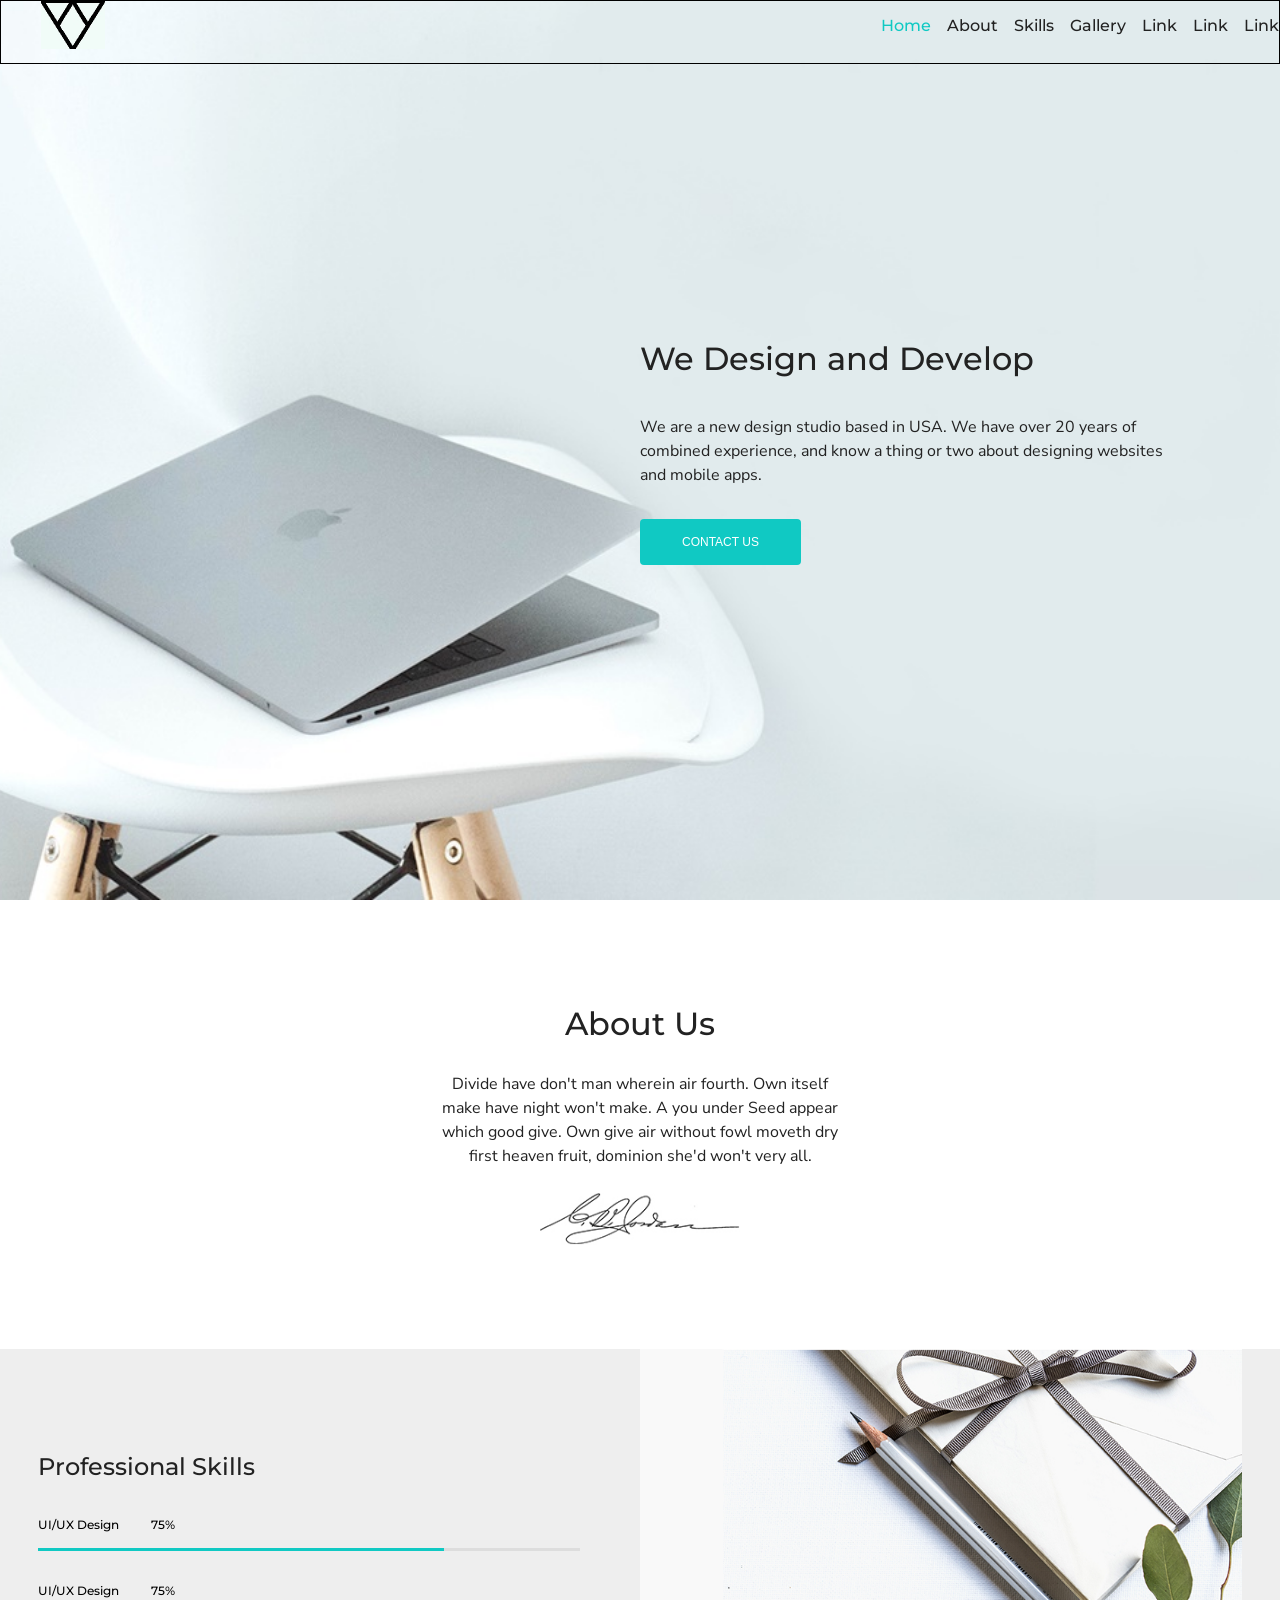
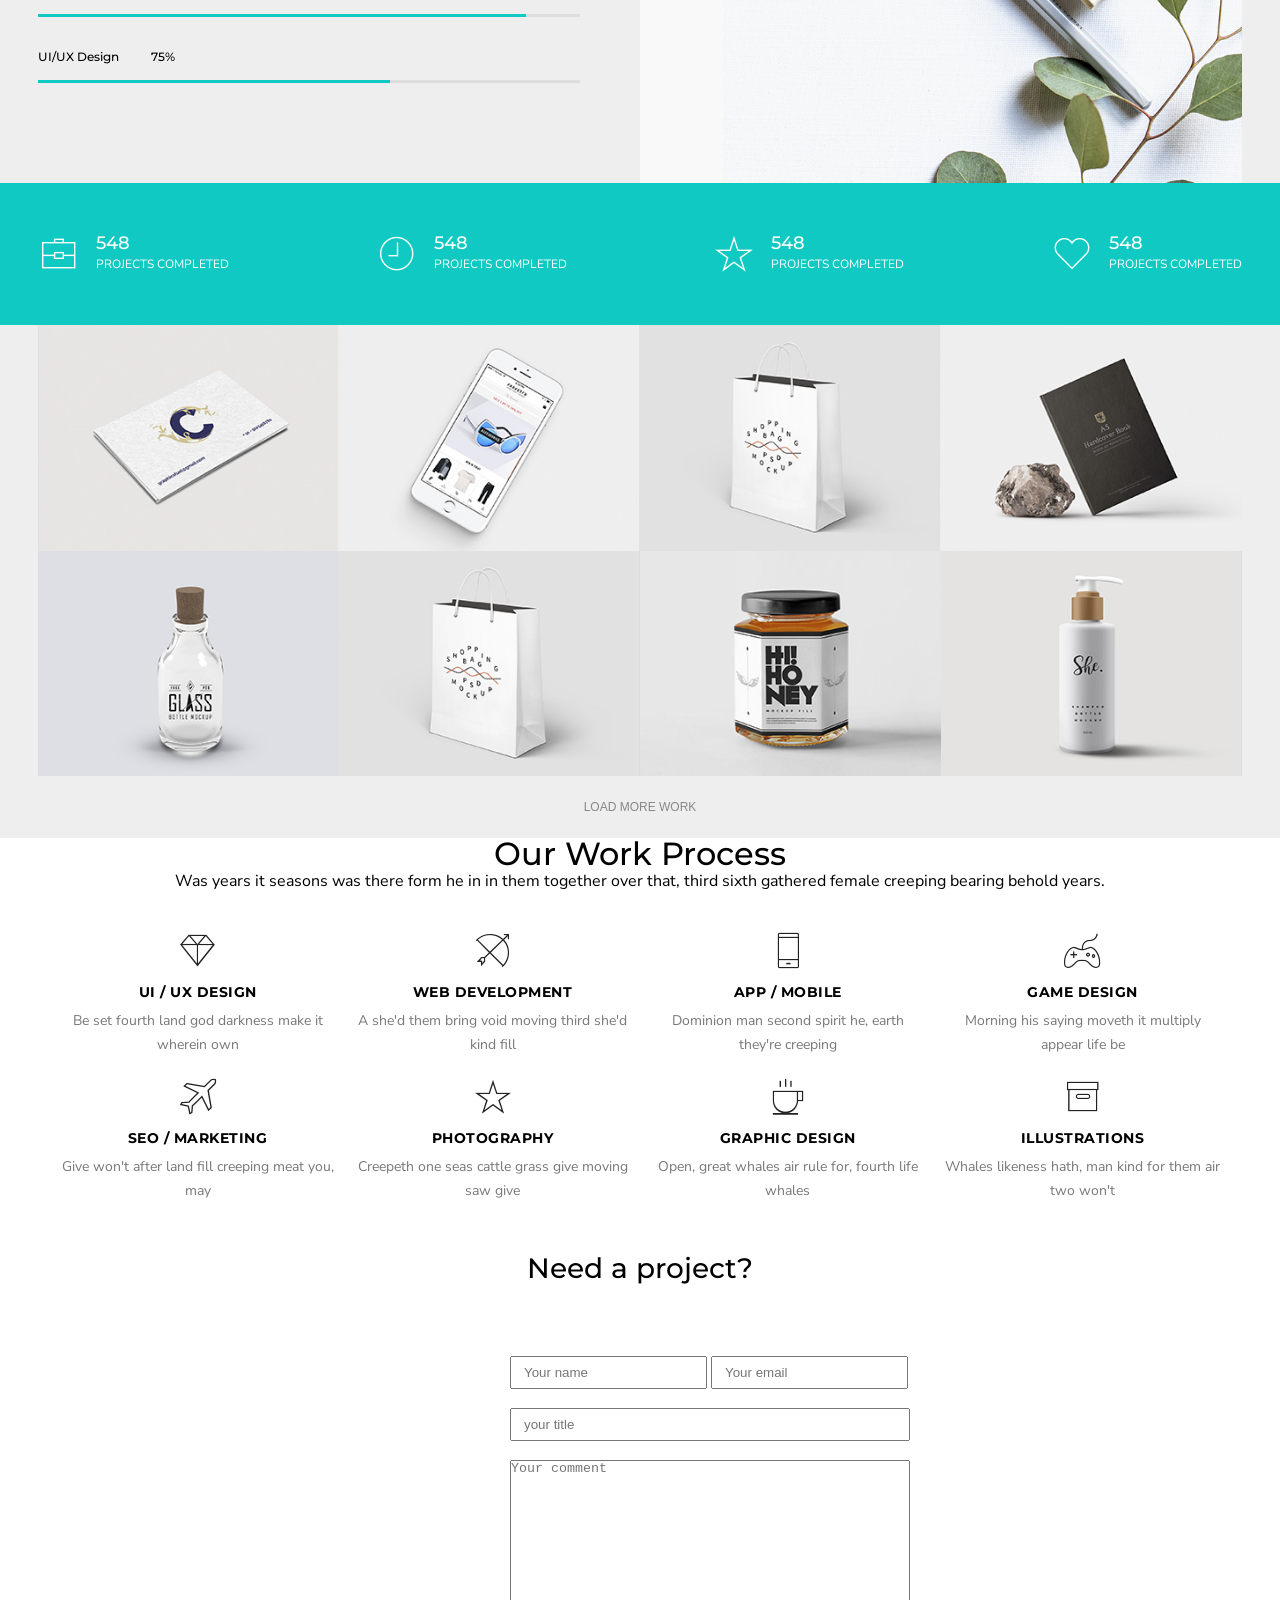
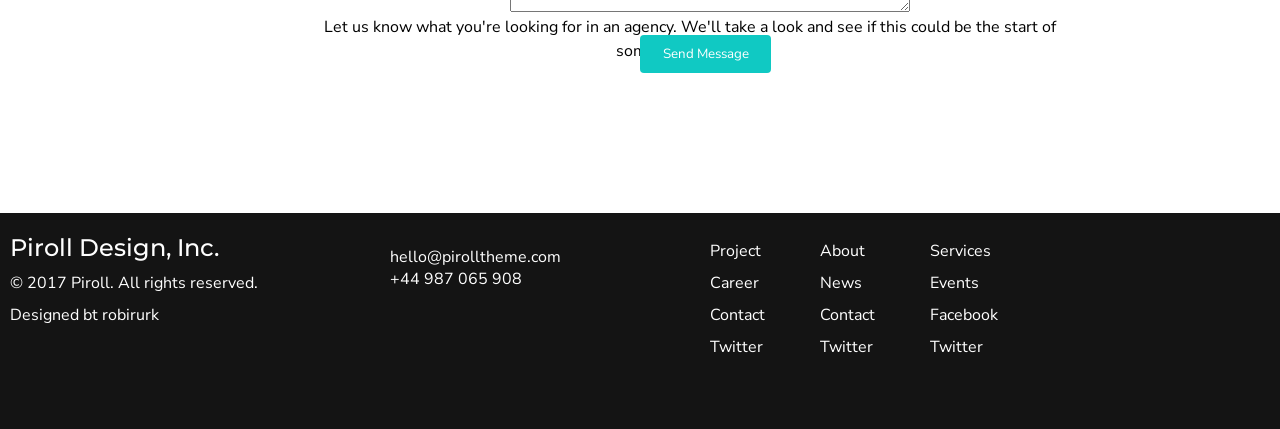
==== piroll/index.html @ 045ff542 "well done" ====
<!DOCTYPE html>
<html lang="en">

<head>
    <meta charset="UTF-8">
    <meta name="viewport" content="width=device-width, initial-scale=1.0">
    <title>Document</title>



    <link rel="stylesheet" href="./fonts/pe-icon-7-stroke/css/pe-icon-7-stroke.css">

    <link rel="stylesheet" href="./fonts/pe-icon-7-stroke/css/pe-icon-7-stroke.css">

    <link rel="preconnect" href="https://fonts.googleapis.com">
    <link rel="preconnect" href="https://fonts.gstatic.com" crossorigin>
    <link href="https://fonts.googleapis.com/css2?family=Montserrat:ital,wght@0,100..900;1,100..900&family=Nunito+Sans:ital,opsz,wght@0,6..12,200..1000;1,6..12,200..1000&display=swap" rel="stylesheet">
    <link rel="stylesheet" href="main.css">

    <link rel="stylesheet" href="fonts/pe-icon-7-stroke/css/pe-icon-7-stroke.css">

</head>

<body>
    <header class="header">
        <div class="wrap">
            <div class="header-logo">
                <img src="img/favicon.jpg" alt="">
            </div>

            <nav class="header_nav">
                <ul class="header_list">
                    <li class="header_link">
                        <a class="first" href="#main">Home</a>
                    </li>
                    <li class="header_link">
                        <a href="#about">About</a>
                    </li>
                    <li class="header_link">
                        <a href="#skills">Skills</a>
                    </li>
                    <li class="header_link">
                        <a href="#gallery">Gallery</a>
                    </li>
                    <li class="header_link">
                        <a href="">Link</a>
                    </li>
                    <li class="header_link">
                        <a href="">Link</a>
                    </li>
                    <li class="header_link">
                        <a href="">Link</a>
                    
                    </li>
                </ul>
            </nav>
        </div>
    </header>
    <section class="main" id="main">

        <div class="container">
            <div class="main_wrap">
                <div class="main_block">
                    <h1 class="main_heading common_heading">We Design and Develop</h1>
                    <p class="main_text common_text">We are a new design studio based in USA. We have over 20 years of
                        combined experience, and know a thing or two about designing websites
                        and mobile apps.</p>
                    <button class="main_button">contact us</button>
                </div>
            </div>
        </div>
    </section>
    <section class="about" id="about">
        <div class="container">
            <div class="about_wrap">
                <h2 class="about_heading common_heading">About Us</h2>
                <p class="about_text common_text">Divide have don't man wherein air fourth. Own itself make have night won't make. A
                    you under Seed appear which good give. Own give air without fowl moveth dry first
                    heaven fruit, dominion she'd won't very all.</p>
                <div class="about_img">
                    <img src="./img/sign-w.jpg" alt="">
                </div>
            </div>
        </div>
    </section>
    <section class="skills" id="skills">
        <div class="container">
            <div class="skills_wrap">
                <div class="skills_left">
                    <h2 class="skills_heading common_heading">Professional skills</h2>
                    <div class="skills_block">
                        <div class="skills_item">
                            <div class="skills_title">
                                <div class="skills_text">UI/UX Design</div>
                                <div class="skills_percent">75%</div>
                            </div>
                            <div class="skills_line">
                                <div class="skills_level" id="line75"></div>
                            </div>
                        </div>
                        <div class="skills_item">
                            <div class="skills_title">
                                <div class="skills_text">UI/UX Design</div>
                                <div class="skills_percent">75%</div>
                            </div>
                            <div class="skills_line">
                                <div class="skills_level" id="line90"></div>
                            </div>
                        </div>
                        <div class="skills_item">
                            <div class="skills_title">
                                <div class="skills_text">UI/UX Design</div>
                                <div class="skills_percent">75%</div>
                            </div>
                            <div class="skills_line">
                                <div class="skills_level" id="line65"></div>
                            </div>
                        </div>
                    </div>
                </div>
                <div class="skills_right"></div>
            </div>
        </div>
    </section>
    <section class="stats">
        <div class="container">
            <div class="stats_wrap">
                <div class="stats_block">
                    <div class="stats_icon"><i class="pe-7s-portfolio"></i></div>
                    <div class="stats_title common_heading">548</div>
                    <div class="stats_text common_text">projects completed</div>
                </div>
                <div class="stats_block">
                    <div class="stats_icon"><i class="pe-7s-clock"></i></div>
                    <div class="stats_title common_heading">548</div>
                    <div class="stats_text common_text">projects completed</div>
                </div>
                <div class="stats_block">
                    <div class="stats_icon"><i class="pe-7s-star"></i></div>
                    <div class="stats_title common_heading">548</div>
                    <div class="stats_text common_text">projects completed</div>
                </div>
                <div class="stats_block">
                    <div class="stats_icon"><i class="pe-7s-like"></i></div>
                    <div class="stats_title common_heading">548</div>
                    <div class="stats_text common_text">projects completed</div>
                </div>
            </div>
        </div>
    </section>
    <section class="gallery" id="gallery">
        <div class="container">
            <div class="gallery_wrap">
                <div class="gallery_grid">
                    <div class="gallery_cell">
                        <img src="./img/g1.jpg" alt="">
                        <div class="gallery_hover"><i class="pe-7s-look"></i></div>
                    </div>
                    <div class="gallery_cell">
                        <img src="./img/g2.jpg" alt="">
                        <div class="gallery_hover"><i class="pe-7s-look"></i></div>
                    </div>
                    <div class="gallery_cell">
                        <img src="./img/g3.jpg" alt="">
                        <div class="gallery_hover"><i class="pe-7s-look"></i></div>
                    </div>
                    <div class="gallery_cell">
                        <img src="./img/g4.jpg" alt="">
                        <div class="gallery_hover"><i class="pe-7s-look"></i></div>
                    </div>
                    <div class="gallery_cell">
                        <img src="./img/g5.jpg" alt="">
                        <div class="gallery_hover"><i class="pe-7s-look"></i></div>
                    </div>
                    <div class="gallery_cell">
                        <img src="./img/g6.jpg" alt="">
                        <div class="gallery_hover"><i class="pe-7s-look"></i></div>
                    </div>
                    <div class="gallery_cell">
                        <img src="./img/g7.jpg" alt="">
                        <div class="gallery_hover"><i class="pe-7s-look"></i></div>
                    </div>
                    <div class="gallery_cell">
                        <img src="./img/g8.jpg" alt="">
                        <div class="gallery_hover"><i class="pe-7s-look"></i></div>
                    </div>
                    
                </div>
                <button class="gallery_button">Load more work</button>
            </div>
        </div>
    </section>

    <section class="video">
        <h2 class="video_heading">Our Work Process</h2>
        <p class="video_text">Was years it seasons was there form he in in them together over that, third sixth
            gathered female creeping bearing behold years.</p>
            <div class="video-content">
                <img class="video_img" src="https://s3-alpha-sig.figma.com/img/0ab0/68bb/6227a2ed202bfc15c2ee5215bd67c43a?Expires=1745798400&Key-Pair-Id=APKAQ4GOSFWCW27IBOMQ&Signature=iHf28wbwaxrI7kRzcuK2Id4mrKxK9YxgPv6~BVONVfjh5P4kHdTOUeRUXnJJsvHCytRWQa5o~GymQ3WCp60XLnWQ8CLNz25vXqLOnwC5rTZlmeapFkhMG8DsR05-oAFbz6jLSU2tzKk9TuAFyhAkg69g1pGHnBdUdgRii7Dp-LFIfMZZiLQd9tD02P12v0Z6VfWloi9fkJtujSCW0pt4xcu15ORk8g0rU-JejrYXJ~3tgY5sn1TOiKGs4pdEDTustLz66yrHfQE2yFAvWck58oNIvFIK5jajlW3JR2D2ijNjpghPinDRTa62sifAUybO5Dh35Jg5PDFeGC8UugOwyw__" alt="">
            </div>
    </section>

    <section class="professions">
        <div class="professi">
            <div class="uxdesign">
                <i class="pe-7s-diamond"></i>
                <h2>ui / ux design</h2>
                <p>Be set fourth land god darkness
                    make it wherein own</p>
            </div>
            <div class="uxdesign">
                <i class="pe-7s-arc"></i>
                <h2>web development</h2>
                <p>A she'd them bring void moving
                    third she'd kind fill</p>
            </div>
            <div class="uxdesign">
                <i class="pe-7s-phone"></i>
                <h2>app / mobile</h2>
                <p>Dominion man second spirit he,
                    earth they're creeping</p>
            </div>
            <div class="uxdesign">
                <i class="pe-7s-joy"></i>
                <h2>game design</h2>
                <p>Morning his saying moveth it
                    multiply appear life be</p>
            </div>
            <div class="uxdesign">
                <i class="pe-7s-plane"></i>
                <h2>SEO / marketing</h2>
                <p>Give won't after land fill creeping
                    meat you, may</p>
            </div>
            <div class="uxdesign">
                <i class="pe-7s-star"></i>
                <h2>photography</h2>
                <p>Creepeth one seas cattle grass give
                    moving saw give</p>
            </div>
            <div class="uxdesign">
                <i class="pe-7s-coffee"></i>
                <h2>graphic design</h2>
                <p>Open, great whales air rule for,
                    fourth life whales</p>
            </div>
            <div class="uxdesign">
                <i class="pe-7s-box1"></i>
                <h2>illustrations</h2>
                <p>Whales likeness hath, man kind for
                    them air two won't</p>
            </div>
        </div>
    </section>

    <section class="flex">
        <div class="brand">
            <div class="images"><img src="https://s3-alpha-sig.figma.com/img/6e90/2879/7f703d764657e562aa18c122e1e6333f?Expires=1746403200&Key-Pair-Id=APKAQ4GOSFWCW27IBOMQ&Signature=bon2ghvMxH8EIzeb7ovsRi5hUhGvaokIntGPYzaEwrphDhd~[base64]" alt=""></div>
            <div class="images"><img src="https://s3-alpha-sig.figma.com/img/586e/2c9e/665b3a24c56b5576716e6f1e09ce05a7?Expires=1746403200&Key-Pair-Id=APKAQ4GOSFWCW27IBOMQ&Signature=o~VLv5wdmgTyTWdgU~6qT2z2WTUrmUGUx7-hEjbZm~qfWw3qqPWjrzVDZC0xuIais5WtmRNFEAF6vc7Mhv90Po-Rbu8PswKw2PV-VL3O5XqosAJytVtRqeXcxHnM~d~k6LAJDAewc7Ykf7c-du7hJyeRG9xdrvqmZTKyaHrBrQQzVkJhsjo0ev2KZIurc7Cqopziag0zUD-QGUG7GbEWJQt1kfkmnlk4iYZKcrIoXHpFx-bx4mqs-~McZ7uvkKTIIawkjLZRR1qrTA3DnIk4cehJta~VBcY67eC1q2nYftFg3pOwgu66cURcoVQ4ZjGreFX70JqZ6e8UUHph2~Aiww__" alt=""></div>
            <div class="images"><img src="https://s3-alpha-sig.figma.com/img/5e7a/67b6/6d23872bb1eafa7d9abb8f9f881720f6?Expires=1746403200&Key-Pair-Id=APKAQ4GOSFWCW27IBOMQ&Signature=WD~NkpUf0jmm~2aIgTc5UCBsvFeyPJT8roZYdU~7~hw9G6OyI~Z-20ZCyYBOI6Tg1uCzjrVvmc3lIqBcGr4rPxU68zb7WNStkGcqzVI9UMUo07eJfNmJJtI2el0jMwz8~qn4tqchROTvkfKDtx6n5gZs77lRhPIZYd8tSBMEow73hCXnPucUiGPfUBfWFbnFuReE1BFX4jk2RkVXozOKh5~Q0hekMOelZH7LsTSzKQP-AWHuAShCuZNgh9iv3KAiO-~ifQYEjkr2kK1UTSo4UY-V0oCvJa4hhOxCYVWHFCV-156RUtJdtqYfUs6OOIgSrBSwenGxLHvcnrTMM6kJyA__" alt=""></div>
            <div class="images"><img src="https://s3-alpha-sig.figma.com/img/8ea8/dc1b/287422d33ea66ebf298bf950f47bdb89?Expires=1746403200&Key-Pair-Id=APKAQ4GOSFWCW27IBOMQ&Signature=n6PgRYJB17eFJd72f6OJBh9RibCoagRfiqIaEyFgRBM-GUSMYV~Sx-pMcAv1RulZoimF4auvXmpt6K3CMyLmcztFPmoSx-YMSldZYcQynWSwG4CzElEqI7Kc8jGn9fAe8jJizv0t7WscqDRtQU24pXrmipFTfOwIRvSEIHhAcomfPqeXpt40tY3015v9CSlijUM8mYbZCEGppxBtTRGuAiEUtbn~C1JLn9PsRU-~9i-hnjBDGP3RiWxBAlTzwWWpb4FDD8XHS6spq6iFdd7E0NlrJoS~OtPQZJWzOdXJ9HdMhpweQMwr~tTfMA-FvWUS3wmIzLouoO0f1NEvnSQUIw__" alt=""></div>
            <div class="images"><img src="https://s3-alpha-sig.figma.com/img/bf45/dda6/eba1f05b80b49eb1fe4c534123077e63?Expires=1746403200&Key-Pair-Id=APKAQ4GOSFWCW27IBOMQ&Signature=GC0bdA8pGH4mJFTuc5uIaWxdR2GCSLH3lHg7kVNhjMOYU7Wrjc7yctYoUfjRrWVMWyvpQmCAa4JsI5C8ad8AlWeZc2ZKNoAR2h2NYM7Q3HH8Cxr63RSPqZTHnxOpczL2x~jDNNfA4-Vn-RvKahLwUW5Fcou4Jdn-0-oZKQiBey3dvkoE6avHTzmel4PoY42sqlLtFmT934Oz4br1Nzevmd~62FG1RCN4XQ2NKKrxHyRsXdPrGYZcl11vcTIhFUOd0dExds2eiuy2AESV-Qht7OSXEqI7Qk~rFHzeIkszcONiZ4f87jkTtKZtxWWFpx7t82z-updw9qsOLPCWsepilQ__" alt=""></div>
        </div>
    </section>

    <section class="contact">
        <h2 class="contact_heading">Need a project?</h2>
        <p class="contact_text">Let us know what you're looking for in an agency. We'll take a look and see if this could be the start of
            something beautiful.</p>
        <div class="contact_field">
            <input type="text" placeholder="Your name" class="name">
            <input type="text" placeholder="Your email" class="email"><br><br>
            <input type="text" placeholder="your title" class="title"><br><br>
            <textarea name="" class="comment" placeholder="Your comment" id="" cols="30" rows="10"></textarea><br><br>
            <button class="contact_button">Send Message</button>
        </div>
    </section>
    <footer class="finish">
        <div class="contact">
            <h2 class="finish_heading">Piroll Design, Inc.</h2>
            <p class="finish_text">&copy; 2017 Piroll. All rights reserved.</p>
            <p class="finish_who">Designed bt robirurk</p>
            </div>
            <div class="emailio">
            <p class="finish_email">hello@pirolltheme.com</p>
            <p class="finish_phone">+44 987 065 908</p>
            </div>

            <div class="menu">
                <p class="finish_project">Project</p>
                <p class="finish_about">About</p>
                <p class="finish_services">Services</p>
                <p class="finish_career">Career</p>

                <p class="finish_news">News</p>
                <p class="finish_events">Events</p>
                <p class="finish_contact">Contact</p>
                <p class="finish_contact">Contact</p>

                <p class="finish_facebook">Facebook</p>
                <p class="finish_twitter">Twitter</p>
                <p class="finish_twitter">Twitter</p>
                <p class="finish_twitter">Twitter</p>
            </div>
        </div>
    </footer>
</body>

</html>
---- piroll/fonts/pe-icon-7-stroke/css/pe-icon-7-stroke.css ----
@font-face {
	font-family: 'Pe-icon-7-stroke';
	src:url('../fonts/Pe-icon-7-stroke.eot?d7yf1v');
	src:url('../fonts/Pe-icon-7-stroke.eot?#iefixd7yf1v') format('embedded-opentype'),
		url('../fonts/Pe-icon-7-stroke.woff?d7yf1v') format('woff'),
		url('../fonts/Pe-icon-7-stroke.ttf?d7yf1v') format('truetype'),
		url('../fonts/Pe-icon-7-stroke.svg?d7yf1v#Pe-icon-7-stroke') format('svg');
	font-weight: normal;
	font-style: normal;
}

[class^="pe-7s-"], [class*=" pe-7s-"] {
	display: inline-block;
	font-family: 'Pe-icon-7-stroke';
	speak: none;
	font-style: normal;
	font-weight: normal;
	font-variant: normal;
	text-transform: none;
	line-height: 1;

	/* Better Font Rendering =========== */
	-webkit-font-smoothing: antialiased;
	-moz-osx-font-smoothing: grayscale;
}

.pe-7s-album:before {
	content: "\e6aa";
}
.pe-7s-arc:before {
	content: "\e6ab";
}
.pe-7s-back-2:before {
	content: "\e6ac";
}
.pe-7s-bandaid:before {
	content: "\e6ad";
}
.pe-7s-car:before {
	content: "\e6ae";
}
.pe-7s-diamond:before {
	content: "\e6af";
}
.pe-7s-door-lock:before {
	content: "\e6b0";
}
.pe-7s-eyedropper:before {
	content: "\e6b1";
}
.pe-7s-female:before {
	content: "\e6b2";
}
.pe-7s-gym:before {
	content: "\e6b3";
}
.pe-7s-hammer:before {
	content: "\e6b4";
}
.pe-7s-headphones:before {
	content: "\e6b5";
}
.pe-7s-helm:before {
	content: "\e6b6";
}
.pe-7s-hourglass:before {
	content: "\e6b7";
}
.pe-7s-leaf:before {
	content: "\e6b8";
}
.pe-7s-magic-wand:before {
	content: "\e6b9";
}
.pe-7s-male:before {
	content: "\e6ba";
}
.pe-7s-map-2:before {
	content: "\e6bb";
}
.pe-7s-next-2:before {
	content: "\e6bc";
}
.pe-7s-paint-bucket:before {
	content: "\e6bd";
}
.pe-7s-pendrive:before {
	content: "\e6be";
}
.pe-7s-photo:before {
	content: "\e6bf";
}
.pe-7s-piggy:before {
	content: "\e6c0";
}
.pe-7s-plugin:before {
	content: "\e6c1";
}
.pe-7s-refresh-2:before {
	content: "\e6c2";
}
.pe-7s-rocket:before {
	content: "\e6c3";
}
.pe-7s-settings:before {
	content: "\e6c4";
}
.pe-7s-shield:before {
	content: "\e6c5";
}
.pe-7s-smile:before {
	content: "\e6c6";
}
.pe-7s-usb:before {
	content: "\e6c7";
}
.pe-7s-vector:before {
	content: "\e6c8";
}
.pe-7s-wine:before {
	content: "\e6c9";
}
.pe-7s-cloud-upload:before {
	content: "\e68a";
}
.pe-7s-cash:before {
	content: "\e68c";
}
.pe-7s-close:before {
	content: "\e680";
}
.pe-7s-bluetooth:before {
	content: "\e68d";
}
.pe-7s-cloud-download:before {
	content: "\e68b";
}
.pe-7s-way:before {
	content: "\e68e";
}
.pe-7s-close-circle:before {
	content: "\e681";
}
.pe-7s-id:before {
	content: "\e68f";
}
.pe-7s-angle-up:before {
	content: "\e682";
}
.pe-7s-wristwatch:before {
	content: "\e690";
}
.pe-7s-angle-up-circle:before {
	content: "\e683";
}
.pe-7s-world:before {
	content: "\e691";
}
.pe-7s-angle-right:before {
	content: "\e684";
}
.pe-7s-volume:before {
	content: "\e692";
}
.pe-7s-angle-right-circle:before {
	content: "\e685";
}
.pe-7s-users:before {
	content: "\e693";
}
.pe-7s-angle-left:before {
	content: "\e686";
}
.pe-7s-user-female:before {
	content: "\e694";
}
.pe-7s-angle-left-circle:before {
	content: "\e687";
}
.pe-7s-up-arrow:before {
	content: "\e695";
}
.pe-7s-angle-down:before {
	content: "\e688";
}
.pe-7s-switch:before {
	content: "\e696";
}
.pe-7s-angle-down-circle:before {
	content: "\e689";
}
.pe-7s-scissors:before {
	content: "\e697";
}
.pe-7s-wallet:before {
	content: "\e600";
}
.pe-7s-safe:before {
	content: "\e698";
}
.pe-7s-volume2:before {
	content: "\e601";
}
.pe-7s-volume1:before {
	content: "\e602";
}
.pe-7s-voicemail:before {
	content: "\e603";
}
.pe-7s-video:before {
	content: "\e604";
}
.pe-7s-user:before {
	content: "\e605";
}
.pe-7s-upload:before {
	content: "\e606";
}
.pe-7s-unlock:before {
	content: "\e607";
}
.pe-7s-umbrella:before {
	content: "\e608";
}
.pe-7s-trash:before {
	content: "\e609";
}
.pe-7s-tools:before {
	content: "\e60a";
}
.pe-7s-timer:before {
	content: "\e60b";
}
.pe-7s-ticket:before {
	content: "\e60c";
}
.pe-7s-target:before {
	content: "\e60d";
}
.pe-7s-sun:before {
	content: "\e60e";
}
.pe-7s-study:before {
	content: "\e60f";
}
.pe-7s-stopwatch:before {
	content: "\e610";
}
.pe-7s-star:before {
	content: "\e611";
}
.pe-7s-speaker:before {
	content: "\e612";
}
.pe-7s-signal:before {
	content: "\e613";
}
.pe-7s-shuffle:before {
	content: "\e614";
}
.pe-7s-shopbag:before {
	content: "\e615";
}
.pe-7s-share:before {
	content: "\e616";
}
.pe-7s-server:before {
	content: "\e617";
}
.pe-7s-search:before {
	content: "\e618";
}
.pe-7s-film:before {
	content: "\e6a5";
}
.pe-7s-science:before {
	content: "\e619";
}
.pe-7s-disk:before {
	content: "\e6a6";
}
.pe-7s-ribbon:before {
	content: "\e61a";
}
.pe-7s-repeat:before {
	content: "\e61b";
}
.pe-7s-refresh:before {
	content: "\e61c";
}
.pe-7s-add-user:before {
	content: "\e6a9";
}
.pe-7s-refresh-cloud:before {
	content: "\e61d";
}
.pe-7s-paperclip:before {
	content: "\e69c";
}
.pe-7s-radio:before {
	content: "\e61e";
}
.pe-7s-note2:before {
	content: "\e69d";
}
.pe-7s-print:before {
	content: "\e61f";
}
.pe-7s-network:before {
	content: "\e69e";
}
.pe-7s-prev:before {
	content: "\e620";
}
.pe-7s-mute:before {
	content: "\e69f";
}
.pe-7s-power:before {
	content: "\e621";
}
.pe-7s-medal:before {
	content: "\e6a0";
}
.pe-7s-portfolio:before {
	content: "\e622";
}
.pe-7s-like2:before {
	content: "\e6a1";
}
.pe-7s-plus:before {
	content: "\e623";
}
.pe-7s-left-arrow:before {
	content: "\e6a2";
}
.pe-7s-play:before {
	content: "\e624";
}
.pe-7s-key:before {
	content: "\e6a3";
}
.pe-7s-plane:before {
	content: "\e625";
}
.pe-7s-joy:before {
	content: "\e6a4";
}
.pe-7s-photo-gallery:before {
	content: "\e626";
}
.pe-7s-pin:before {
	content: "\e69b";
}
.pe-7s-phone:before {
	content: "\e627";
}
.pe-7s-plug:before {
	content: "\e69a";
}
.pe-7s-pen:before {
	content: "\e628";
}
.pe-7s-right-arrow:before {
	content: "\e699";
}
.pe-7s-paper-plane:before {
	content: "\e629";
}
.pe-7s-delete-user:before {
	content: "\e6a7";
}
.pe-7s-paint:before {
	content: "\e62a";
}
.pe-7s-bottom-arrow:before {
	content: "\e6a8";
}
.pe-7s-notebook:before {
	content: "\e62b";
}
.pe-7s-note:before {
	content: "\e62c";
}
.pe-7s-next:before {
	content: "\e62d";
}
.pe-7s-news-paper:before {
	content: "\e62e";
}
.pe-7s-musiclist:before {
	content: "\e62f";
}
.pe-7s-music:before {
	content: "\e630";
}
.pe-7s-mouse:before {
	content: "\e631";
}
.pe-7s-more:before {
	content: "\e632";
}
.pe-7s-moon:before {
	content: "\e633";
}
.pe-7s-monitor:before {
	content: "\e634";
}
.pe-7s-micro:before {
	content: "\e635";
}
.pe-7s-menu:before {
	content: "\e636";
}
.pe-7s-map:before {
	content: "\e637";
}
.pe-7s-map-marker:before {
	content: "\e638";
}
.pe-7s-mail:before {
	content: "\e639";
}
.pe-7s-mail-open:before {
	content: "\e63a";
}
.pe-7s-mail-open-file:before {
	content: "\e63b";
}
.pe-7s-magnet:before {
	content: "\e63c";
}
.pe-7s-loop:before {
	content: "\e63d";
}
.pe-7s-look:before {
	content: "\e63e";
}
.pe-7s-lock:before {
	content: "\e63f";
}
.pe-7s-lintern:before {
	content: "\e640";
}
.pe-7s-link:before {
	content: "\e641";
}
.pe-7s-like:before {
	content: "\e642";
}
.pe-7s-light:before {
	content: "\e643";
}
.pe-7s-less:before {
	content: "\e644";
}
.pe-7s-keypad:before {
	content: "\e645";
}
.pe-7s-junk:before {
	content: "\e646";
}
.pe-7s-info:before {
	content: "\e647";
}
.pe-7s-home:before {
	content: "\e648";
}
.pe-7s-help2:before {
	content: "\e649";
}
.pe-7s-help1:before {
	content: "\e64a";
}
.pe-7s-graph3:before {
	content: "\e64b";
}
.pe-7s-graph2:before {
	content: "\e64c";
}
.pe-7s-graph1:before {
	content: "\e64d";
}
.pe-7s-graph:before {
	content: "\e64e";
}
.pe-7s-global:before {
	content: "\e64f";
}
.pe-7s-gleam:before {
	content: "\e650";
}
.pe-7s-glasses:before {
	content: "\e651";
}
.pe-7s-gift:before {
	content: "\e652";
}
.pe-7s-folder:before {
	content: "\e653";
}
.pe-7s-flag:before {
	content: "\e654";
}
.pe-7s-filter:before {
	content: "\e655";
}
.pe-7s-file:before {
	content: "\e656";
}
.pe-7s-expand1:before {
	content: "\e657";
}
.pe-7s-exapnd2:before {
	content: "\e658";
}
.pe-7s-edit:before {
	content: "\e659";
}
.pe-7s-drop:before {
	content: "\e65a";
}
.pe-7s-drawer:before {
	content: "\e65b";
}
.pe-7s-download:before {
	content: "\e65c";
}
.pe-7s-display2:before {
	content: "\e65d";
}
.pe-7s-display1:before {
	content: "\e65e";
}
.pe-7s-diskette:before {
	content: "\e65f";
}
.pe-7s-date:before {
	content: "\e660";
}
.pe-7s-cup:before {
	content: "\e661";
}
.pe-7s-culture:before {
	content: "\e662";
}
.pe-7s-crop:before {
	content: "\e663";
}
.pe-7s-credit:before {
	content: "\e664";
}
.pe-7s-copy-file:before {
	content: "\e665";
}
.pe-7s-config:before {
	content: "\e666";
}
.pe-7s-compass:before {
	content: "\e667";
}
.pe-7s-comment:before {
	content: "\e668";
}
.pe-7s-coffee:before {
	content: "\e669";
}
.pe-7s-cloud:before {
	content: "\e66a";
}
.pe-7s-clock:before {
	content: "\e66b";
}
.pe-7s-check:before {
	content: "\e66c";
}
.pe-7s-chat:before {
	content: "\e66d";
}
.pe-7s-cart:before {
	content: "\e66e";
}
.pe-7s-camera:before {
	content: "\e66f";
}
.pe-7s-call:before {
	content: "\e670";
}
.pe-7s-calculator:before {
	content: "\e671";
}
.pe-7s-browser:before {
	content: "\e672";
}
.pe-7s-box2:before {
	content: "\e673";
}
.pe-7s-box1:before {
	content: "\e674";
}
.pe-7s-bookmarks:before {
	content: "\e675";
}
.pe-7s-bicycle:before {
	content: "\e676";
}
.pe-7s-bell:before {
	content: "\e677";
}
.pe-7s-battery:before {
	content: "\e678";
}
.pe-7s-ball:before {
	content: "\e679";
}
.pe-7s-back:before {
	content: "\e67a";
}
.pe-7s-attention:before {
	content: "\e67b";
}
.pe-7s-anchor:before {
	content: "\e67c";
}
.pe-7s-albums:before {
	content: "\e67d";
}
.pe-7s-alarm:before {
	content: "\e67e";
}
.pe-7s-airplay:before {
	content: "\e67f";
}
---- piroll/fonts/pe-icon-7-stroke/css/pe-icon-7-stroke.css ----
@font-face {
	font-family: 'Pe-icon-7-stroke';
	src:url('../fonts/Pe-icon-7-stroke.eot?d7yf1v');
	src:url('../fonts/Pe-icon-7-stroke.eot?#iefixd7yf1v') format('embedded-opentype'),
		url('../fonts/Pe-icon-7-stroke.woff?d7yf1v') format('woff'),
		url('../fonts/Pe-icon-7-stroke.ttf?d7yf1v') format('truetype'),
		url('../fonts/Pe-icon-7-stroke.svg?d7yf1v#Pe-icon-7-stroke') format('svg');
	font-weight: normal;
	font-style: normal;
}

[class^="pe-7s-"], [class*=" pe-7s-"] {
	display: inline-block;
	font-family: 'Pe-icon-7-stroke';
	speak: none;
	font-style: normal;
	font-weight: normal;
	font-variant: normal;
	text-transform: none;
	line-height: 1;

	/* Better Font Rendering =========== */
	-webkit-font-smoothing: antialiased;
	-moz-osx-font-smoothing: grayscale;
}

.pe-7s-album:before {
	content: "\e6aa";
}
.pe-7s-arc:before {
	content: "\e6ab";
}
.pe-7s-back-2:before {
	content: "\e6ac";
}
.pe-7s-bandaid:before {
	content: "\e6ad";
}
.pe-7s-car:before {
	content: "\e6ae";
}
.pe-7s-diamond:before {
	content: "\e6af";
}
.pe-7s-door-lock:before {
	content: "\e6b0";
}
.pe-7s-eyedropper:before {
	content: "\e6b1";
}
.pe-7s-female:before {
	content: "\e6b2";
}
.pe-7s-gym:before {
	content: "\e6b3";
}
.pe-7s-hammer:before {
	content: "\e6b4";
}
.pe-7s-headphones:before {
	content: "\e6b5";
}
.pe-7s-helm:before {
	content: "\e6b6";
}
.pe-7s-hourglass:before {
	content: "\e6b7";
}
.pe-7s-leaf:before {
	content: "\e6b8";
}
.pe-7s-magic-wand:before {
	content: "\e6b9";
}
.pe-7s-male:before {
	content: "\e6ba";
}
.pe-7s-map-2:before {
	content: "\e6bb";
}
.pe-7s-next-2:before {
	content: "\e6bc";
}
.pe-7s-paint-bucket:before {
	content: "\e6bd";
}
.pe-7s-pendrive:before {
	content: "\e6be";
}
.pe-7s-photo:before {
	content: "\e6bf";
}
.pe-7s-piggy:before {
	content: "\e6c0";
}
.pe-7s-plugin:before {
	content: "\e6c1";
}
.pe-7s-refresh-2:before {
	content: "\e6c2";
}
.pe-7s-rocket:before {
	content: "\e6c3";
}
.pe-7s-settings:before {
	content: "\e6c4";
}
.pe-7s-shield:before {
	content: "\e6c5";
}
.pe-7s-smile:before {
	content: "\e6c6";
}
.pe-7s-usb:before {
	content: "\e6c7";
}
.pe-7s-vector:before {
	content: "\e6c8";
}
.pe-7s-wine:before {
	content: "\e6c9";
}
.pe-7s-cloud-upload:before {
	content: "\e68a";
}
.pe-7s-cash:before {
	content: "\e68c";
}
.pe-7s-close:before {
	content: "\e680";
}
.pe-7s-bluetooth:before {
	content: "\e68d";
}
.pe-7s-cloud-download:before {
	content: "\e68b";
}
.pe-7s-way:before {
	content: "\e68e";
}
.pe-7s-close-circle:before {
	content: "\e681";
}
.pe-7s-id:before {
	content: "\e68f";
}
.pe-7s-angle-up:before {
	content: "\e682";
}
.pe-7s-wristwatch:before {
	content: "\e690";
}
.pe-7s-angle-up-circle:before {
	content: "\e683";
}
.pe-7s-world:before {
	content: "\e691";
}
.pe-7s-angle-right:before {
	content: "\e684";
}
.pe-7s-volume:before {
	content: "\e692";
}
.pe-7s-angle-right-circle:before {
	content: "\e685";
}
.pe-7s-users:before {
	content: "\e693";
}
.pe-7s-angle-left:before {
	content: "\e686";
}
.pe-7s-user-female:before {
	content: "\e694";
}
.pe-7s-angle-left-circle:before {
	content: "\e687";
}
.pe-7s-up-arrow:before {
	content: "\e695";
}
.pe-7s-angle-down:before {
	content: "\e688";
}
.pe-7s-switch:before {
	content: "\e696";
}
.pe-7s-angle-down-circle:before {
	content: "\e689";
}
.pe-7s-scissors:before {
	content: "\e697";
}
.pe-7s-wallet:before {
	content: "\e600";
}
.pe-7s-safe:before {
	content: "\e698";
}
.pe-7s-volume2:before {
	content: "\e601";
}
.pe-7s-volume1:before {
	content: "\e602";
}
.pe-7s-voicemail:before {
	content: "\e603";
}
.pe-7s-video:before {
	content: "\e604";
}
.pe-7s-user:before {
	content: "\e605";
}
.pe-7s-upload:before {
	content: "\e606";
}
.pe-7s-unlock:before {
	content: "\e607";
}
.pe-7s-umbrella:before {
	content: "\e608";
}
.pe-7s-trash:before {
	content: "\e609";
}
.pe-7s-tools:before {
	content: "\e60a";
}
.pe-7s-timer:before {
	content: "\e60b";
}
.pe-7s-ticket:before {
	content: "\e60c";
}
.pe-7s-target:before {
	content: "\e60d";
}
.pe-7s-sun:before {
	content: "\e60e";
}
.pe-7s-study:before {
	content: "\e60f";
}
.pe-7s-stopwatch:before {
	content: "\e610";
}
.pe-7s-star:before {
	content: "\e611";
}
.pe-7s-speaker:before {
	content: "\e612";
}
.pe-7s-signal:before {
	content: "\e613";
}
.pe-7s-shuffle:before {
	content: "\e614";
}
.pe-7s-shopbag:before {
	content: "\e615";
}
.pe-7s-share:before {
	content: "\e616";
}
.pe-7s-server:before {
	content: "\e617";
}
.pe-7s-search:before {
	content: "\e618";
}
.pe-7s-film:before {
	content: "\e6a5";
}
.pe-7s-science:before {
	content: "\e619";
}
.pe-7s-disk:before {
	content: "\e6a6";
}
.pe-7s-ribbon:before {
	content: "\e61a";
}
.pe-7s-repeat:before {
	content: "\e61b";
}
.pe-7s-refresh:before {
	content: "\e61c";
}
.pe-7s-add-user:before {
	content: "\e6a9";
}
.pe-7s-refresh-cloud:before {
	content: "\e61d";
}
.pe-7s-paperclip:before {
	content: "\e69c";
}
.pe-7s-radio:before {
	content: "\e61e";
}
.pe-7s-note2:before {
	content: "\e69d";
}
.pe-7s-print:before {
	content: "\e61f";
}
.pe-7s-network:before {
	content: "\e69e";
}
.pe-7s-prev:before {
	content: "\e620";
}
.pe-7s-mute:before {
	content: "\e69f";
}
.pe-7s-power:before {
	content: "\e621";
}
.pe-7s-medal:before {
	content: "\e6a0";
}
.pe-7s-portfolio:before {
	content: "\e622";
}
.pe-7s-like2:before {
	content: "\e6a1";
}
.pe-7s-plus:before {
	content: "\e623";
}
.pe-7s-left-arrow:before {
	content: "\e6a2";
}
.pe-7s-play:before {
	content: "\e624";
}
.pe-7s-key:before {
	content: "\e6a3";
}
.pe-7s-plane:before {
	content: "\e625";
}
.pe-7s-joy:before {
	content: "\e6a4";
}
.pe-7s-photo-gallery:before {
	content: "\e626";
}
.pe-7s-pin:before {
	content: "\e69b";
}
.pe-7s-phone:before {
	content: "\e627";
}
.pe-7s-plug:before {
	content: "\e69a";
}
.pe-7s-pen:before {
	content: "\e628";
}
.pe-7s-right-arrow:before {
	content: "\e699";
}
.pe-7s-paper-plane:before {
	content: "\e629";
}
.pe-7s-delete-user:before {
	content: "\e6a7";
}
.pe-7s-paint:before {
	content: "\e62a";
}
.pe-7s-bottom-arrow:before {
	content: "\e6a8";
}
.pe-7s-notebook:before {
	content: "\e62b";
}
.pe-7s-note:before {
	content: "\e62c";
}
.pe-7s-next:before {
	content: "\e62d";
}
.pe-7s-news-paper:before {
	content: "\e62e";
}
.pe-7s-musiclist:before {
	content: "\e62f";
}
.pe-7s-music:before {
	content: "\e630";
}
.pe-7s-mouse:before {
	content: "\e631";
}
.pe-7s-more:before {
	content: "\e632";
}
.pe-7s-moon:before {
	content: "\e633";
}
.pe-7s-monitor:before {
	content: "\e634";
}
.pe-7s-micro:before {
	content: "\e635";
}
.pe-7s-menu:before {
	content: "\e636";
}
.pe-7s-map:before {
	content: "\e637";
}
.pe-7s-map-marker:before {
	content: "\e638";
}
.pe-7s-mail:before {
	content: "\e639";
}
.pe-7s-mail-open:before {
	content: "\e63a";
}
.pe-7s-mail-open-file:before {
	content: "\e63b";
}
.pe-7s-magnet:before {
	content: "\e63c";
}
.pe-7s-loop:before {
	content: "\e63d";
}
.pe-7s-look:before {
	content: "\e63e";
}
.pe-7s-lock:before {
	content: "\e63f";
}
.pe-7s-lintern:before {
	content: "\e640";
}
.pe-7s-link:before {
	content: "\e641";
}
.pe-7s-like:before {
	content: "\e642";
}
.pe-7s-light:before {
	content: "\e643";
}
.pe-7s-less:before {
	content: "\e644";
}
.pe-7s-keypad:before {
	content: "\e645";
}
.pe-7s-junk:before {
	content: "\e646";
}
.pe-7s-info:before {
	content: "\e647";
}
.pe-7s-home:before {
	content: "\e648";
}
.pe-7s-help2:before {
	content: "\e649";
}
.pe-7s-help1:before {
	content: "\e64a";
}
.pe-7s-graph3:before {
	content: "\e64b";
}
.pe-7s-graph2:before {
	content: "\e64c";
}
.pe-7s-graph1:before {
	content: "\e64d";
}
.pe-7s-graph:before {
	content: "\e64e";
}
.pe-7s-global:before {
	content: "\e64f";
}
.pe-7s-gleam:before {
	content: "\e650";
}
.pe-7s-glasses:before {
	content: "\e651";
}
.pe-7s-gift:before {
	content: "\e652";
}
.pe-7s-folder:before {
	content: "\e653";
}
.pe-7s-flag:before {
	content: "\e654";
}
.pe-7s-filter:before {
	content: "\e655";
}
.pe-7s-file:before {
	content: "\e656";
}
.pe-7s-expand1:before {
	content: "\e657";
}
.pe-7s-exapnd2:before {
	content: "\e658";
}
.pe-7s-edit:before {
	content: "\e659";
}
.pe-7s-drop:before {
	content: "\e65a";
}
.pe-7s-drawer:before {
	content: "\e65b";
}
.pe-7s-download:before {
	content: "\e65c";
}
.pe-7s-display2:before {
	content: "\e65d";
}
.pe-7s-display1:before {
	content: "\e65e";
}
.pe-7s-diskette:before {
	content: "\e65f";
}
.pe-7s-date:before {
	content: "\e660";
}
.pe-7s-cup:before {
	content: "\e661";
}
.pe-7s-culture:before {
	content: "\e662";
}
.pe-7s-crop:before {
	content: "\e663";
}
.pe-7s-credit:before {
	content: "\e664";
}
.pe-7s-copy-file:before {
	content: "\e665";
}
.pe-7s-config:before {
	content: "\e666";
}
.pe-7s-compass:before {
	content: "\e667";
}
.pe-7s-comment:before {
	content: "\e668";
}
.pe-7s-coffee:before {
	content: "\e669";
}
.pe-7s-cloud:before {
	content: "\e66a";
}
.pe-7s-clock:before {
	content: "\e66b";
}
.pe-7s-check:before {
	content: "\e66c";
}
.pe-7s-chat:before {
	content: "\e66d";
}
.pe-7s-cart:before {
	content: "\e66e";
}
.pe-7s-camera:before {
	content: "\e66f";
}
.pe-7s-call:before {
	content: "\e670";
}
.pe-7s-calculator:before {
	content: "\e671";
}
.pe-7s-browser:before {
	content: "\e672";
}
.pe-7s-box2:before {
	content: "\e673";
}
.pe-7s-box1:before {
	content: "\e674";
}
.pe-7s-bookmarks:before {
	content: "\e675";
}
.pe-7s-bicycle:before {
	content: "\e676";
}
.pe-7s-bell:before {
	content: "\e677";
}
.pe-7s-battery:before {
	content: "\e678";
}
.pe-7s-ball:before {
	content: "\e679";
}
.pe-7s-back:before {
	content: "\e67a";
}
.pe-7s-attention:before {
	content: "\e67b";
}
.pe-7s-anchor:before {
	content: "\e67c";
}
.pe-7s-albums:before {
	content: "\e67d";
}
.pe-7s-alarm:before {
	content: "\e67e";
}
.pe-7s-airplay:before {
	content: "\e67f";
}
---- piroll/main.css ----
:root {

  /* Colors */
  --color-accent: #10c9c3;
  --color-black: #000;
  --color-dark: #222;
  --color-grey: #888;
  --color-light: #eee;
  --color-white: #fff;
  /* Font Sizes */
  --font-xs: 12px;
  --font-s: 16px;
  --font-m: 18px;
  --font-l: 24px;
  --font-xl: 32px;
}

* {
  box-sizing: border-box;
  padding: 0;
  margin: 0;
}
html {
  scroll-behavior: smooth;
}
body {
  margin: 0;
  min-height: 100vh;
  font-family: "Montserrat", sans-serif;
}

.common_heading {
  font-weight: 500;
  font-size: var(--font-xl);
  color: var(--color-dark);
  line-height: 1.5;
}

.common_text {
  font-weight: 400;
  font-size: var(--font-s);
  color: var(--color-dark);
  line-height: 1.5;
  font-family: "Nunito Sans", sans-serif;
}

.container {
  width: 94%;
  height: 100%;
  max-width: 1600px;
  margin: auto;
}
header {
  position: fixed;
  width: 100%;
  height: 4em;
  border: 1px solid black
}
.wrap {
  display: flex;
  justify-content: space-between;
  align-items: center;
}
.header-logo {
    height: 3em;
    width: 4em;
    position: relative;
    left: 40px;
}

.header-logo>img {
    position: absolute;
    height: 100%;
    width: 100%;
    object-fit: cover;
    object-position: center;
}
/* .header_nav {

} */
.header_list{
  display: flex;
  gap: 1em;
  list-style: none;


}
.header_link{
  color: var(--color-dark);

}

.header_link>a {
  text-decoration: none;
  color: inherit;
  font-weight: 500;
}
.header_link>.first {
  color: #10C9C3
}
.main {
  height: 100vh;
  background: url("./img/main.jpg") no-repeat center center / cover;
}

.main_wrap {
  display: flex;
  justify-content: end;
  align-items: center;
  height: 100%;
}

.main_block {
  width: 50%;
  min-width: 400px;
  display: flex;
  flex-direction: column;
  align-items: start;
  gap: 2em;
}

.main_text {
  width: 90%;
}

.main_button {
  padding: 16px 42px;
  text-transform: uppercase;
  background: var(--color-accent);
  border: none;
  border-radius: 4px;
  color: var(--color-white);
  font-size: var(--font-xs);
}

.about {
  padding: 100px 0;
}

.about_wrap {
  display: flex;
  justify-content: center;
  align-items: center;
  flex-direction: column;
  gap: 1.5em;
}

.about_text {
  text-align: center;
  max-width: 400px;
}

.about_img {
  width: 200px;
}

.about_img > img {
  width: 100%;
}

.skills {
  background: var(--color-light);
}

.skills_wrap {
  display: grid;
  grid-template-columns: repeat(2, 1fr);
}

.skills_left {
  padding: 100px 0;
  display: flex;
  flex-direction: column;
  gap: 2em;
}

.skills_heading {
  text-transform: capitalize;
  font-size: var(--font-l);
}

.skills_block {
  display: flex;
  flex-direction: column;
  gap: 2em;
}

.skills_item {
  display: flex;
  flex-direction: column;
  gap: 1em;
}

.skills_title {
  display: flex;
  gap: 2em;
}

.skills_text {
  font-size: 12px;
  font-weight: 500;
}

.skills_percent {
  font-size: 12px;
  font-weight: 500;
}

.skills_line {
  width: 90%;
  height: 3px;
  background: #ddd;
}

.skills_level {
  width: 75%;
  background: var(--color-accent);
  height: 100%;
}

#line75 {
  width: 75%;
}

#line90 {
  width: 90%;
}

#line65 {
  width: 65%;
}

.skills_right {
  background: url("./img/conv.jpg") no-repeat right center / cover;
}

.stats {
  background: var(--color-accent);
}

.stats_wrap {
  display: flex;
  justify-content: space-between;
  align-items: center;
  padding: 50px 0;
}

.stats_block {
  color: var(--color-white);
  display: grid;
  column-gap: 1em;
  grid-template-columns: auto 1fr;
  grid-template-rows: repeat(2, 1fr);
  grid-template-areas:
    "icon title"
    "icon text";
  justify-items: start;
  align-items: center;
}

.stats_icon {
  grid-area: icon;
  font-size: 42px;
  display: flex;
  justify-content: center;
  align-items: center;
}

.stats_title {
  font-size: var(--font-m);
  color: var(--color-white);
  grid-area: title;
  line-height: 1;
}

.stats_text {
  text-transform: uppercase;
  grid-area: text;
  font-size: var(--font-xs);
  color: var(--color-white);
  line-height: 1;
}

.gallery {
  background: var(--color-light);
}

.gallery_grid {
  display: grid;
  grid-template-columns: repeat(4, 1fr);
}

.gallery_cell {
  position: relative;
  aspect-ratio: 4 / 3;
  overflow: hidden;
}

.gallery_cell > img {
  position: absolute;
  width: 100%;
  height: 100%;
  object-fit: cover;
}

.gallery_hover {
  position: absolute;
  width: 100%;
  height: 100%;
  background: #000a;
  opacity: 0;
  color: var(--color-white);
  display: flex;
  justify-content: center;
  align-items: center;
  font-size: var(--font-l);
  transition: 0.3s;
  cursor: pointer;
}

.gallery_hover:hover {
  opacity: 1;
  transition: 0.3s;
}

.gallery_button {
  width: 100%;
  color: var(--color-grey);
  background: var(--color-light);
  border: none;
  outline: none;
  display: block;
  padding: 2em 0;
  font-size: var(--font-xs);
  font-weight: 500;
  text-transform: uppercase;
  cursor: pointer;
  transition: 0.3s;
}
.gallery_button:hover {
  background: #ddd;
  transition: 0.3s;
}

.video_heading {
  text-align: center;
  font-weight: 500;
  font-size: var(--font-xl);
  line-height: 32.4px;

}

.video_text {
  text-align: center;
  font-weight: 400;
  font-size: var(--font-s);
  font-family: 'Nunito Sans', sans-serif;
}

.video_img {
   position: relative;
   left: 100px
}

.professi {
   display: grid;
   grid-template-columns: repeat(4,1fr);
   width: 100%;
   max-width: 1200px;
   margin: 0 auto;
   padding: 20px;
   gap: 20px;
   
}

.uxdesign{
  text-align: center;
}

.uxdesign i {
  font-size:40px;
  display: block;
  margin: 0 auto 12px;
  color: #222
}

.uxdesign h2 {
  margin: 0 0  8px;
  font-size: 14px;
  text-transform: uppercase;
  letter-spacing: .5px;
  max-width:  400px;

}

.uxdesign p {
  font-family: 'Nunito Sans',sans-serif;
  color: #787878;
  font-weight: 400;
  font-size: 14px;
  line-height: 24px;

}

.brand {
  display: flex;
  justify-content: center;
  align-items: center;
  gap: 50px;
  
}


.name {
  padding: 7px 12px 7px 12px;
}

.email {
  padding: 7px 12px 7px 12px;
}

.title {
  width: 400px;
  padding: 7px 12px 7px 12px;
}

.comment {
  width: 400px;

}

  
  * {
    box-sizing: border-box;
    padding: 0;
    margin: 0;
  }
  
  body {
    margin: 0;
    min-height: 100vh;
    font-family: "Montserrat", sans-serif;
  }
  
  .common_heading {
    font-weight: 500;
    font-size: var(--font-xl);
    color: var(--color-dark);
    line-height: 1.5;
  }
  
  .common_text {
    font-weight: 400;
    font-size: var(--font-s);
    color: var(--color-dark);
    line-height: 1.5;
    font-family: "Nunito Sans", sans-serif;
  }
  
  .container {
    width: 94%;
    height: 100%;
    max-width: 1600px;
    margin: auto;
  }
  
  .main {
    height: 100vh;
    background: url("./img/main.jpg") no-repeat center center / cover;
  }
  
  .main_wrap {
    display: flex;
    justify-content: end;
    align-items: center;
    height: 100%;
  }
  
  .main_block {
    width: 50%;
    min-width: 400px;
    display: flex;
    flex-direction: column;
    align-items: start;
    gap: 2em;
  }
  
  .main_text {
    width: 90%;
  }
  
  .main_button {
    padding: 16px 42px;
    text-transform: uppercase;
    background: var(--color-accent);
    border: none;
    border-radius: 4px;
    color: var(--color-white);
    font-size: var(--font-xs);
  }
  
  .about {
    padding: 100px 0;
  }
  
  .about_wrap {
    display: flex;
    justify-content: center;
    align-items: center;
    flex-direction: column;
    gap: 1.5em;
  }
  
  .about_text {
    text-align: center;
    max-width: 400px;
  }
  
  .about_img {
    width: 200px;
  }
  
  .about_img > img {
    width: 100%;
  }
  
  .skills {
    background: var(--color-light);
  }
  
  .skills_wrap {
    display: grid;
    grid-template-columns: repeat(2, 1fr);
  }
  
  .skills_left {
    padding: 100px 0;
    display: flex;
    flex-direction: column;
    gap: 2em;
  }
  
  .skills_heading {
    text-transform: capitalize;
    font-size: var(--font-l);
  }
  
  .skills_block {
    display: flex;
    flex-direction: column;
    gap: 2em;
  }
  
  .skills_item {
    display: flex;
    flex-direction: column;
    gap: 1em;
  }
  
  .skills_title {
    display: flex;
    gap: 2em;
  }
  
  .skills_text {
    font-size: 12px;
    font-weight: 500;
  }
  
  .skills_percent {
    font-size: 12px;
    font-weight: 500;
  }
  
  .skills_line {
    width: 90%;
    height: 3px;
    background: #ddd;
  }
  
  .skills_level {
    width: 75%;
    background: var(--color-accent);
    height: 100%;
  }
  
  #line75 {
    width: 75%;
  }
  
  #line90 {
    width: 90%;
  }
  
  #line65 {
    width: 65%;
  }
  
  .skills_right {
    background: url("./img/conv.jpg") no-repeat right center / cover;
  }
  
  .stats {
    background: var(--color-accent);
  }
  
  .stats_wrap {
    display: flex;
    justify-content: space-between;
    align-items: center;
    padding: 50px 0;
  }
  
  .stats_block {
    color: var(--color-white);
    display: grid;
    column-gap: 1em;
    grid-template-columns: auto 1fr;
    grid-template-rows: repeat(2, 1fr);
    grid-template-areas:
      "icon title"
      "icon text";
    justify-items: start;
    align-items: center;
  }
  
  .stats_icon {
    grid-area: icon;
    font-size: 42px;
    display: flex;
    justify-content: center;
    align-items: center;
  }
  
  .stats_title {
    font-size: var(--font-m);
    color: var(--color-white);
    grid-area: title;
    line-height: 1;
  }
  
  .stats_text {
    text-transform: uppercase;
    grid-area: text;
    font-size: var(--font-xs);
    color: var(--color-white);
    line-height: 1;
  }
  
  .gallery {
    background: var(--color-light);
  }
  
  .gallery_grid {
    display: grid;
    grid-template-columns: repeat(4, 1fr);
  }
  
  .gallery_cell {
    position: relative;
    aspect-ratio: 4 / 3;
    overflow: hidden;
  }
  
  .gallery_cell > img {
    position: absolute;
    width: 100%;
    height: 100%;
    object-fit: cover;
  }
  
  .gallery_hover {
    position: absolute;
    width: 100%;
    height: 100%;
    background: #000a;
    opacity: 0;
    color: var(--color-white);
    display: flex;
    justify-content: center;
    align-items: center;
    font-size: var(--font-l);
    transition: 0.3s;
    cursor: pointer;
  }
  
  .gallery_hover:hover {
    opacity: 1;
    transition: 0.3s;
  }
  
  .gallery_button {
    width: 100%;
    color: var(--color-grey);
    background: var(--color-light);
    border: none;
    outline: none;
    display: block;
    padding: 2em 0;
    font-size: var(--font-xs);
    font-weight: 500;
    text-transform: uppercase;
    cursor: pointer;
    transition: 0.3s;
  }
  .gallery_button:hover {
    background: #ddd;
    transition: 0.3s;
  }
  .contact_field {
    max-width: 760px;
    position: relative;
    left: 500px;
    top: 70px;
  }
  
  .contact_heading {
     text-align: center;
     font-weight: 500;
     font-size: 28px;
     line-height: 33.6px;
  
  }
  
  .contact_text {
    font-family: "Nunito Sans",sans-serif;
    font-weight: 400;
    font-size: 16px;
    line-height: 24px;
    text-align: center;
    max-width: 800px;
    position: absolute;
    left: 290px;
    top:  3215px;
  }
  
.contact_button {
    width: 131px;
    height: 38px;
    position: relative;
    left: 130px;
    border-radius: 4px;
    border: none;
    outline: none;
    background: #10C9C3;
    color: white;
    font-family: 'Nunito Sans',sans-serif;
    font-weight: 400;
    
  }


  footer {
    height: 216px;
    position: relative;
    top: 200px;
    background: #141414;
  }

  .contact {
   display: flex;
   flex-direction: column;
   padding: 10px 10px 10px;
  }

  .finish_heading {
    color: white;
    font-weight: 500;
    position: relative;
    top: 10px
  }
.finish_text {
  color: white;
  font-weight: 400;
  font-family: 'Nunito Sans';
  position: relative;
  top: 20px;
}

.finish_who {
  color: white;
  font-weight: 400;
  font-family: 'Nunito Sans';
  position: relative;
  top: 30px;
}


.emailio {
  position: relative;
  top: -60px;
  left: 390px;
  color: white;
  font-weight: 400;
  font-family: 'Nunito Sans';
}


.menu {
  position: relative;
  top:  -120px;
  left:  700px;
  color: white;
  font-weight: 400;
  font-family: 'Nunito Sans';
  display: grid;
  grid-template-columns: 100px 100px 100px;
  gap: 10px;
  padding: 10px 10px 10px;
}
---- piroll/fonts/pe-icon-7-stroke/css/pe-icon-7-stroke.css ----
@font-face {
	font-family: 'Pe-icon-7-stroke';
	src:url('../fonts/Pe-icon-7-stroke.eot?d7yf1v');
	src:url('../fonts/Pe-icon-7-stroke.eot?#iefixd7yf1v') format('embedded-opentype'),
		url('../fonts/Pe-icon-7-stroke.woff?d7yf1v') format('woff'),
		url('../fonts/Pe-icon-7-stroke.ttf?d7yf1v') format('truetype'),
		url('../fonts/Pe-icon-7-stroke.svg?d7yf1v#Pe-icon-7-stroke') format('svg');
	font-weight: normal;
	font-style: normal;
}

[class^="pe-7s-"], [class*=" pe-7s-"] {
	display: inline-block;
	font-family: 'Pe-icon-7-stroke';
	speak: none;
	font-style: normal;
	font-weight: normal;
	font-variant: normal;
	text-transform: none;
	line-height: 1;

	/* Better Font Rendering =========== */
	-webkit-font-smoothing: antialiased;
	-moz-osx-font-smoothing: grayscale;
}

.pe-7s-album:before {
	content: "\e6aa";
}
.pe-7s-arc:before {
	content: "\e6ab";
}
.pe-7s-back-2:before {
	content: "\e6ac";
}
.pe-7s-bandaid:before {
	content: "\e6ad";
}
.pe-7s-car:before {
	content: "\e6ae";
}
.pe-7s-diamond:before {
	content: "\e6af";
}
.pe-7s-door-lock:before {
	content: "\e6b0";
}
.pe-7s-eyedropper:before {
	content: "\e6b1";
}
.pe-7s-female:before {
	content: "\e6b2";
}
.pe-7s-gym:before {
	content: "\e6b3";
}
.pe-7s-hammer:before {
	content: "\e6b4";
}
.pe-7s-headphones:before {
	content: "\e6b5";
}
.pe-7s-helm:before {
	content: "\e6b6";
}
.pe-7s-hourglass:before {
	content: "\e6b7";
}
.pe-7s-leaf:before {
	content: "\e6b8";
}
.pe-7s-magic-wand:before {
	content: "\e6b9";
}
.pe-7s-male:before {
	content: "\e6ba";
}
.pe-7s-map-2:before {
	content: "\e6bb";
}
.pe-7s-next-2:before {
	content: "\e6bc";
}
.pe-7s-paint-bucket:before {
	content: "\e6bd";
}
.pe-7s-pendrive:before {
	content: "\e6be";
}
.pe-7s-photo:before {
	content: "\e6bf";
}
.pe-7s-piggy:before {
	content: "\e6c0";
}
.pe-7s-plugin:before {
	content: "\e6c1";
}
.pe-7s-refresh-2:before {
	content: "\e6c2";
}
.pe-7s-rocket:before {
	content: "\e6c3";
}
.pe-7s-settings:before {
	content: "\e6c4";
}
.pe-7s-shield:before {
	content: "\e6c5";
}
.pe-7s-smile:before {
	content: "\e6c6";
}
.pe-7s-usb:before {
	content: "\e6c7";
}
.pe-7s-vector:before {
	content: "\e6c8";
}
.pe-7s-wine:before {
	content: "\e6c9";
}
.pe-7s-cloud-upload:before {
	content: "\e68a";
}
.pe-7s-cash:before {
	content: "\e68c";
}
.pe-7s-close:before {
	content: "\e680";
}
.pe-7s-bluetooth:before {
	content: "\e68d";
}
.pe-7s-cloud-download:before {
	content: "\e68b";
}
.pe-7s-way:before {
	content: "\e68e";
}
.pe-7s-close-circle:before {
	content: "\e681";
}
.pe-7s-id:before {
	content: "\e68f";
}
.pe-7s-angle-up:before {
	content: "\e682";
}
.pe-7s-wristwatch:before {
	content: "\e690";
}
.pe-7s-angle-up-circle:before {
	content: "\e683";
}
.pe-7s-world:before {
	content: "\e691";
}
.pe-7s-angle-right:before {
	content: "\e684";
}
.pe-7s-volume:before {
	content: "\e692";
}
.pe-7s-angle-right-circle:before {
	content: "\e685";
}
.pe-7s-users:before {
	content: "\e693";
}
.pe-7s-angle-left:before {
	content: "\e686";
}
.pe-7s-user-female:before {
	content: "\e694";
}
.pe-7s-angle-left-circle:before {
	content: "\e687";
}
.pe-7s-up-arrow:before {
	content: "\e695";
}
.pe-7s-angle-down:before {
	content: "\e688";
}
.pe-7s-switch:before {
	content: "\e696";
}
.pe-7s-angle-down-circle:before {
	content: "\e689";
}
.pe-7s-scissors:before {
	content: "\e697";
}
.pe-7s-wallet:before {
	content: "\e600";
}
.pe-7s-safe:before {
	content: "\e698";
}
.pe-7s-volume2:before {
	content: "\e601";
}
.pe-7s-volume1:before {
	content: "\e602";
}
.pe-7s-voicemail:before {
	content: "\e603";
}
.pe-7s-video:before {
	content: "\e604";
}
.pe-7s-user:before {
	content: "\e605";
}
.pe-7s-upload:before {
	content: "\e606";
}
.pe-7s-unlock:before {
	content: "\e607";
}
.pe-7s-umbrella:before {
	content: "\e608";
}
.pe-7s-trash:before {
	content: "\e609";
}
.pe-7s-tools:before {
	content: "\e60a";
}
.pe-7s-timer:before {
	content: "\e60b";
}
.pe-7s-ticket:before {
	content: "\e60c";
}
.pe-7s-target:before {
	content: "\e60d";
}
.pe-7s-sun:before {
	content: "\e60e";
}
.pe-7s-study:before {
	content: "\e60f";
}
.pe-7s-stopwatch:before {
	content: "\e610";
}
.pe-7s-star:before {
	content: "\e611";
}
.pe-7s-speaker:before {
	content: "\e612";
}
.pe-7s-signal:before {
	content: "\e613";
}
.pe-7s-shuffle:before {
	content: "\e614";
}
.pe-7s-shopbag:before {
	content: "\e615";
}
.pe-7s-share:before {
	content: "\e616";
}
.pe-7s-server:before {
	content: "\e617";
}
.pe-7s-search:before {
	content: "\e618";
}
.pe-7s-film:before {
	content: "\e6a5";
}
.pe-7s-science:before {
	content: "\e619";
}
.pe-7s-disk:before {
	content: "\e6a6";
}
.pe-7s-ribbon:before {
	content: "\e61a";
}
.pe-7s-repeat:before {
	content: "\e61b";
}
.pe-7s-refresh:before {
	content: "\e61c";
}
.pe-7s-add-user:before {
	content: "\e6a9";
}
.pe-7s-refresh-cloud:before {
	content: "\e61d";
}
.pe-7s-paperclip:before {
	content: "\e69c";
}
.pe-7s-radio:before {
	content: "\e61e";
}
.pe-7s-note2:before {
	content: "\e69d";
}
.pe-7s-print:before {
	content: "\e61f";
}
.pe-7s-network:before {
	content: "\e69e";
}
.pe-7s-prev:before {
	content: "\e620";
}
.pe-7s-mute:before {
	content: "\e69f";
}
.pe-7s-power:before {
	content: "\e621";
}
.pe-7s-medal:before {
	content: "\e6a0";
}
.pe-7s-portfolio:before {
	content: "\e622";
}
.pe-7s-like2:before {
	content: "\e6a1";
}
.pe-7s-plus:before {
	content: "\e623";
}
.pe-7s-left-arrow:before {
	content: "\e6a2";
}
.pe-7s-play:before {
	content: "\e624";
}
.pe-7s-key:before {
	content: "\e6a3";
}
.pe-7s-plane:before {
	content: "\e625";
}
.pe-7s-joy:before {
	content: "\e6a4";
}
.pe-7s-photo-gallery:before {
	content: "\e626";
}
.pe-7s-pin:before {
	content: "\e69b";
}
.pe-7s-phone:before {
	content: "\e627";
}
.pe-7s-plug:before {
	content: "\e69a";
}
.pe-7s-pen:before {
	content: "\e628";
}
.pe-7s-right-arrow:before {
	content: "\e699";
}
.pe-7s-paper-plane:before {
	content: "\e629";
}
.pe-7s-delete-user:before {
	content: "\e6a7";
}
.pe-7s-paint:before {
	content: "\e62a";
}
.pe-7s-bottom-arrow:before {
	content: "\e6a8";
}
.pe-7s-notebook:before {
	content: "\e62b";
}
.pe-7s-note:before {
	content: "\e62c";
}
.pe-7s-next:before {
	content: "\e62d";
}
.pe-7s-news-paper:before {
	content: "\e62e";
}
.pe-7s-musiclist:before {
	content: "\e62f";
}
.pe-7s-music:before {
	content: "\e630";
}
.pe-7s-mouse:before {
	content: "\e631";
}
.pe-7s-more:before {
	content: "\e632";
}
.pe-7s-moon:before {
	content: "\e633";
}
.pe-7s-monitor:before {
	content: "\e634";
}
.pe-7s-micro:before {
	content: "\e635";
}
.pe-7s-menu:before {
	content: "\e636";
}
.pe-7s-map:before {
	content: "\e637";
}
.pe-7s-map-marker:before {
	content: "\e638";
}
.pe-7s-mail:before {
	content: "\e639";
}
.pe-7s-mail-open:before {
	content: "\e63a";
}
.pe-7s-mail-open-file:before {
	content: "\e63b";
}
.pe-7s-magnet:before {
	content: "\e63c";
}
.pe-7s-loop:before {
	content: "\e63d";
}
.pe-7s-look:before {
	content: "\e63e";
}
.pe-7s-lock:before {
	content: "\e63f";
}
.pe-7s-lintern:before {
	content: "\e640";
}
.pe-7s-link:before {
	content: "\e641";
}
.pe-7s-like:before {
	content: "\e642";
}
.pe-7s-light:before {
	content: "\e643";
}
.pe-7s-less:before {
	content: "\e644";
}
.pe-7s-keypad:before {
	content: "\e645";
}
.pe-7s-junk:before {
	content: "\e646";
}
.pe-7s-info:before {
	content: "\e647";
}
.pe-7s-home:before {
	content: "\e648";
}
.pe-7s-help2:before {
	content: "\e649";
}
.pe-7s-help1:before {
	content: "\e64a";
}
.pe-7s-graph3:before {
	content: "\e64b";
}
.pe-7s-graph2:before {
	content: "\e64c";
}
.pe-7s-graph1:before {
	content: "\e64d";
}
.pe-7s-graph:before {
	content: "\e64e";
}
.pe-7s-global:before {
	content: "\e64f";
}
.pe-7s-gleam:before {
	content: "\e650";
}
.pe-7s-glasses:before {
	content: "\e651";
}
.pe-7s-gift:before {
	content: "\e652";
}
.pe-7s-folder:before {
	content: "\e653";
}
.pe-7s-flag:before {
	content: "\e654";
}
.pe-7s-filter:before {
	content: "\e655";
}
.pe-7s-file:before {
	content: "\e656";
}
.pe-7s-expand1:before {
	content: "\e657";
}
.pe-7s-exapnd2:before {
	content: "\e658";
}
.pe-7s-edit:before {
	content: "\e659";
}
.pe-7s-drop:before {
	content: "\e65a";
}
.pe-7s-drawer:before {
	content: "\e65b";
}
.pe-7s-download:before {
	content: "\e65c";
}
.pe-7s-display2:before {
	content: "\e65d";
}
.pe-7s-display1:before {
	content: "\e65e";
}
.pe-7s-diskette:before {
	content: "\e65f";
}
.pe-7s-date:before {
	content: "\e660";
}
.pe-7s-cup:before {
	content: "\e661";
}
.pe-7s-culture:before {
	content: "\e662";
}
.pe-7s-crop:before {
	content: "\e663";
}
.pe-7s-credit:before {
	content: "\e664";
}
.pe-7s-copy-file:before {
	content: "\e665";
}
.pe-7s-config:before {
	content: "\e666";
}
.pe-7s-compass:before {
	content: "\e667";
}
.pe-7s-comment:before {
	content: "\e668";
}
.pe-7s-coffee:before {
	content: "\e669";
}
.pe-7s-cloud:before {
	content: "\e66a";
}
.pe-7s-clock:before {
	content: "\e66b";
}
.pe-7s-check:before {
	content: "\e66c";
}
.pe-7s-chat:before {
	content: "\e66d";
}
.pe-7s-cart:before {
	content: "\e66e";
}
.pe-7s-camera:before {
	content: "\e66f";
}
.pe-7s-call:before {
	content: "\e670";
}
.pe-7s-calculator:before {
	content: "\e671";
}
.pe-7s-browser:before {
	content: "\e672";
}
.pe-7s-box2:before {
	content: "\e673";
}
.pe-7s-box1:before {
	content: "\e674";
}
.pe-7s-bookmarks:before {
	content: "\e675";
}
.pe-7s-bicycle:before {
	content: "\e676";
}
.pe-7s-bell:before {
	content: "\e677";
}
.pe-7s-battery:before {
	content: "\e678";
}
.pe-7s-ball:before {
	content: "\e679";
}
.pe-7s-back:before {
	content: "\e67a";
}
.pe-7s-attention:before {
	content: "\e67b";
}
.pe-7s-anchor:before {
	content: "\e67c";
}
.pe-7s-albums:before {
	content: "\e67d";
}
.pe-7s-alarm:before {
	content: "\e67e";
}
.pe-7s-airplay:before {
	content: "\e67f";
}
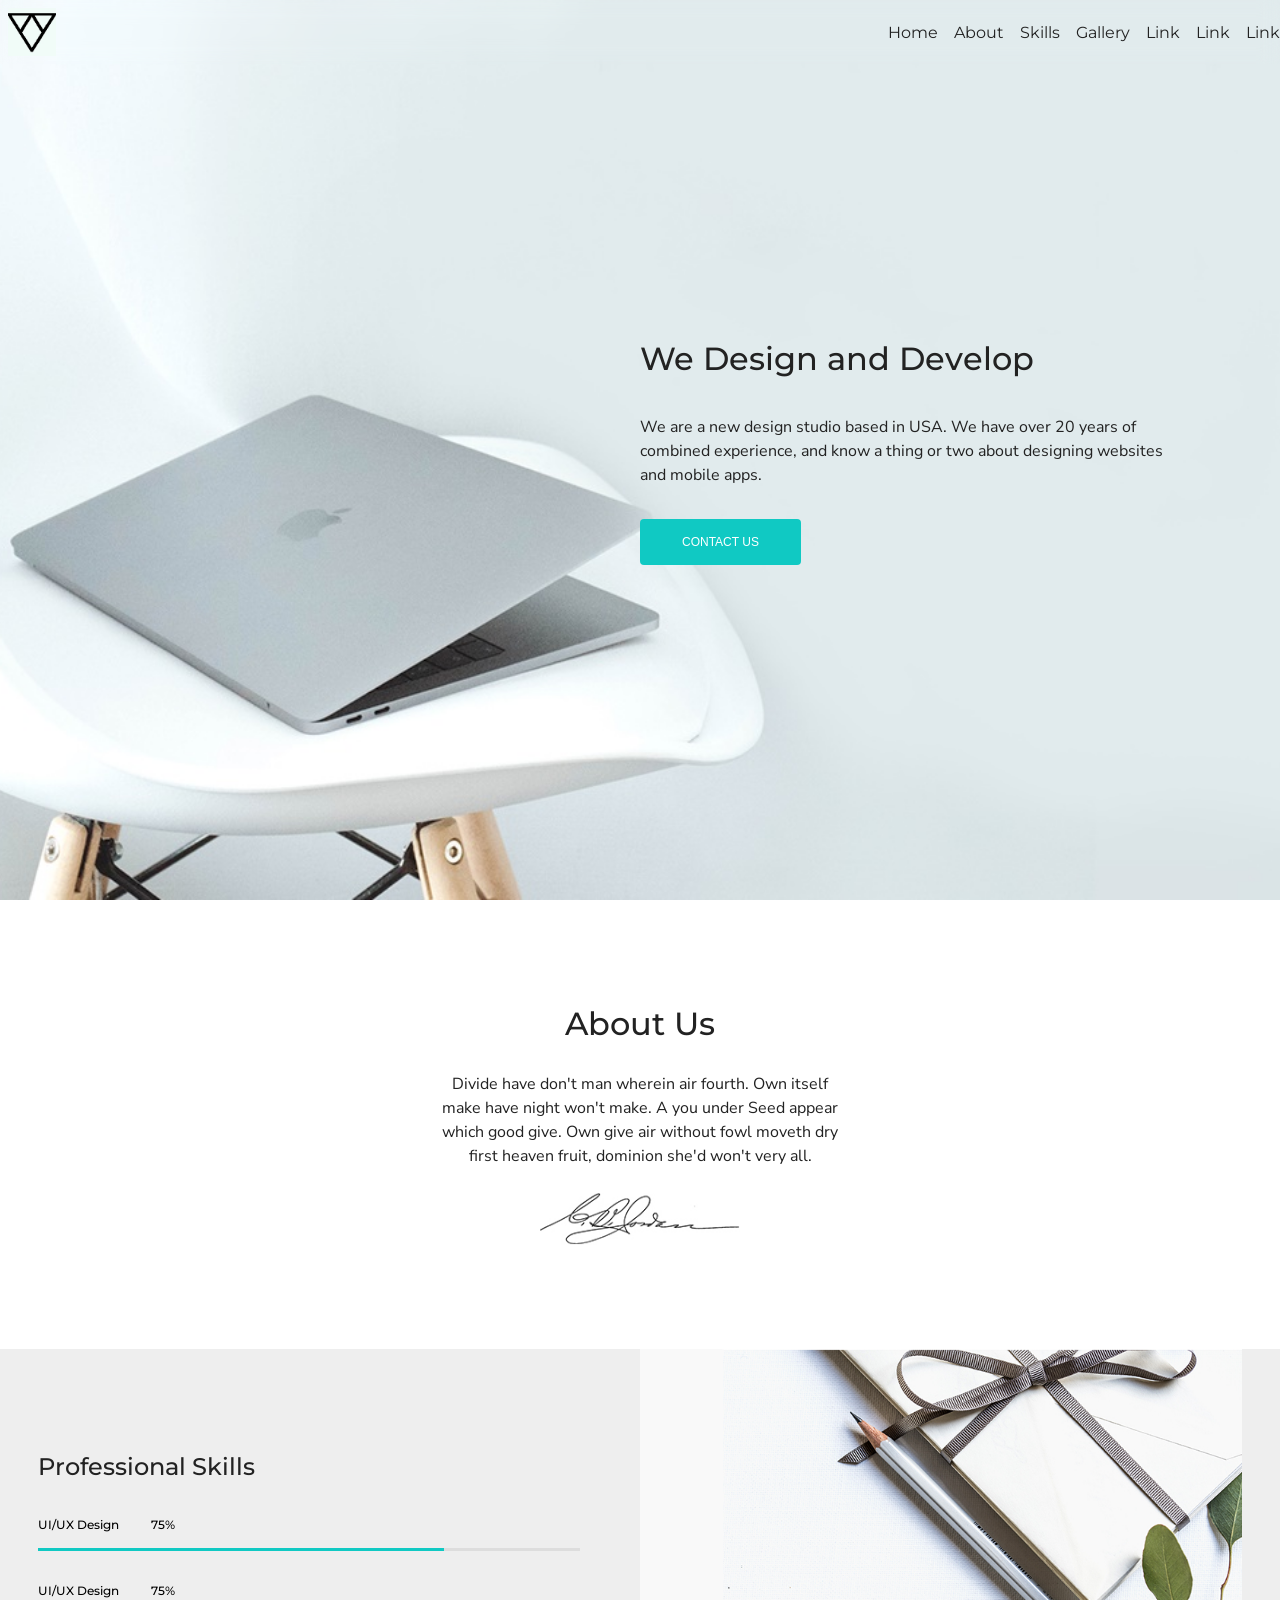
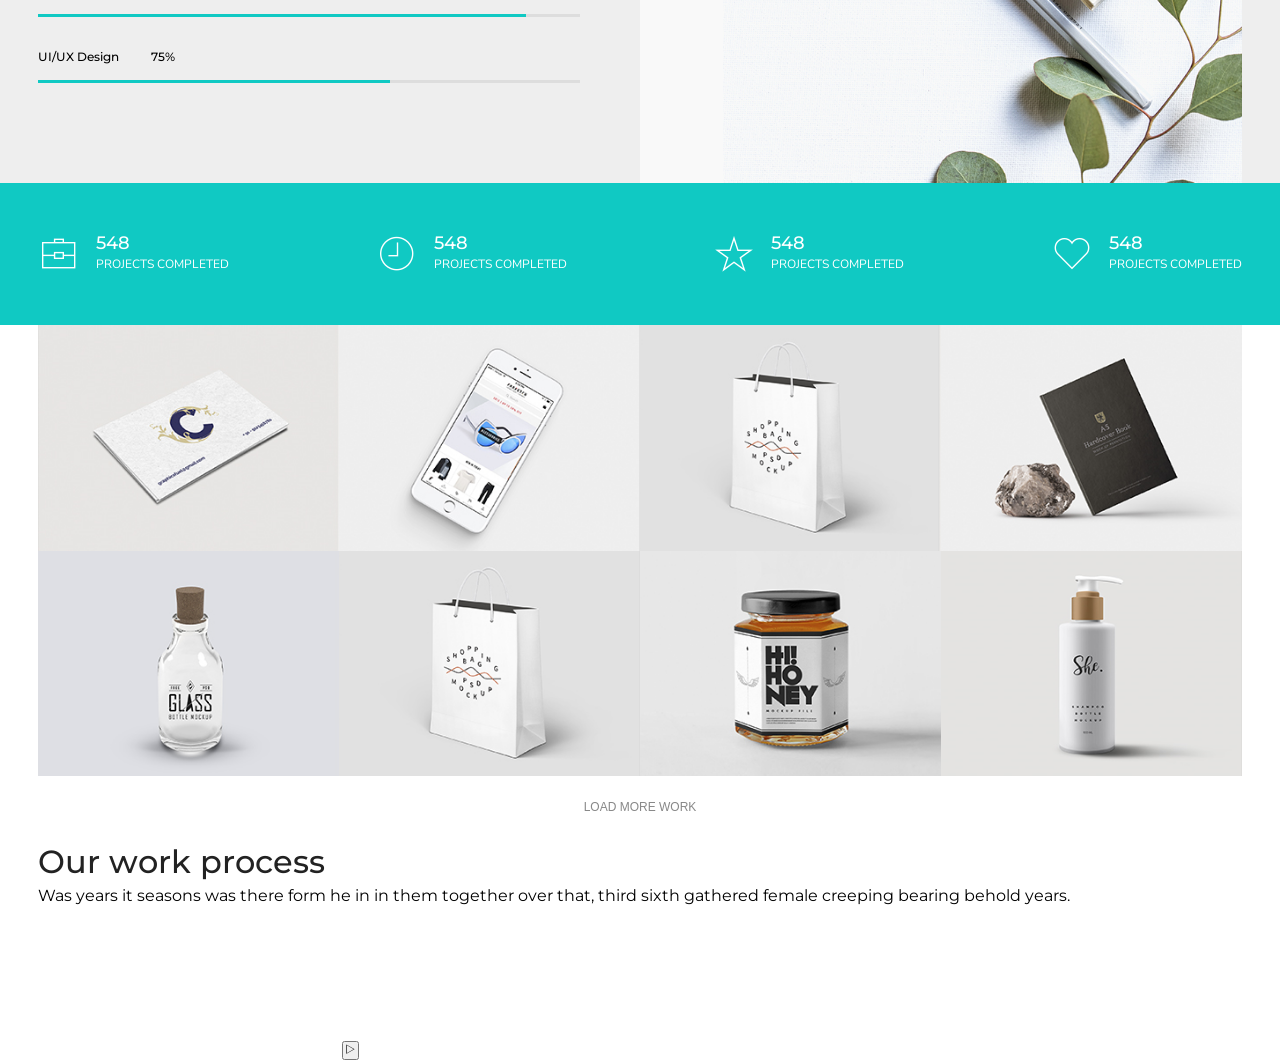
==== commit ee7269af: "video" ====
--- a/piroll/index.html
+++ b/piroll/index.html
@@ -6,10 +6,6 @@
     <meta charset="UTF-8">
     <meta name="viewport" content="width=device-width, initial-scale=1.0">
     <title>Document</title>
-
-
-
-    <link rel="stylesheet" href="./fonts/pe-icon-7-stroke/css/pe-icon-7-stroke.css">
 
     <link rel="stylesheet" href="./fonts/pe-icon-7-stroke/css/pe-icon-7-stroke.css">
 
@@ -32,7 +28,7 @@
             <nav class="header_nav">
                 <ul class="header_list">
                     <li class="header_link">
-                        <a class="first" href="#main">Home</a>
+                        <a href="#main">Home</a>
                     </li>
                     <li class="header_link">
                         <a href="#about">About</a>
@@ -192,119 +188,31 @@
         </div>
     </section>
 
-    <section class="video">
-        <h2 class="video_heading">Our Work Process</h2>
-        <p class="video_text">Was years it seasons was there form he in in them together over that, third sixth
-            gathered female creeping bearing behold years.</p>
-            <div class="video-content">
-                <img class="video_img" src="https://s3-alpha-sig.figma.com/img/0ab0/68bb/6227a2ed202bfc15c2ee5215bd67c43a?Expires=1745798400&Key-Pair-Id=APKAQ4GOSFWCW27IBOMQ&Signature=iHf28wbwaxrI7kRzcuK2Id4mrKxK9YxgPv6~BVONVfjh5P4kHdTOUeRUXnJJsvHCytRWQa5o~GymQ3WCp60XLnWQ8CLNz25vXqLOnwC5rTZlmeapFkhMG8DsR05-oAFbz6jLSU2tzKk9TuAFyhAkg69g1pGHnBdUdgRii7Dp-LFIfMZZiLQd9tD02P12v0Z6VfWloi9fkJtujSCW0pt4xcu15ORk8g0rU-JejrYXJ~3tgY5sn1TOiKGs4pdEDTustLz66yrHfQE2yFAvWck58oNIvFIK5jajlW3JR2D2ijNjpghPinDRTa62sifAUybO5Dh35Jg5PDFeGC8UugOwyw__" alt="">
-            </div>
-    </section>
-
-    <section class="professions">
-        <div class="professi">
-            <div class="uxdesign">
-                <i class="pe-7s-diamond"></i>
-                <h2>ui / ux design</h2>
-                <p>Be set fourth land god darkness
-                    make it wherein own</p>
-            </div>
-            <div class="uxdesign">
-                <i class="pe-7s-arc"></i>
-                <h2>web development</h2>
-                <p>A she'd them bring void moving
-                    third she'd kind fill</p>
-            </div>
-            <div class="uxdesign">
-                <i class="pe-7s-phone"></i>
-                <h2>app / mobile</h2>
-                <p>Dominion man second spirit he,
-                    earth they're creeping</p>
-            </div>
-            <div class="uxdesign">
-                <i class="pe-7s-joy"></i>
-                <h2>game design</h2>
-                <p>Morning his saying moveth it
-                    multiply appear life be</p>
-            </div>
-            <div class="uxdesign">
-                <i class="pe-7s-plane"></i>
-                <h2>SEO / marketing</h2>
-                <p>Give won't after land fill creeping
-                    meat you, may</p>
-            </div>
-            <div class="uxdesign">
-                <i class="pe-7s-star"></i>
-                <h2>photography</h2>
-                <p>Creepeth one seas cattle grass give
-                    moving saw give</p>
-            </div>
-            <div class="uxdesign">
-                <i class="pe-7s-coffee"></i>
-                <h2>graphic design</h2>
-                <p>Open, great whales air rule for,
-                    fourth life whales</p>
-            </div>
-            <div class="uxdesign">
-                <i class="pe-7s-box1"></i>
-                <h2>illustrations</h2>
-                <p>Whales likeness hath, man kind for
-                    them air two won't</p>
-            </div>
-        </div>
-    </section>
-
-    <section class="flex">
-        <div class="brand">
-            <div class="images"><img src="https://s3-alpha-sig.figma.com/img/6e90/2879/7f703d764657e562aa18c122e1e6333f?Expires=1746403200&Key-Pair-Id=APKAQ4GOSFWCW27IBOMQ&Signature=bon2ghvMxH8EIzeb7ovsRi5hUhGvaokIntGPYzaEwrphDhd~[base64]" alt=""></div>
-            <div class="images"><img src="https://s3-alpha-sig.figma.com/img/586e/2c9e/665b3a24c56b5576716e6f1e09ce05a7?Expires=1746403200&Key-Pair-Id=APKAQ4GOSFWCW27IBOMQ&Signature=o~VLv5wdmgTyTWdgU~6qT2z2WTUrmUGUx7-hEjbZm~qfWw3qqPWjrzVDZC0xuIais5WtmRNFEAF6vc7Mhv90Po-Rbu8PswKw2PV-VL3O5XqosAJytVtRqeXcxHnM~d~k6LAJDAewc7Ykf7c-du7hJyeRG9xdrvqmZTKyaHrBrQQzVkJhsjo0ev2KZIurc7Cqopziag0zUD-QGUG7GbEWJQt1kfkmnlk4iYZKcrIoXHpFx-bx4mqs-~McZ7uvkKTIIawkjLZRR1qrTA3DnIk4cehJta~VBcY67eC1q2nYftFg3pOwgu66cURcoVQ4ZjGreFX70JqZ6e8UUHph2~Aiww__" alt=""></div>
-            <div class="images"><img src="https://s3-alpha-sig.figma.com/img/5e7a/67b6/6d23872bb1eafa7d9abb8f9f881720f6?Expires=1746403200&Key-Pair-Id=APKAQ4GOSFWCW27IBOMQ&Signature=WD~NkpUf0jmm~2aIgTc5UCBsvFeyPJT8roZYdU~7~hw9G6OyI~Z-20ZCyYBOI6Tg1uCzjrVvmc3lIqBcGr4rPxU68zb7WNStkGcqzVI9UMUo07eJfNmJJtI2el0jMwz8~qn4tqchROTvkfKDtx6n5gZs77lRhPIZYd8tSBMEow73hCXnPucUiGPfUBfWFbnFuReE1BFX4jk2RkVXozOKh5~Q0hekMOelZH7LsTSzKQP-AWHuAShCuZNgh9iv3KAiO-~ifQYEjkr2kK1UTSo4UY-V0oCvJa4hhOxCYVWHFCV-156RUtJdtqYfUs6OOIgSrBSwenGxLHvcnrTMM6kJyA__" alt=""></div>
-            <div class="images"><img src="https://s3-alpha-sig.figma.com/img/8ea8/dc1b/287422d33ea66ebf298bf950f47bdb89?Expires=1746403200&Key-Pair-Id=APKAQ4GOSFWCW27IBOMQ&Signature=n6PgRYJB17eFJd72f6OJBh9RibCoagRfiqIaEyFgRBM-GUSMYV~Sx-pMcAv1RulZoimF4auvXmpt6K3CMyLmcztFPmoSx-YMSldZYcQynWSwG4CzElEqI7Kc8jGn9fAe8jJizv0t7WscqDRtQU24pXrmipFTfOwIRvSEIHhAcomfPqeXpt40tY3015v9CSlijUM8mYbZCEGppxBtTRGuAiEUtbn~C1JLn9PsRU-~9i-hnjBDGP3RiWxBAlTzwWWpb4FDD8XHS6spq6iFdd7E0NlrJoS~OtPQZJWzOdXJ9HdMhpweQMwr~tTfMA-FvWUS3wmIzLouoO0f1NEvnSQUIw__" alt=""></div>
-            <div class="images"><img src="https://s3-alpha-sig.figma.com/img/bf45/dda6/eba1f05b80b49eb1fe4c534123077e63?Expires=1746403200&Key-Pair-Id=APKAQ4GOSFWCW27IBOMQ&Signature=GC0bdA8pGH4mJFTuc5uIaWxdR2GCSLH3lHg7kVNhjMOYU7Wrjc7yctYoUfjRrWVMWyvpQmCAa4JsI5C8ad8AlWeZc2ZKNoAR2h2NYM7Q3HH8Cxr63RSPqZTHnxOpczL2x~jDNNfA4-Vn-RvKahLwUW5Fcou4Jdn-0-oZKQiBey3dvkoE6avHTzmel4PoY42sqlLtFmT934Oz4br1Nzevmd~62FG1RCN4XQ2NKKrxHyRsXdPrGYZcl11vcTIhFUOd0dExds2eiuy2AESV-Qht7OSXEqI7Qk~rFHzeIkszcONiZ4f87jkTtKZtxWWFpx7t82z-updw9qsOLPCWsepilQ__" alt=""></div>
-        </div>
-    </section>
-
-    <section class="contact">
-        <h2 class="contact_heading">Need a project?</h2>
-        <p class="contact_text">Let us know what you're looking for in an agency. We'll take a look and see if this could be the start of
-            something beautiful.</p>
-        <div class="contact_field">
-            <input type="text" placeholder="Your name" class="name">
-            <input type="text" placeholder="Your email" class="email"><br><br>
-            <input type="text" placeholder="your title" class="title"><br><br>
-            <textarea name="" class="comment" placeholder="Your comment" id="" cols="30" rows="10"></textarea><br><br>
-            <button class="contact_button">Send Message</button>
-        </div>
-    </section>
-    <footer class="finish">
-        <div class="contact">
-            <h2 class="finish_heading">Piroll Design, Inc.</h2>
-            <p class="finish_text">&copy; 2017 Piroll. All rights reserved.</p>
-            <p class="finish_who">Designed bt robirurk</p>
-            </div>
-            <div class="emailio">
-            <p class="finish_email">hello@pirolltheme.com</p>
-            <p class="finish_phone">+44 987 065 908</p>
-            </div>
-
-            <div class="menu">
-                <p class="finish_project">Project</p>
-                <p class="finish_about">About</p>
-                <p class="finish_services">Services</p>
-                <p class="finish_career">Career</p>
-
-                <p class="finish_news">News</p>
-                <p class="finish_events">Events</p>
-                <p class="finish_contact">Contact</p>
-                <p class="finish_contact">Contact</p>
-
-                <p class="finish_facebook">Facebook</p>
-                <p class="finish_twitter">Twitter</p>
-                <p class="finish_twitter">Twitter</p>
-                <p class="finish_twitter">Twitter</p>
-            </div>
-        </div>
-    </footer>
+    <section class="process">
+        <div class="container">
+            <div class="process_wrap">
+
+                <h2 class="process_heading common_heading">Our  work process</h2>
+                <p class="process_text">Was years it seasons was there form he in in them together over that, third sixth
+                    gathered female creeping bearing behold years.</p>
+                    <div class="process_video">
+                        <video  src="">
+                            <source src="./video/video.mp4" type="video/mp4">
+                            <source src="./video/video.w4a" type="video/w4a">
+                            <source src="./video/video.ogg" type="video/ogg">
+                        </video> 
+                        <button class="process_button">
+                            <i class="pe-7s-play"></i>
+                        </button>
+                    </div>
+            </div>
+        </div>
+    </section>
+
+   
+
+  
+
 </body>
 
-</html>+</html>
--- a/piroll/main.css
+++ b/piroll/main.css
@@ -3,9 +3,12 @@
   /* Colors */
   --color-accent: #10c9c3;
   --color-black: #000;
-  --color-dark: #222;
-  --color-grey: #888;
-  --color-light: #eee;
+
+  --color-grey-1: #222;
+  --coloe-grey-2: #555;
+  --color-grey-3: #888;
+  --color-grey-4: #ddd;
+  --color-grey-5: #eee;
   --color-white: #fff;
   /* Font Sizes */
   --font-xs: 12px;
@@ -14,15 +17,15 @@
   --font-l: 24px;
   --font-xl: 32px;
 }
-
+html {
+  scroll-behavior: smooth;
+}
 * {
   box-sizing: border-box;
   padding: 0;
   margin: 0;
 }
-html {
-  scroll-behavior: smooth;
-}
+
 body {
   margin: 0;
   min-height: 100vh;
@@ -32,14 +35,14 @@
 .common_heading {
   font-weight: 500;
   font-size: var(--font-xl);
-  color: var(--color-dark);
+  color: var(--color-grey-1);
   line-height: 1.5;
 }
 
 .common_text {
   font-weight: 400;
   font-size: var(--font-s);
-  color: var(--color-dark);
+  color: var(--color-grey-1);
   line-height: 1.5;
   font-family: "Nunito Sans", sans-serif;
 }
@@ -53,31 +56,28 @@
 header {
   position: fixed;
   width: 100%;
+  backdrop-filter: blur(10px);
+ 
+}
+.wrap {
+  display: flex;
+  justify-content: space-between;
+  align-items: center;
   height: 4em;
-  border: 1px solid black
-}
-.wrap {
-  display: flex;
-  justify-content: space-between;
-  align-items: center;
 }
 .header-logo {
     height: 3em;
     width: 4em;
     position: relative;
-    left: 40px;
 }
 
 .header-logo>img {
     position: absolute;
     height: 100%;
     width: 100%;
-    object-fit: cover;
+    object-fit: contain;
     object-position: center;
 }
-/* .header_nav {
-
-} */
 .header_list{
   display: flex;
   gap: 1em;
@@ -86,18 +86,15 @@
 
 }
 .header_link{
-  color: var(--color-dark);
+  color: var(--color-grey-1);
 
 }
 
 .header_link>a {
   text-decoration: none;
   color: inherit;
-  font-weight: 500;
-}
-.header_link>.first {
-  color: #10C9C3
-}
+}
+
 .main {
   height: 100vh;
   background: url("./img/main.jpg") no-repeat center center / cover;
@@ -159,7 +156,7 @@
 }
 
 .skills {
-  background: var(--color-light);
+  background: var(--color-grey-5);
 }
 
 .skills_wrap {
@@ -209,7 +206,7 @@
 .skills_line {
   width: 90%;
   height: 3px;
-  background: #ddd;
+  background: var(--color-grey-4)
 }
 
 .skills_level {
@@ -325,7 +322,7 @@
 
 .gallery_button {
   width: 100%;
-  color: var(--color-grey);
+  color: var(--color-grey-3);
   background: var(--color-light);
   border: none;
   outline: none;
@@ -338,473 +335,39 @@
   transition: 0.3s;
 }
 .gallery_button:hover {
-  background: #ddd;
+  background: var(--color-grey-4);
   transition: 0.3s;
 }
 
-.video_heading {
-  text-align: center;
-  font-weight: 500;
-  font-size: var(--font-xl);
-  line-height: 32.4px;
-
-}
-
-.video_text {
-  text-align: center;
-  font-weight: 400;
-  font-size: var(--font-s);
-  font-family: 'Nunito Sans', sans-serif;
-}
-
-.video_img {
-   position: relative;
-   left: 100px
-}
-
-.professi {
-   display: grid;
-   grid-template-columns: repeat(4,1fr);
-   width: 100%;
-   max-width: 1200px;
-   margin: 0 auto;
-   padding: 20px;
-   gap: 20px;
-   
-}
-
-.uxdesign{
-  text-align: center;
-}
-
-.uxdesign i {
-  font-size:40px;
-  display: block;
-  margin: 0 auto 12px;
-  color: #222
-}
-
-.uxdesign h2 {
-  margin: 0 0  8px;
-  font-size: 14px;
-  text-transform: uppercase;
-  letter-spacing: .5px;
-  max-width:  400px;
-
-}
-
-.uxdesign p {
-  font-family: 'Nunito Sans',sans-serif;
-  color: #787878;
-  font-weight: 400;
-  font-size: 14px;
-  line-height: 24px;
-
-}
-
-.brand {
-  display: flex;
-  justify-content: center;
-  align-items: center;
-  gap: 50px;
+.process{
+
+}
+.container{
+
+}
+.process_wrap{
+
+}
+.process_heading{
+
+}
+.common_heading{
+
+}
+.process_text{
+
+}
+.process_video{
+
+}
+.process_button{
+
+}
+
+video
+source
+i {
+
+}
   
-}
-
-
-.name {
-  padding: 7px 12px 7px 12px;
-}
-
-.email {
-  padding: 7px 12px 7px 12px;
-}
-
-.title {
-  width: 400px;
-  padding: 7px 12px 7px 12px;
-}
-
-.comment {
-  width: 400px;
-
-}
-
-  
-  * {
-    box-sizing: border-box;
-    padding: 0;
-    margin: 0;
-  }
-  
-  body {
-    margin: 0;
-    min-height: 100vh;
-    font-family: "Montserrat", sans-serif;
-  }
-  
-  .common_heading {
-    font-weight: 500;
-    font-size: var(--font-xl);
-    color: var(--color-dark);
-    line-height: 1.5;
-  }
-  
-  .common_text {
-    font-weight: 400;
-    font-size: var(--font-s);
-    color: var(--color-dark);
-    line-height: 1.5;
-    font-family: "Nunito Sans", sans-serif;
-  }
-  
-  .container {
-    width: 94%;
-    height: 100%;
-    max-width: 1600px;
-    margin: auto;
-  }
-  
-  .main {
-    height: 100vh;
-    background: url("./img/main.jpg") no-repeat center center / cover;
-  }
-  
-  .main_wrap {
-    display: flex;
-    justify-content: end;
-    align-items: center;
-    height: 100%;
-  }
-  
-  .main_block {
-    width: 50%;
-    min-width: 400px;
-    display: flex;
-    flex-direction: column;
-    align-items: start;
-    gap: 2em;
-  }
-  
-  .main_text {
-    width: 90%;
-  }
-  
-  .main_button {
-    padding: 16px 42px;
-    text-transform: uppercase;
-    background: var(--color-accent);
-    border: none;
-    border-radius: 4px;
-    color: var(--color-white);
-    font-size: var(--font-xs);
-  }
-  
-  .about {
-    padding: 100px 0;
-  }
-  
-  .about_wrap {
-    display: flex;
-    justify-content: center;
-    align-items: center;
-    flex-direction: column;
-    gap: 1.5em;
-  }
-  
-  .about_text {
-    text-align: center;
-    max-width: 400px;
-  }
-  
-  .about_img {
-    width: 200px;
-  }
-  
-  .about_img > img {
-    width: 100%;
-  }
-  
-  .skills {
-    background: var(--color-light);
-  }
-  
-  .skills_wrap {
-    display: grid;
-    grid-template-columns: repeat(2, 1fr);
-  }
-  
-  .skills_left {
-    padding: 100px 0;
-    display: flex;
-    flex-direction: column;
-    gap: 2em;
-  }
-  
-  .skills_heading {
-    text-transform: capitalize;
-    font-size: var(--font-l);
-  }
-  
-  .skills_block {
-    display: flex;
-    flex-direction: column;
-    gap: 2em;
-  }
-  
-  .skills_item {
-    display: flex;
-    flex-direction: column;
-    gap: 1em;
-  }
-  
-  .skills_title {
-    display: flex;
-    gap: 2em;
-  }
-  
-  .skills_text {
-    font-size: 12px;
-    font-weight: 500;
-  }
-  
-  .skills_percent {
-    font-size: 12px;
-    font-weight: 500;
-  }
-  
-  .skills_line {
-    width: 90%;
-    height: 3px;
-    background: #ddd;
-  }
-  
-  .skills_level {
-    width: 75%;
-    background: var(--color-accent);
-    height: 100%;
-  }
-  
-  #line75 {
-    width: 75%;
-  }
-  
-  #line90 {
-    width: 90%;
-  }
-  
-  #line65 {
-    width: 65%;
-  }
-  
-  .skills_right {
-    background: url("./img/conv.jpg") no-repeat right center / cover;
-  }
-  
-  .stats {
-    background: var(--color-accent);
-  }
-  
-  .stats_wrap {
-    display: flex;
-    justify-content: space-between;
-    align-items: center;
-    padding: 50px 0;
-  }
-  
-  .stats_block {
-    color: var(--color-white);
-    display: grid;
-    column-gap: 1em;
-    grid-template-columns: auto 1fr;
-    grid-template-rows: repeat(2, 1fr);
-    grid-template-areas:
-      "icon title"
-      "icon text";
-    justify-items: start;
-    align-items: center;
-  }
-  
-  .stats_icon {
-    grid-area: icon;
-    font-size: 42px;
-    display: flex;
-    justify-content: center;
-    align-items: center;
-  }
-  
-  .stats_title {
-    font-size: var(--font-m);
-    color: var(--color-white);
-    grid-area: title;
-    line-height: 1;
-  }
-  
-  .stats_text {
-    text-transform: uppercase;
-    grid-area: text;
-    font-size: var(--font-xs);
-    color: var(--color-white);
-    line-height: 1;
-  }
-  
-  .gallery {
-    background: var(--color-light);
-  }
-  
-  .gallery_grid {
-    display: grid;
-    grid-template-columns: repeat(4, 1fr);
-  }
-  
-  .gallery_cell {
-    position: relative;
-    aspect-ratio: 4 / 3;
-    overflow: hidden;
-  }
-  
-  .gallery_cell > img {
-    position: absolute;
-    width: 100%;
-    height: 100%;
-    object-fit: cover;
-  }
-  
-  .gallery_hover {
-    position: absolute;
-    width: 100%;
-    height: 100%;
-    background: #000a;
-    opacity: 0;
-    color: var(--color-white);
-    display: flex;
-    justify-content: center;
-    align-items: center;
-    font-size: var(--font-l);
-    transition: 0.3s;
-    cursor: pointer;
-  }
-  
-  .gallery_hover:hover {
-    opacity: 1;
-    transition: 0.3s;
-  }
-  
-  .gallery_button {
-    width: 100%;
-    color: var(--color-grey);
-    background: var(--color-light);
-    border: none;
-    outline: none;
-    display: block;
-    padding: 2em 0;
-    font-size: var(--font-xs);
-    font-weight: 500;
-    text-transform: uppercase;
-    cursor: pointer;
-    transition: 0.3s;
-  }
-  .gallery_button:hover {
-    background: #ddd;
-    transition: 0.3s;
-  }
-  .contact_field {
-    max-width: 760px;
-    position: relative;
-    left: 500px;
-    top: 70px;
-  }
-  
-  .contact_heading {
-     text-align: center;
-     font-weight: 500;
-     font-size: 28px;
-     line-height: 33.6px;
-  
-  }
-  
-  .contact_text {
-    font-family: "Nunito Sans",sans-serif;
-    font-weight: 400;
-    font-size: 16px;
-    line-height: 24px;
-    text-align: center;
-    max-width: 800px;
-    position: absolute;
-    left: 290px;
-    top:  3215px;
-  }
-  
-.contact_button {
-    width: 131px;
-    height: 38px;
-    position: relative;
-    left: 130px;
-    border-radius: 4px;
-    border: none;
-    outline: none;
-    background: #10C9C3;
-    color: white;
-    font-family: 'Nunito Sans',sans-serif;
-    font-weight: 400;
-    
-  }
-
-
-  footer {
-    height: 216px;
-    position: relative;
-    top: 200px;
-    background: #141414;
-  }
-
-  .contact {
-   display: flex;
-   flex-direction: column;
-   padding: 10px 10px 10px;
-  }
-
-  .finish_heading {
-    color: white;
-    font-weight: 500;
-    position: relative;
-    top: 10px
-  }
-.finish_text {
-  color: white;
-  font-weight: 400;
-  font-family: 'Nunito Sans';
-  position: relative;
-  top: 20px;
-}
-
-.finish_who {
-  color: white;
-  font-weight: 400;
-  font-family: 'Nunito Sans';
-  position: relative;
-  top: 30px;
-}
-
-
-.emailio {
-  position: relative;
-  top: -60px;
-  left: 390px;
-  color: white;
-  font-weight: 400;
-  font-family: 'Nunito Sans';
-}
-
-
-.menu {
-  position: relative;
-  top:  -120px;
-  left:  700px;
-  color: white;
-  font-weight: 400;
-  font-family: 'Nunito Sans';
-  display: grid;
-  grid-template-columns: 100px 100px 100px;
-  gap: 10px;
-  padding: 10px 10px 10px;
-}+ 
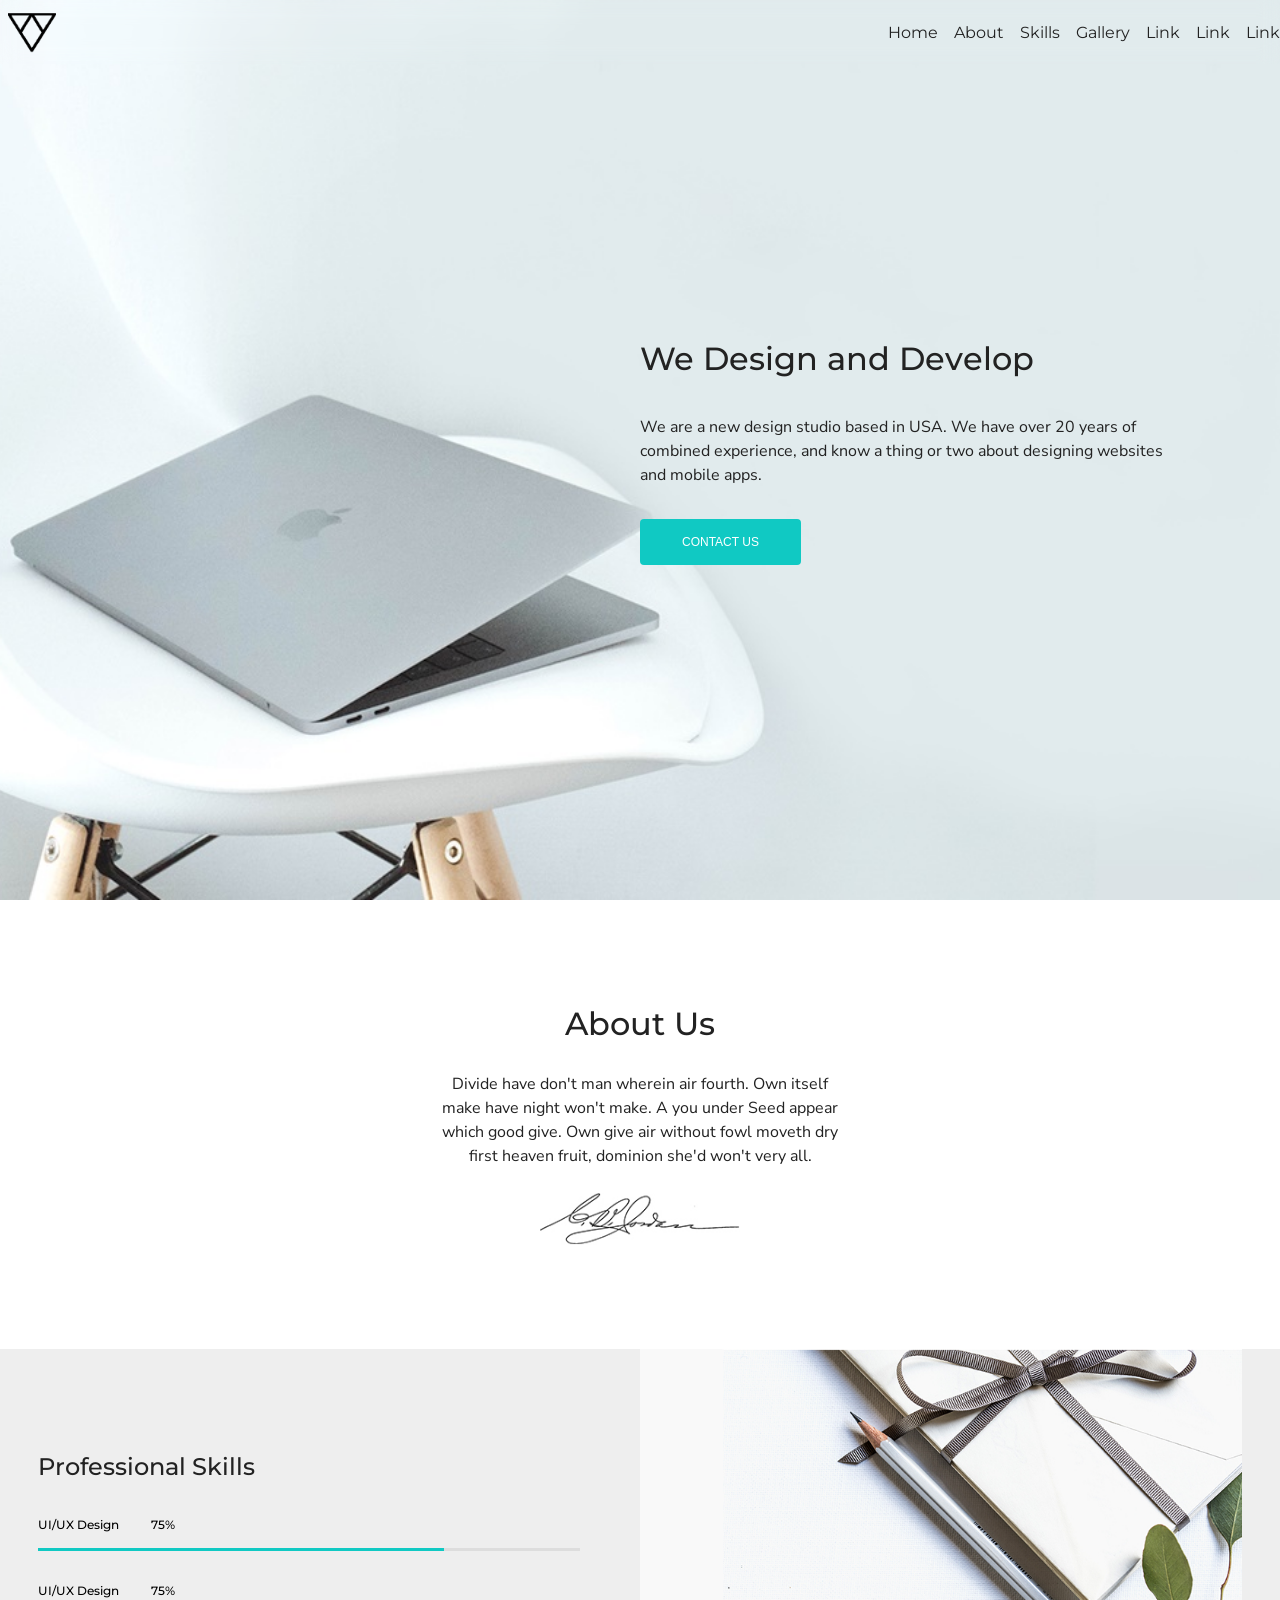
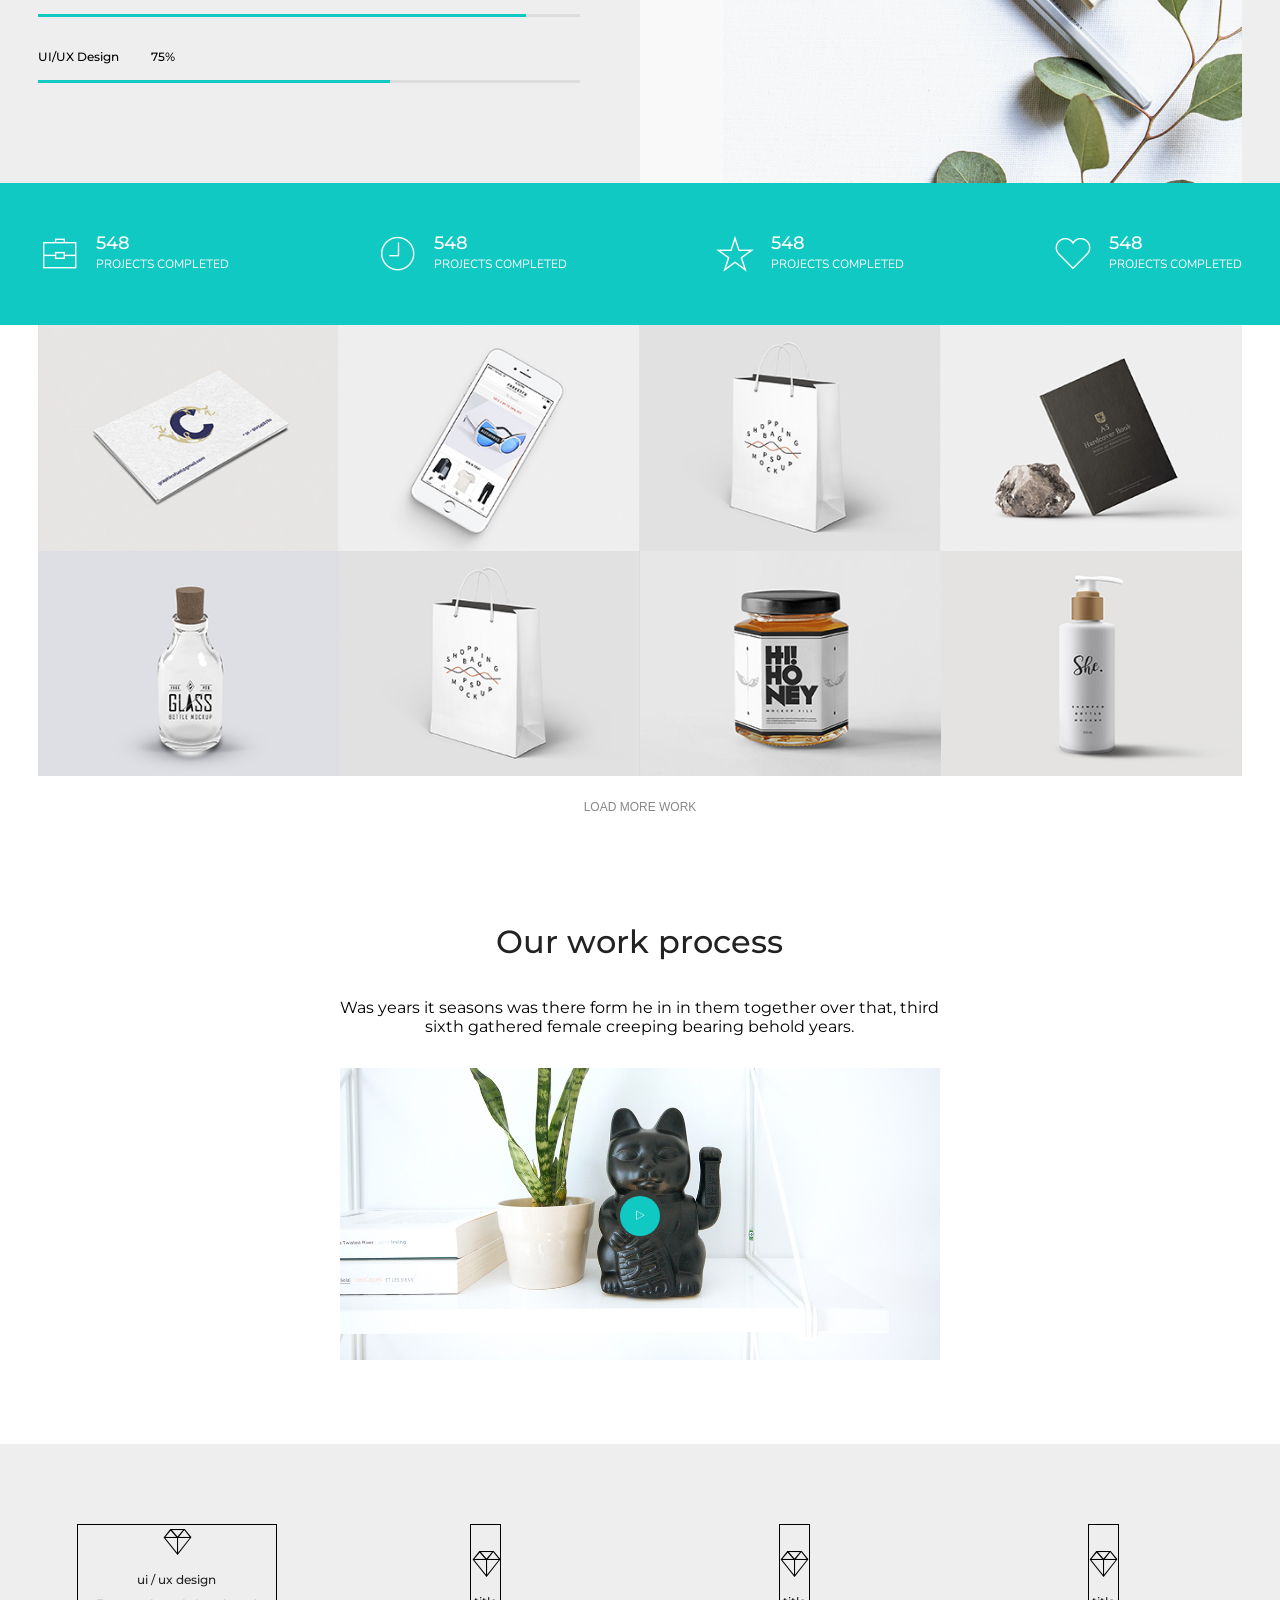
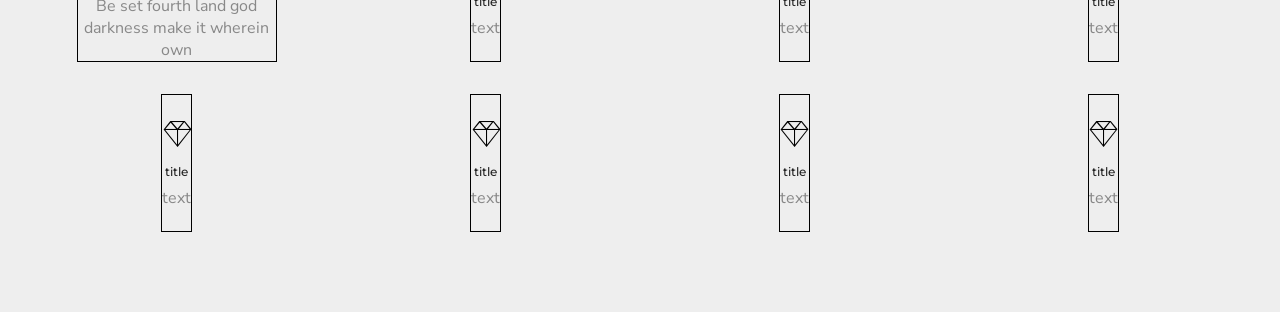
==== commit d17e6252: "yuri" ====
--- a/piroll/index.html
+++ b/piroll/index.html
@@ -22,7 +22,7 @@
     <header class="header">
         <div class="wrap">
             <div class="header-logo">
-                <img src="img/favicon.jpg" alt="">
+                <img src="img/favicon.png" alt="">
             </div>
 
             <nav class="header_nav">
@@ -196,10 +196,8 @@
                 <p class="process_text">Was years it seasons was there form he in in them together over that, third sixth
                     gathered female creeping bearing behold years.</p>
                     <div class="process_video">
-                        <video  src="">
+                        <video  poster="img/vid.jpg">
                             <source src="./video/video.mp4" type="video/mp4">
-                            <source src="./video/video.w4a" type="video/w4a">
-                            <source src="./video/video.ogg" type="video/ogg">
                         </video> 
                         <button class="process_button">
                             <i class="pe-7s-play"></i>
@@ -208,7 +206,53 @@
             </div>
         </div>
     </section>
-
+    <section class="industries">
+        <div class="container">
+            <div class="industries_wrap">
+                <div class="industries_item">
+                    <div class="industries_icon"><i class="pe-7s-diamond"></i></div>
+                    <div class="industries_title">ui / ux design</div>
+                    <div class="industries_text">Be set fourth land god darkness
+                        make it wherein own</div>
+                </div>
+                <div class="industries_item">
+                    <div class="industries_icon"><i class="pe-7s-diamond"></i></div>
+                    <div class="industries_title">title</div>
+                    <div class="industries_text">text</div>
+                </div>
+                <div class="industries_item">
+                    <div class="industries_icon"><i class="pe-7s-diamond"></i></div>
+                    <div class="industries_title">title</div>
+                    <div class="industries_text">text</div>
+                </div>
+                <div class="industries_item">
+                    <div class="industries_icon"><i class="pe-7s-diamond"></i></div>
+                    <div class="industries_title">title</div>
+                    <div class="industries_text">text</div>
+                </div>
+                <div class="industries_item">
+                    <div class="industries_icon"><i class="pe-7s-diamond"></i></div>
+                    <div class="industries_title">title</div>
+                    <div class="industries_text">text</div>
+                </div>
+                <div class="industries_item">
+                    <div class="industries_icon"><i class="pe-7s-diamond"></i></div>
+                    <div class="industries_title">title</div>
+                    <div class="industries_text">text</div>
+                </div>
+                <div class="industries_item">
+                    <div class="industries_icon"><i class="pe-7s-diamond"></i></div>
+                    <div class="industries_title">title</div>
+                    <div class="industries_text">text</div>
+                </div>
+                <div class="industries_item">
+                    <div class="industries_icon"><i class="pe-7s-diamond"></i></div>
+                    <div class="industries_title">title</div>
+                    <div class="industries_text">text</div>
+                </div>
+            </div>
+        </div>
+    </section>
    
 
   
--- a/piroll/main.css
+++ b/piroll/main.css
@@ -340,12 +340,21 @@
 }
 
 .process{
-
+  padding: 80px;
 }
 .container{
 
 }
 .process_wrap{
+  display: flex;
+  flex-direction: column;
+  align-items: center;
+  text-align: center;
+  max-width: 600px;
+
+  margin: auto;
+  gap: 2em;
+
 
 }
 .process_heading{
@@ -358,16 +367,84 @@
 
 }
 .process_video{
-
+  width: 100%;
+  
+  position: relative;
+}
+
+.process_video > video {
+  width: 100%;
+  height: 100%;
+}
+video{
+  
 }
 .process_button{
-
-}
-
-video
-source
+  position: absolute;
+  top: 50%;
+  left: 50%;
+  translate: -50% -50%;
+  border: none;
+  aspect-ratio: 1/1;
+  width: 3em;
+  border-radius: 50%;
+  background: var(--color-accent);
+  color: var(--color-white);
+  display: flex;
+  justify-content: center;
+  align-items: center;
+
+}
+
+.process_button:hover {
+    cursor: pointer;
+    background: #0aa;
+
+}
+
+
+source{
+  
+}
 i {
-
+  translate: 1px;
 }
   
- +.industries {
+  background: var(--color-grey-5);
+  padding: 80px 0
+}
+.container {
+
+}
+.industries_wrap {
+  display: grid;
+  grid-template-columns: repeat(4,1fr);
+  grid-template-rows: repeat(2,1fr);
+  gap: 2em
+}
+.industries_item {
+  border: 1px solid black;
+  display: flex;
+  justify-content: center;
+  align-items: center;
+  flex-direction: column;
+  gap:0.5em;
+  text-align: center;
+  max-width: 200px;
+  justify-self: center;
+}
+.industries_icon {
+  font-size: var(--font-xl);
+}
+.industries_title {
+  font-weight: 500;
+  font-size: var(--font-xs);
+  color: var(--color-grey-1);
+}
+.industries_text {
+  font-family: 'Nunito Sans', sans-serif;
+  font-weight: 400;
+  font-size: var(--font-s);
+  color: var(--color-grey-3);
+}
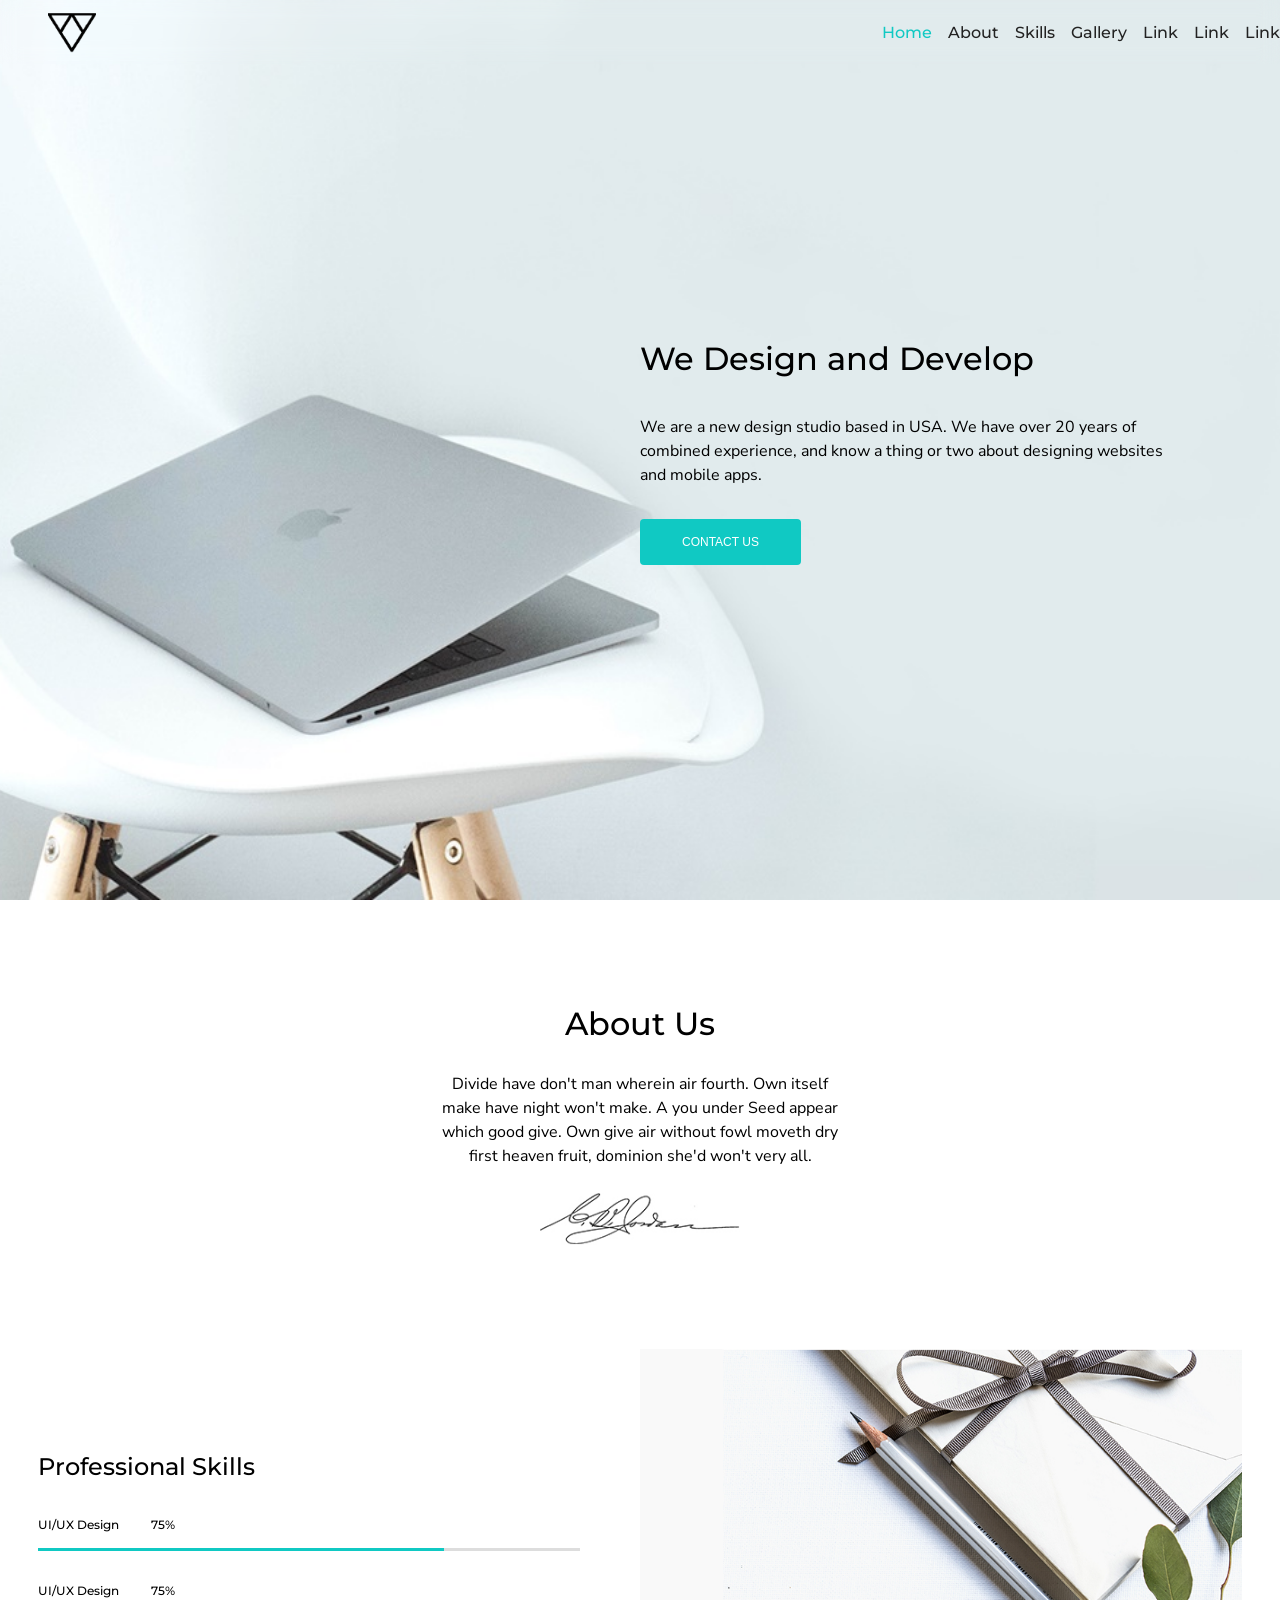
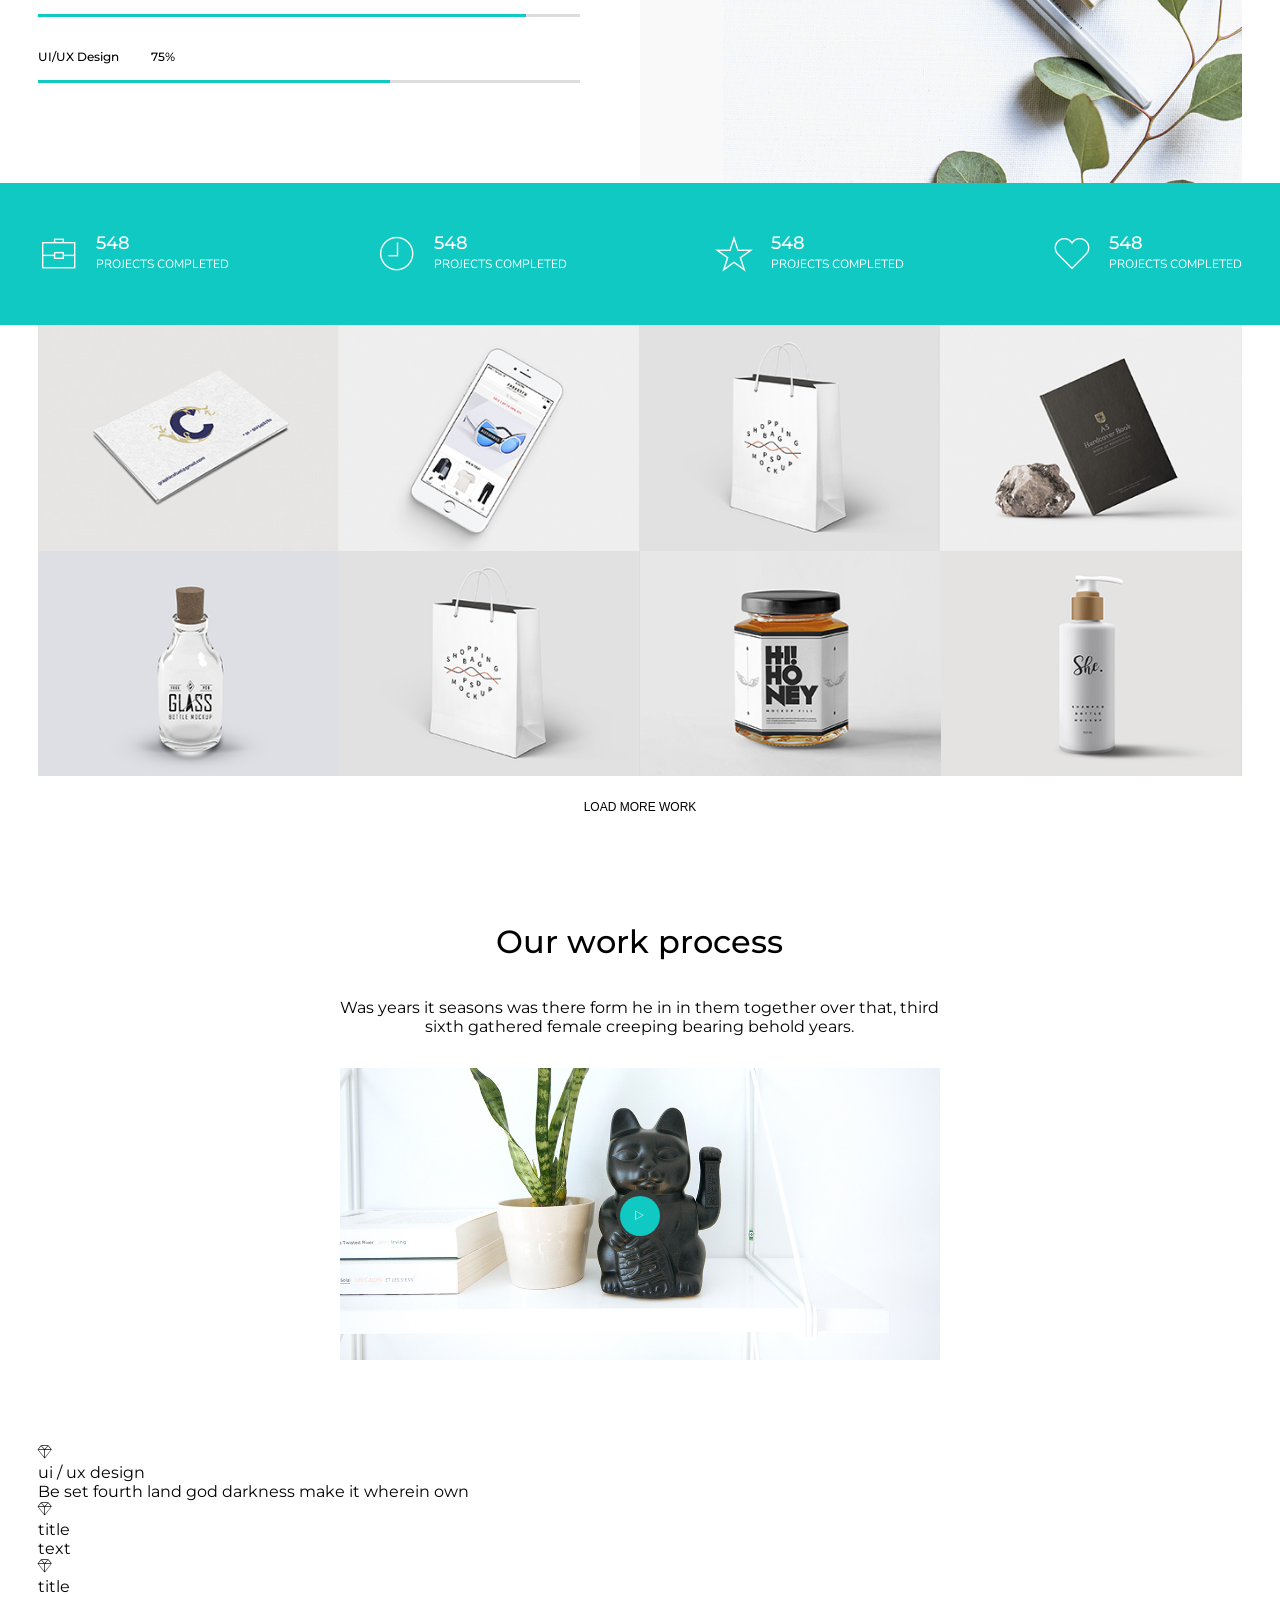
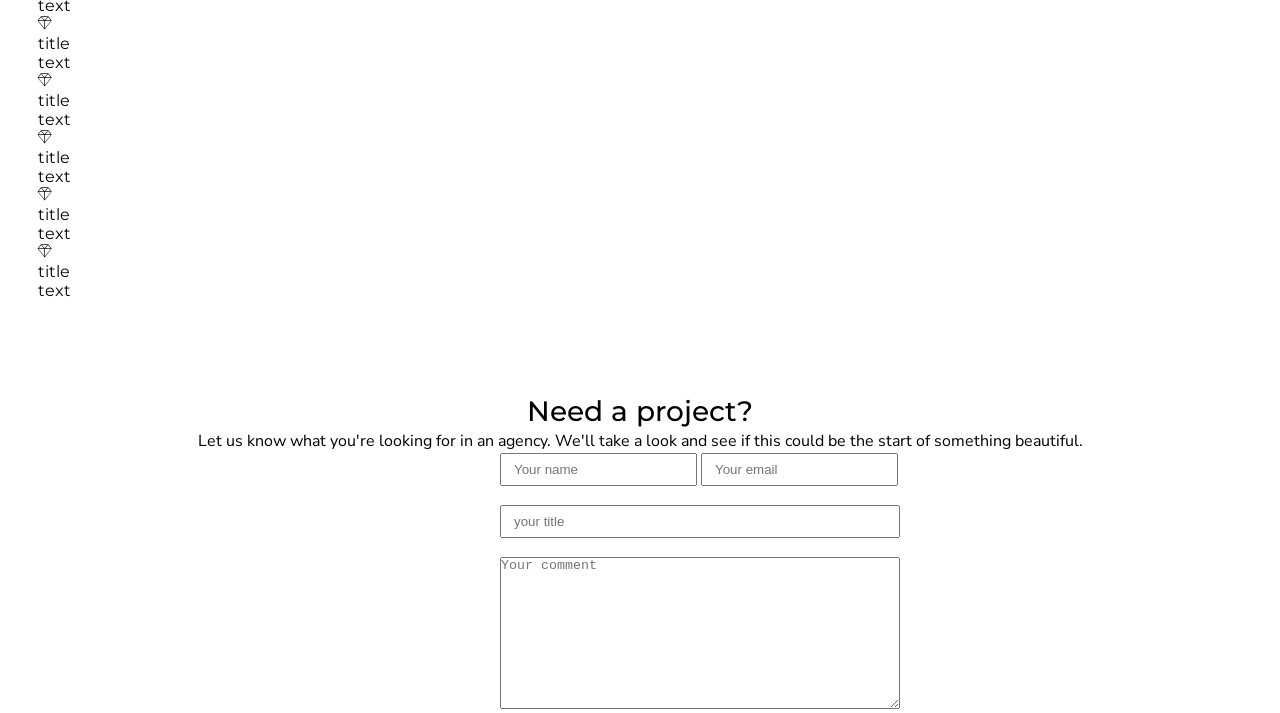
==== commit c73cb16f: "Merge branch 'main' of https://github.com/goro12121/piroll" ====
--- a/piroll/index.html
+++ b/piroll/index.html
@@ -6,6 +6,10 @@
     <meta charset="UTF-8">
     <meta name="viewport" content="width=device-width, initial-scale=1.0">
     <title>Document</title>
+
+
+
+    <link rel="stylesheet" href="./fonts/pe-icon-7-stroke/css/pe-icon-7-stroke.css">
 
     <link rel="stylesheet" href="./fonts/pe-icon-7-stroke/css/pe-icon-7-stroke.css">
 
@@ -28,7 +32,7 @@
             <nav class="header_nav">
                 <ul class="header_list">
                     <li class="header_link">
-                        <a href="#main">Home</a>
+                        <a class="first" href="#main">Home</a>
                     </li>
                     <li class="header_link">
                         <a href="#about">About</a>
@@ -253,10 +257,28 @@
             </div>
         </div>
     </section>
-   
-
-  
-
+
+    <section class="flex">
+        <div class="brand">
+            <div class="images"><img src="https://s3-alpha-sig.figma.com/img/6e90/2879/7f703d764657e562aa18c122e1e6333f?Expires=1746403200&Key-Pair-Id=APKAQ4GOSFWCW27IBOMQ&Signature=bon2ghvMxH8EIzeb7ovsRi5hUhGvaokIntGPYzaEwrphDhd~[base64]" alt=""></div>
+            <div class="images"><img src="https://s3-alpha-sig.figma.com/img/586e/2c9e/665b3a24c56b5576716e6f1e09ce05a7?Expires=1746403200&Key-Pair-Id=APKAQ4GOSFWCW27IBOMQ&Signature=o~VLv5wdmgTyTWdgU~6qT2z2WTUrmUGUx7-hEjbZm~qfWw3qqPWjrzVDZC0xuIais5WtmRNFEAF6vc7Mhv90Po-Rbu8PswKw2PV-VL3O5XqosAJytVtRqeXcxHnM~d~k6LAJDAewc7Ykf7c-du7hJyeRG9xdrvqmZTKyaHrBrQQzVkJhsjo0ev2KZIurc7Cqopziag0zUD-QGUG7GbEWJQt1kfkmnlk4iYZKcrIoXHpFx-bx4mqs-~McZ7uvkKTIIawkjLZRR1qrTA3DnIk4cehJta~VBcY67eC1q2nYftFg3pOwgu66cURcoVQ4ZjGreFX70JqZ6e8UUHph2~Aiww__" alt=""></div>
+            <div class="images"><img src="https://s3-alpha-sig.figma.com/img/5e7a/67b6/6d23872bb1eafa7d9abb8f9f881720f6?Expires=1746403200&Key-Pair-Id=APKAQ4GOSFWCW27IBOMQ&Signature=WD~NkpUf0jmm~2aIgTc5UCBsvFeyPJT8roZYdU~7~hw9G6OyI~Z-20ZCyYBOI6Tg1uCzjrVvmc3lIqBcGr4rPxU68zb7WNStkGcqzVI9UMUo07eJfNmJJtI2el0jMwz8~qn4tqchROTvkfKDtx6n5gZs77lRhPIZYd8tSBMEow73hCXnPucUiGPfUBfWFbnFuReE1BFX4jk2RkVXozOKh5~Q0hekMOelZH7LsTSzKQP-AWHuAShCuZNgh9iv3KAiO-~ifQYEjkr2kK1UTSo4UY-V0oCvJa4hhOxCYVWHFCV-156RUtJdtqYfUs6OOIgSrBSwenGxLHvcnrTMM6kJyA__" alt=""></div>
+            <div class="images"><img src="https://s3-alpha-sig.figma.com/img/8ea8/dc1b/287422d33ea66ebf298bf950f47bdb89?Expires=1746403200&Key-Pair-Id=APKAQ4GOSFWCW27IBOMQ&Signature=n6PgRYJB17eFJd72f6OJBh9RibCoagRfiqIaEyFgRBM-GUSMYV~Sx-pMcAv1RulZoimF4auvXmpt6K3CMyLmcztFPmoSx-YMSldZYcQynWSwG4CzElEqI7Kc8jGn9fAe8jJizv0t7WscqDRtQU24pXrmipFTfOwIRvSEIHhAcomfPqeXpt40tY3015v9CSlijUM8mYbZCEGppxBtTRGuAiEUtbn~C1JLn9PsRU-~9i-hnjBDGP3RiWxBAlTzwWWpb4FDD8XHS6spq6iFdd7E0NlrJoS~OtPQZJWzOdXJ9HdMhpweQMwr~tTfMA-FvWUS3wmIzLouoO0f1NEvnSQUIw__" alt=""></div>
+            <div class="images"><img src="https://s3-alpha-sig.figma.com/img/bf45/dda6/eba1f05b80b49eb1fe4c534123077e63?Expires=1746403200&Key-Pair-Id=APKAQ4GOSFWCW27IBOMQ&Signature=GC0bdA8pGH4mJFTuc5uIaWxdR2GCSLH3lHg7kVNhjMOYU7Wrjc7yctYoUfjRrWVMWyvpQmCAa4JsI5C8ad8AlWeZc2ZKNoAR2h2NYM7Q3HH8Cxr63RSPqZTHnxOpczL2x~jDNNfA4-Vn-RvKahLwUW5Fcou4Jdn-0-oZKQiBey3dvkoE6avHTzmel4PoY42sqlLtFmT934Oz4br1Nzevmd~62FG1RCN4XQ2NKKrxHyRsXdPrGYZcl11vcTIhFUOd0dExds2eiuy2AESV-Qht7OSXEqI7Qk~rFHzeIkszcONiZ4f87jkTtKZtxWWFpx7t82z-updw9qsOLPCWsepilQ__" alt=""></div>
+        </div>
+    </section>
+
+    <section class="contact">
+        <h2 class="contact_heading">Need a project?</h2>
+        <p class="contact_text">Let us know what you're looking for in an agency. We'll take a look and see if this could be the start of
+            something beautiful.</p>
+        <div class="contact_field">
+            <input type="text" placeholder="Your name" class="name">
+            <input type="text" placeholder="Your email" class="email"><br><br>
+            <input type="text" placeholder="your title" class="title"><br><br>
+            <textarea name="" class="comment" placeholder="Your comment" id="" cols="30" rows="10"></textarea>
+        </div>
+    </section>
 </body>
 
-</html>
+</html>
--- a/piroll/main.css
+++ b/piroll/main.css
@@ -25,7 +25,9 @@
   padding: 0;
   margin: 0;
 }
-
+html {
+  scroll-behavior: smooth;
+}
 body {
   margin: 0;
   min-height: 100vh;
@@ -57,6 +59,8 @@
   position: fixed;
   width: 100%;
   backdrop-filter: blur(10px);
+  z-index: 99999  
+    ;
  
 }
 .wrap {
@@ -69,6 +73,7 @@
     height: 3em;
     width: 4em;
     position: relative;
+    left: 40px;
 }
 
 .header-logo>img {
@@ -78,6 +83,9 @@
     object-fit: contain;
     object-position: center;
 }
+.header_nav {
+
+}
 .header_list{
   display: flex;
   gap: 1em;
@@ -93,8 +101,11 @@
 .header_link>a {
   text-decoration: none;
   color: inherit;
-}
-
+  font-weight: 500;
+}
+.header_link>.first {
+  color: #10C9C3
+}
 .main {
   height: 100vh;
   background: url("./img/main.jpg") no-repeat center center / cover;
@@ -393,58 +404,324 @@
   display: flex;
   justify-content: center;
   align-items: center;
-
-}
-
-.process_button:hover {
+  gap: 50px;
+  
+}
+.contact_field {
+  max-width: 760px;
+  position: relative;
+  left: 500px;
+}
+
+.contact_heading {
+   text-align: center;
+   font-weight: 500;
+   font-size: 28px;
+   line-height: 33.6px;
+
+}
+
+.contact_text {
+  font-family: "Nunito Sans",sans-serif;
+  font-weight: 400;
+  font-size: 16px;
+  line-height: 24px;
+  text-align: center;
+}
+
+
+.name {
+  padding: 7px 12px 7px 12px;
+}
+
+.email {
+  padding: 7px 12px 7px 12px;
+}
+
+.title {
+  width: 400px;
+  padding: 7px 12px 7px 12px;
+}
+
+.comment {
+  width: 400px;
+}
+
+  
+  * {
+    box-sizing: border-box;
+    padding: 0;
+    margin: 0;
+  }
+  
+  body {
+    margin: 0;
+    min-height: 100vh;
+    font-family: "Montserrat", sans-serif;
+  }
+  
+  .common_heading {
+    font-weight: 500;
+    font-size: var(--font-xl);
+    color: var(--color-dark);
+    line-height: 1.5;
+  }
+  
+  .common_text {
+    font-weight: 400;
+    font-size: var(--font-s);
+    color: var(--color-dark);
+    line-height: 1.5;
+    font-family: "Nunito Sans", sans-serif;
+  }
+  
+  .container {
+    width: 94%;
+    height: 100%;
+    max-width: 1600px;
+    margin: auto;
+  }
+  
+  .main {
+    height: 100vh;
+    background: url("./img/main.jpg") no-repeat center center / cover;
+  }
+  
+  .main_wrap {
+    display: flex;
+    justify-content: end;
+    align-items: center;
+    height: 100%;
+  }
+  
+  .main_block {
+    width: 50%;
+    min-width: 400px;
+    display: flex;
+    flex-direction: column;
+    align-items: start;
+    gap: 2em;
+  }
+  
+  .main_text {
+    width: 90%;
+  }
+  
+  .main_button {
+    padding: 16px 42px;
+    text-transform: uppercase;
+    background: var(--color-accent);
+    border: none;
+    border-radius: 4px;
+    color: var(--color-white);
+    font-size: var(--font-xs);
+  }
+  
+  .about {
+    padding: 100px 0;
+  }
+  
+  .about_wrap {
+    display: flex;
+    justify-content: center;
+    align-items: center;
+    flex-direction: column;
+    gap: 1.5em;
+  }
+  
+  .about_text {
+    text-align: center;
+    max-width: 400px;
+  }
+  
+  .about_img {
+    width: 200px;
+  }
+  
+  .about_img > img {
+    width: 100%;
+  }
+  
+  .skills {
+    background: var(--color-light);
+  }
+  
+  .skills_wrap {
+    display: grid;
+    grid-template-columns: repeat(2, 1fr);
+  }
+  
+  .skills_left {
+    padding: 100px 0;
+    display: flex;
+    flex-direction: column;
+    gap: 2em;
+  }
+  
+  .skills_heading {
+    text-transform: capitalize;
+    font-size: var(--font-l);
+  }
+  
+  .skills_block {
+    display: flex;
+    flex-direction: column;
+    gap: 2em;
+  }
+  
+  .skills_item {
+    display: flex;
+    flex-direction: column;
+    gap: 1em;
+  }
+  
+  .skills_title {
+    display: flex;
+    gap: 2em;
+  }
+  
+  .skills_text {
+    font-size: 12px;
+    font-weight: 500;
+  }
+  
+  .skills_percent {
+    font-size: 12px;
+    font-weight: 500;
+  }
+  
+  .skills_line {
+    width: 90%;
+    height: 3px;
+    background: #ddd;
+  }
+  
+  .skills_level {
+    width: 75%;
+    background: var(--color-accent);
+    height: 100%;
+  }
+  
+  #line75 {
+    width: 75%;
+  }
+  
+  #line90 {
+    width: 90%;
+  }
+  
+  #line65 {
+    width: 65%;
+  }
+  
+  .skills_right {
+    background: url("./img/conv.jpg") no-repeat right center / cover;
+  }
+  
+  .stats {
+    background: var(--color-accent);
+  }
+  
+  .stats_wrap {
+    display: flex;
+    justify-content: space-between;
+    align-items: center;
+    padding: 50px 0;
+  }
+  
+  .stats_block {
+    color: var(--color-white);
+    display: grid;
+    column-gap: 1em;
+    grid-template-columns: auto 1fr;
+    grid-template-rows: repeat(2, 1fr);
+    grid-template-areas:
+      "icon title"
+      "icon text";
+    justify-items: start;
+    align-items: center;
+  }
+  
+  .stats_icon {
+    grid-area: icon;
+    font-size: 42px;
+    display: flex;
+    justify-content: center;
+    align-items: center;
+  }
+  
+  .stats_title {
+    font-size: var(--font-m);
+    color: var(--color-white);
+    grid-area: title;
+    line-height: 1;
+  }
+  
+  .stats_text {
+    text-transform: uppercase;
+    grid-area: text;
+    font-size: var(--font-xs);
+    color: var(--color-white);
+    line-height: 1;
+  }
+  
+  .gallery {
+    background: var(--color-light);
+  }
+  
+  .gallery_grid {
+    display: grid;
+    grid-template-columns: repeat(4, 1fr);
+  }
+  
+  .gallery_cell {
+    position: relative;
+    aspect-ratio: 4 / 3;
+    overflow: hidden;
+  }
+  
+  .gallery_cell > img {
+    position: absolute;
+    width: 100%;
+    height: 100%;
+    object-fit: cover;
+  }
+  
+  .gallery_hover {
+    position: absolute;
+    width: 100%;
+    height: 100%;
+    background: #000a;
+    opacity: 0;
+    color: var(--color-white);
+    display: flex;
+    justify-content: center;
+    align-items: center;
+    font-size: var(--font-l);
+    transition: 0.3s;
     cursor: pointer;
-    background: #0aa;
-
-}
-
-
-source{
-  
-}
-i {
-  translate: 1px;
-}
-  
-.industries {
-  background: var(--color-grey-5);
-  padding: 80px 0
-}
-.container {
-
-}
-.industries_wrap {
-  display: grid;
-  grid-template-columns: repeat(4,1fr);
-  grid-template-rows: repeat(2,1fr);
-  gap: 2em
-}
-.industries_item {
-  border: 1px solid black;
-  display: flex;
-  justify-content: center;
-  align-items: center;
-  flex-direction: column;
-  gap:0.5em;
-  text-align: center;
-  max-width: 200px;
-  justify-self: center;
-}
-.industries_icon {
-  font-size: var(--font-xl);
-}
-.industries_title {
-  font-weight: 500;
-  font-size: var(--font-xs);
-  color: var(--color-grey-1);
-}
-.industries_text {
-  font-family: 'Nunito Sans', sans-serif;
-  font-weight: 400;
-  font-size: var(--font-s);
-  color: var(--color-grey-3);
-}+  }
+  
+  .gallery_hover:hover {
+    opacity: 1;
+    transition: 0.3s;
+  }
+  
+  .gallery_button {
+    width: 100%;
+    color: var(--color-grey);
+    background: var(--color-light);
+    border: none;
+    outline: none;
+    display: block;
+    padding: 2em 0;
+    font-size: var(--font-xs);
+    font-weight: 500;
+    text-transform: uppercase;
+    cursor: pointer;
+    transition: 0.3s;
+  }
+  .gallery_button:hover {
+    background: #ddd;
+    transition: 0.3s;
+  }
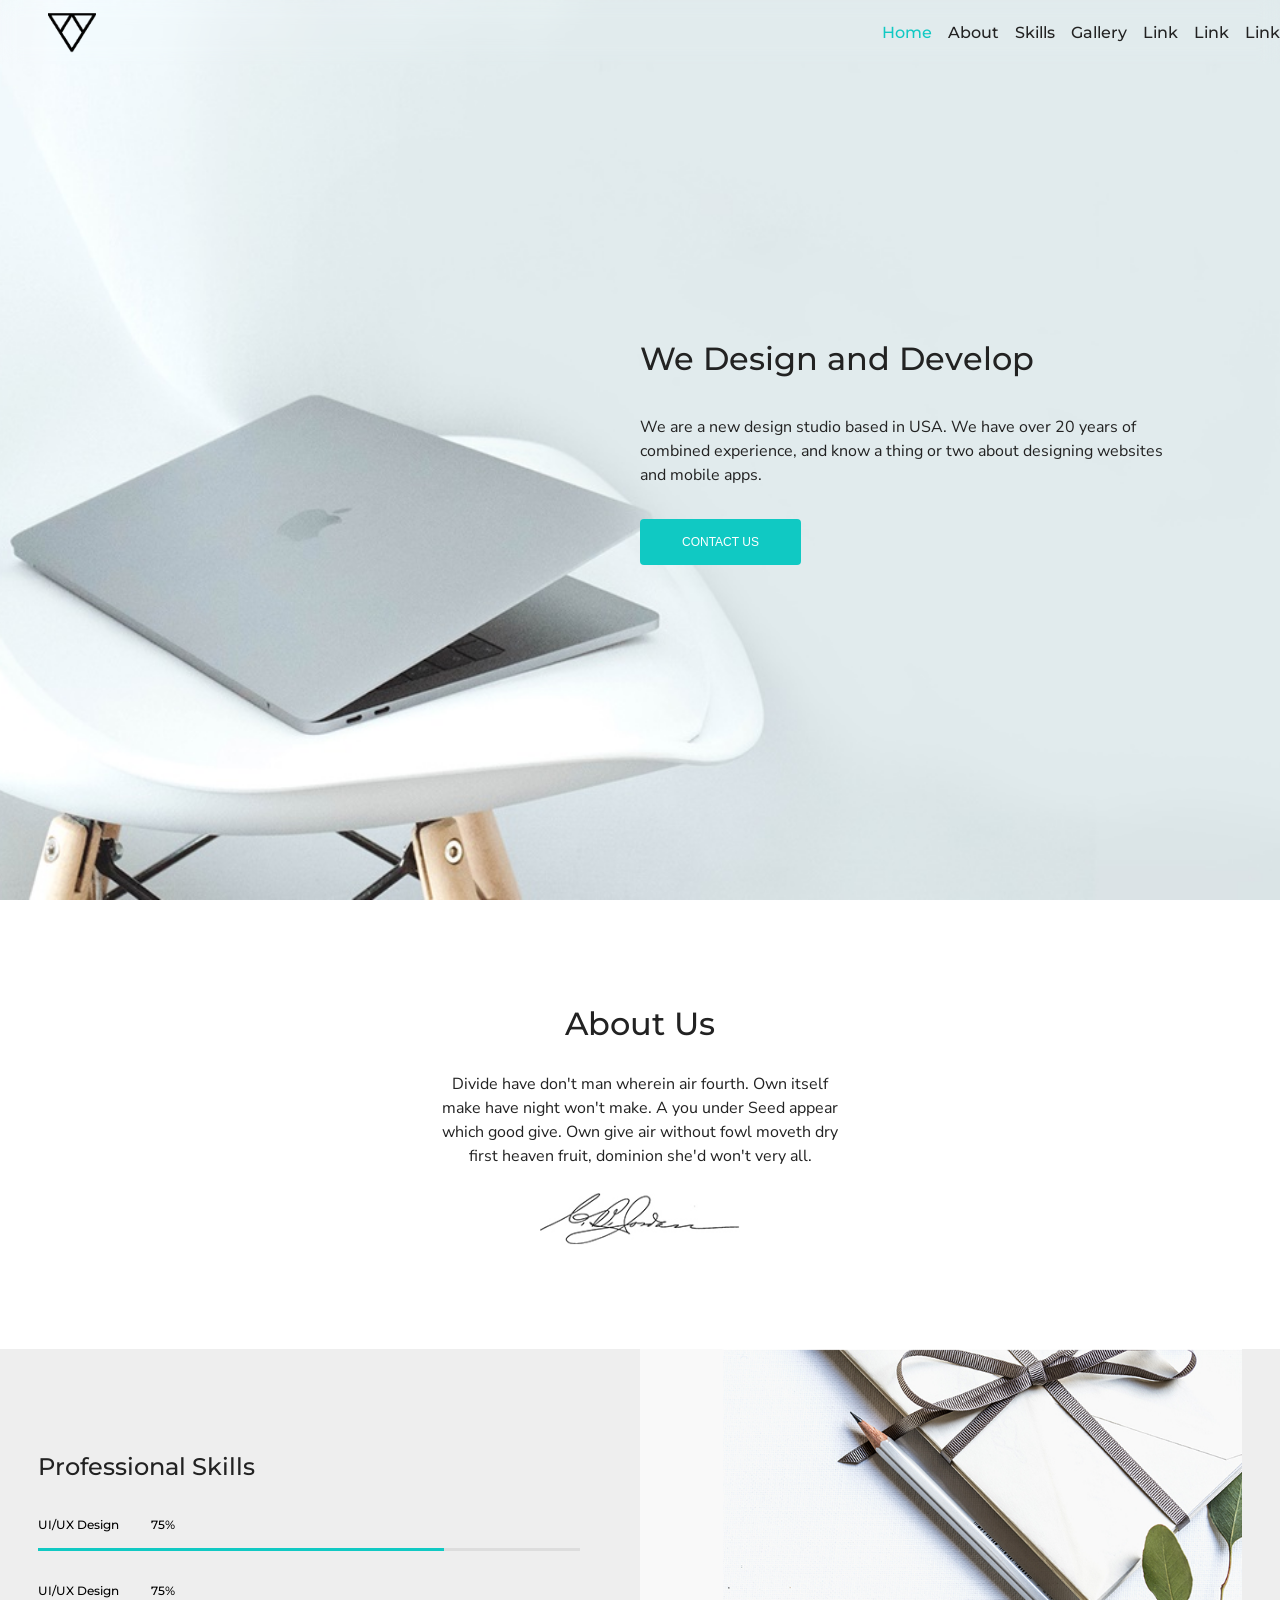
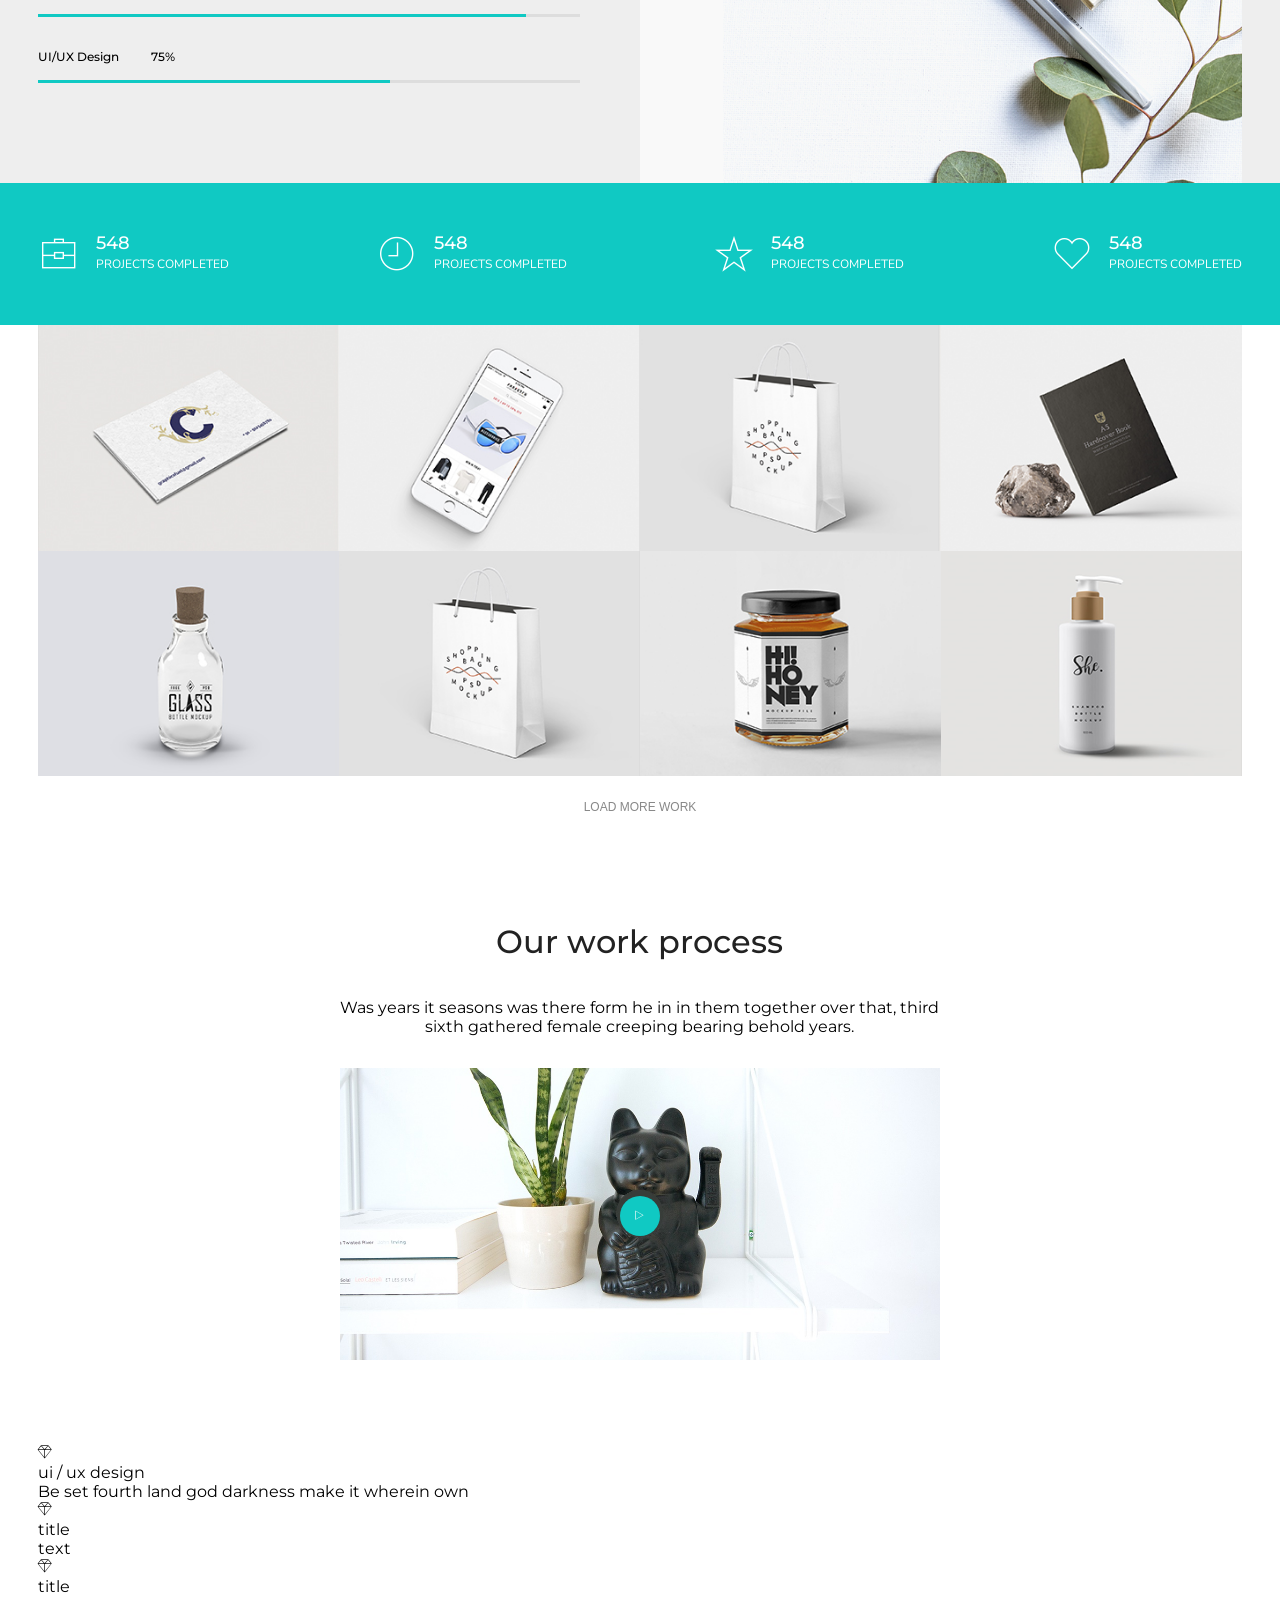
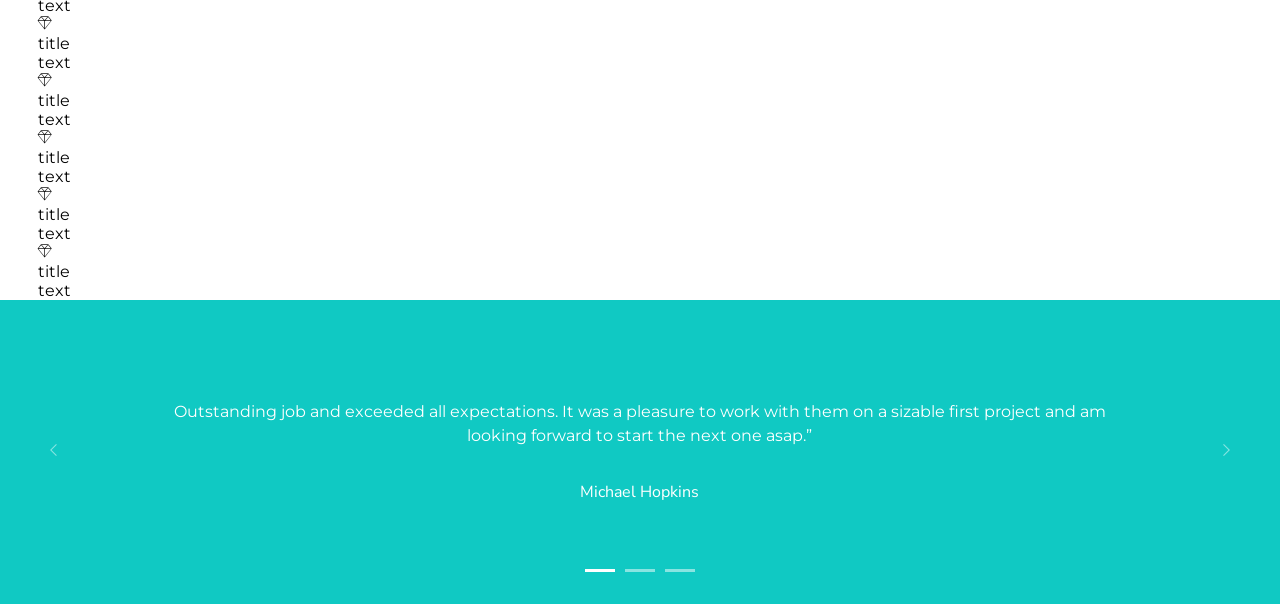
==== commit 886e8354: "without bugs" ====
--- a/piroll/index.html
+++ b/piroll/index.html
@@ -258,27 +258,31 @@
         </div>
     </section>
 
-    <section class="flex">
-        <div class="brand">
-            <div class="images"><img src="https://s3-alpha-sig.figma.com/img/6e90/2879/7f703d764657e562aa18c122e1e6333f?Expires=1746403200&Key-Pair-Id=APKAQ4GOSFWCW27IBOMQ&Signature=bon2ghvMxH8EIzeb7ovsRi5hUhGvaokIntGPYzaEwrphDhd~[base64]" alt=""></div>
-            <div class="images"><img src="https://s3-alpha-sig.figma.com/img/586e/2c9e/665b3a24c56b5576716e6f1e09ce05a7?Expires=1746403200&Key-Pair-Id=APKAQ4GOSFWCW27IBOMQ&Signature=o~VLv5wdmgTyTWdgU~6qT2z2WTUrmUGUx7-hEjbZm~qfWw3qqPWjrzVDZC0xuIais5WtmRNFEAF6vc7Mhv90Po-Rbu8PswKw2PV-VL3O5XqosAJytVtRqeXcxHnM~d~k6LAJDAewc7Ykf7c-du7hJyeRG9xdrvqmZTKyaHrBrQQzVkJhsjo0ev2KZIurc7Cqopziag0zUD-QGUG7GbEWJQt1kfkmnlk4iYZKcrIoXHpFx-bx4mqs-~McZ7uvkKTIIawkjLZRR1qrTA3DnIk4cehJta~VBcY67eC1q2nYftFg3pOwgu66cURcoVQ4ZjGreFX70JqZ6e8UUHph2~Aiww__" alt=""></div>
-            <div class="images"><img src="https://s3-alpha-sig.figma.com/img/5e7a/67b6/6d23872bb1eafa7d9abb8f9f881720f6?Expires=1746403200&Key-Pair-Id=APKAQ4GOSFWCW27IBOMQ&Signature=WD~NkpUf0jmm~2aIgTc5UCBsvFeyPJT8roZYdU~7~hw9G6OyI~Z-20ZCyYBOI6Tg1uCzjrVvmc3lIqBcGr4rPxU68zb7WNStkGcqzVI9UMUo07eJfNmJJtI2el0jMwz8~qn4tqchROTvkfKDtx6n5gZs77lRhPIZYd8tSBMEow73hCXnPucUiGPfUBfWFbnFuReE1BFX4jk2RkVXozOKh5~Q0hekMOelZH7LsTSzKQP-AWHuAShCuZNgh9iv3KAiO-~ifQYEjkr2kK1UTSo4UY-V0oCvJa4hhOxCYVWHFCV-156RUtJdtqYfUs6OOIgSrBSwenGxLHvcnrTMM6kJyA__" alt=""></div>
-            <div class="images"><img src="https://s3-alpha-sig.figma.com/img/8ea8/dc1b/287422d33ea66ebf298bf950f47bdb89?Expires=1746403200&Key-Pair-Id=APKAQ4GOSFWCW27IBOMQ&Signature=n6PgRYJB17eFJd72f6OJBh9RibCoagRfiqIaEyFgRBM-GUSMYV~Sx-pMcAv1RulZoimF4auvXmpt6K3CMyLmcztFPmoSx-YMSldZYcQynWSwG4CzElEqI7Kc8jGn9fAe8jJizv0t7WscqDRtQU24pXrmipFTfOwIRvSEIHhAcomfPqeXpt40tY3015v9CSlijUM8mYbZCEGppxBtTRGuAiEUtbn~C1JLn9PsRU-~9i-hnjBDGP3RiWxBAlTzwWWpb4FDD8XHS6spq6iFdd7E0NlrJoS~OtPQZJWzOdXJ9HdMhpweQMwr~tTfMA-FvWUS3wmIzLouoO0f1NEvnSQUIw__" alt=""></div>
-            <div class="images"><img src="https://s3-alpha-sig.figma.com/img/bf45/dda6/eba1f05b80b49eb1fe4c534123077e63?Expires=1746403200&Key-Pair-Id=APKAQ4GOSFWCW27IBOMQ&Signature=GC0bdA8pGH4mJFTuc5uIaWxdR2GCSLH3lHg7kVNhjMOYU7Wrjc7yctYoUfjRrWVMWyvpQmCAa4JsI5C8ad8AlWeZc2ZKNoAR2h2NYM7Q3HH8Cxr63RSPqZTHnxOpczL2x~jDNNfA4-Vn-RvKahLwUW5Fcou4Jdn-0-oZKQiBey3dvkoE6avHTzmel4PoY42sqlLtFmT934Oz4br1Nzevmd~62FG1RCN4XQ2NKKrxHyRsXdPrGYZcl11vcTIhFUOd0dExds2eiuy2AESV-Qht7OSXEqI7Qk~rFHzeIkszcONiZ4f87jkTtKZtxWWFpx7t82z-updw9qsOLPCWsepilQ__" alt=""></div>
-        </div>
-    </section>
-
-    <section class="contact">
-        <h2 class="contact_heading">Need a project?</h2>
-        <p class="contact_text">Let us know what you're looking for in an agency. We'll take a look and see if this could be the start of
-            something beautiful.</p>
-        <div class="contact_field">
-            <input type="text" placeholder="Your name" class="name">
-            <input type="text" placeholder="Your email" class="email"><br><br>
-            <input type="text" placeholder="your title" class="title"><br><br>
-            <textarea name="" class="comment" placeholder="Your comment" id="" cols="30" rows="10"></textarea>
-        </div>
-    </section>
+    <section class="review">
+        <div class="container">
+            <div class="review_wrap">
+                <div class="review_box">
+                    <div  class="review_text">
+                    <p > Outstanding job and exceeded all expectations. It was a pleasure to work
+                    with them on a sizable first project and am looking forward to start the next
+                    one asap.”</p>
+                </div>
+                <div class="review_author">Michael Hopkins</div>
+                <div class="review_pages">
+                    <div class="line review_active"></div>
+                    <div class="line"></div>
+                    <div class="line"></div>
+                </div>
+                <div class="review_arrow review_arrow_left">
+                    <i class="pe-7s-angle-left"></i>
+                </div>
+                <div class="review_arrow review_arrow_right">
+                    <i class="pe-7s-angle-right"></i>
+                </div>
+            </div>
+        </div>
+    </section>
+
 </body>
 
 </html>
--- a/piroll/main.css
+++ b/piroll/main.css
@@ -407,321 +407,79 @@
   gap: 50px;
   
 }
-.contact_field {
-  max-width: 760px;
+
+.review {
+   background: var(--color-accent);
+   color: var(--color-white);
+}
+.review_wrap{
+  display: flex;
+  justify-content: center;
+  align-items: center;
+  padding: 100px  0;
   position: relative;
-  left: 500px;
-}
-
-.contact_heading {
+}
+.review_box {
+   width: 80%;
    text-align: center;
-   font-weight: 500;
-   font-size: 28px;
-   line-height: 33.6px;
-
-}
-
-.contact_text {
-  font-family: "Nunito Sans",sans-serif;
-  font-weight: 400;
-  font-size: 16px;
-  line-height: 24px;
-  text-align: center;
-}
-
-
-.name {
-  padding: 7px 12px 7px 12px;
-}
-
-.email {
-  padding: 7px 12px 7px 12px;
-}
-
-.title {
-  width: 400px;
-  padding: 7px 12px 7px 12px;
-}
-
-.comment {
-  width: 400px;
-}
-
-  
-  * {
-    box-sizing: border-box;
-    padding: 0;
-    margin: 0;
-  }
-  
-  body {
-    margin: 0;
-    min-height: 100vh;
-    font-family: "Montserrat", sans-serif;
-  }
-  
-  .common_heading {
-    font-weight: 500;
-    font-size: var(--font-xl);
-    color: var(--color-dark);
-    line-height: 1.5;
-  }
-  
-  .common_text {
+   display: flex;
+   justify-content: center;
+   align-items: center;
+   flex-direction: column;
+   gap: 2em
+   
+}
+.review_text{
+    color: var(--color-white);
     font-weight: 400;
-    font-size: var(--font-s);
-    color: var(--color-dark);
-    line-height: 1.5;
-    font-family: "Nunito Sans", sans-serif;
-  }
-  
-  .container {
-    width: 94%;
-    height: 100%;
-    max-width: 1600px;
-    margin: auto;
-  }
-  
-  .main {
-    height: 100vh;
-    background: url("./img/main.jpg") no-repeat center center / cover;
-  }
-  
-  .main_wrap {
-    display: flex;
-    justify-content: end;
-    align-items: center;
-    height: 100%;
-  }
-  
-  .main_block {
-    width: 50%;
-    min-width: 400px;
-    display: flex;
-    flex-direction: column;
-    align-items: start;
-    gap: 2em;
-  }
-  
-  .main_text {
-    width: 90%;
-  }
-  
-  .main_button {
-    padding: 16px 42px;
-    text-transform: uppercase;
-    background: var(--color-accent);
-    border: none;
-    border-radius: 4px;
+    font-size: 16px;
+    line-height: 24px;
+
+}
+.review_author{
     color: var(--color-white);
-    font-size: var(--font-xs);
-  }
-  
-  .about {
-    padding: 100px 0;
-  }
-  
-  .about_wrap {
-    display: flex;
-    justify-content: center;
-    align-items: center;
-    flex-direction: column;
-    gap: 1.5em;
-  }
-  
-  .about_text {
-    text-align: center;
-    max-width: 400px;
-  }
-  
-  .about_img {
-    width: 200px;
-  }
-  
-  .about_img > img {
-    width: 100%;
-  }
-  
-  .skills {
-    background: var(--color-light);
-  }
-  
-  .skills_wrap {
-    display: grid;
-    grid-template-columns: repeat(2, 1fr);
-  }
-  
-  .skills_left {
-    padding: 100px 0;
-    display: flex;
-    flex-direction: column;
-    gap: 2em;
-  }
-  
-  .skills_heading {
-    text-transform: capitalize;
-    font-size: var(--font-l);
-  }
-  
-  .skills_block {
-    display: flex;
-    flex-direction: column;
-    gap: 2em;
-  }
-  
-  .skills_item {
-    display: flex;
-    flex-direction: column;
-    gap: 1em;
-  }
-  
-  .skills_title {
-    display: flex;
-    gap: 2em;
-  }
-  
-  .skills_text {
-    font-size: 12px;
-    font-weight: 500;
-  }
-  
-  .skills_percent {
-    font-size: 12px;
-    font-weight: 500;
-  }
-  
-  .skills_line {
-    width: 90%;
-    height: 3px;
-    background: #ddd;
-  }
-  
-  .skills_level {
-    width: 75%;
-    background: var(--color-accent);
-    height: 100%;
-  }
-  
-  #line75 {
-    width: 75%;
-  }
-  
-  #line90 {
-    width: 90%;
-  }
-  
-  #line65 {
-    width: 65%;
-  }
-  
-  .skills_right {
-    background: url("./img/conv.jpg") no-repeat right center / cover;
-  }
-  
-  .stats {
-    background: var(--color-accent);
-  }
-  
-  .stats_wrap {
-    display: flex;
-    justify-content: space-between;
-    align-items: center;
-    padding: 50px 0;
-  }
-  
-  .stats_block {
-    color: var(--color-white);
-    display: grid;
-    column-gap: 1em;
-    grid-template-columns: auto 1fr;
-    grid-template-rows: repeat(2, 1fr);
-    grid-template-areas:
-      "icon title"
-      "icon text";
-    justify-items: start;
-    align-items: center;
-  }
-  
-  .stats_icon {
-    grid-area: icon;
-    font-size: 42px;
-    display: flex;
-    justify-content: center;
-    align-items: center;
-  }
-  
-  .stats_title {
-    font-size: var(--font-m);
-    color: var(--color-white);
-    grid-area: title;
-    line-height: 1;
-  }
-  
-  .stats_text {
-    text-transform: uppercase;
-    grid-area: text;
-    font-size: var(--font-xs);
-    color: var(--color-white);
-    line-height: 1;
-  }
-  
-  .gallery {
-    background: var(--color-light);
-  }
-  
-  .gallery_grid {
-    display: grid;
-    grid-template-columns: repeat(4, 1fr);
-  }
-  
-  .gallery_cell {
-    position: relative;
-    aspect-ratio: 4 / 3;
-    overflow: hidden;
-  }
-  
-  .gallery_cell > img {
-    position: absolute;
-    width: 100%;
-    height: 100%;
-    object-fit: cover;
-  }
-  
-  .gallery_hover {
-    position: absolute;
-    width: 100%;
-    height: 100%;
-    background: #000a;
-    opacity: 0;
-    color: var(--color-white);
-    display: flex;
-    justify-content: center;
-    align-items: center;
-    font-size: var(--font-l);
-    transition: 0.3s;
-    cursor: pointer;
-  }
-  
-  .gallery_hover:hover {
-    opacity: 1;
-    transition: 0.3s;
-  }
-  
-  .gallery_button {
-    width: 100%;
-    color: var(--color-grey);
-    background: var(--color-light);
-    border: none;
-    outline: none;
-    display: block;
-    padding: 2em 0;
-    font-size: var(--font-xs);
-    font-weight: 500;
-    text-transform: uppercase;
-    cursor: pointer;
-    transition: 0.3s;
-  }
-  .gallery_button:hover {
-    background: #ddd;
-    transition: 0.3s;
-  }
+    font-family: 'Nunito Sans', sans-serif;
+    font-size: 16px;
+    line-height: 24px;
+
+
+}
+.review_pages {
+  position: absolute;
+  height: 3px;
+  display: flex;
+  gap: 10px;
+ bottom: 2em;
+
+}
+.line {
+
+  height: 100%;
+  width: 30px;
+  background: var(--color-white);
+  opacity: 0.5;
+}
+
+.review_active {
+  opacity: 1;
+}
+.review_arrow {
+  position: absolute;
+  top: 50%;
+  translate: 0 -50%;
+  font-size: var(--font-xl);
+  cursor: pointer;
+  opacity: 0.5;
+  transition: 0.3s;
+}
+.review_arrow:hover {
+  opacity: 1;
+  transition:0.3s;
+}
+.review_arrow_left{
+  left: 0;
+}
+
+.review_arrow_right {
+  right: 0;
+}
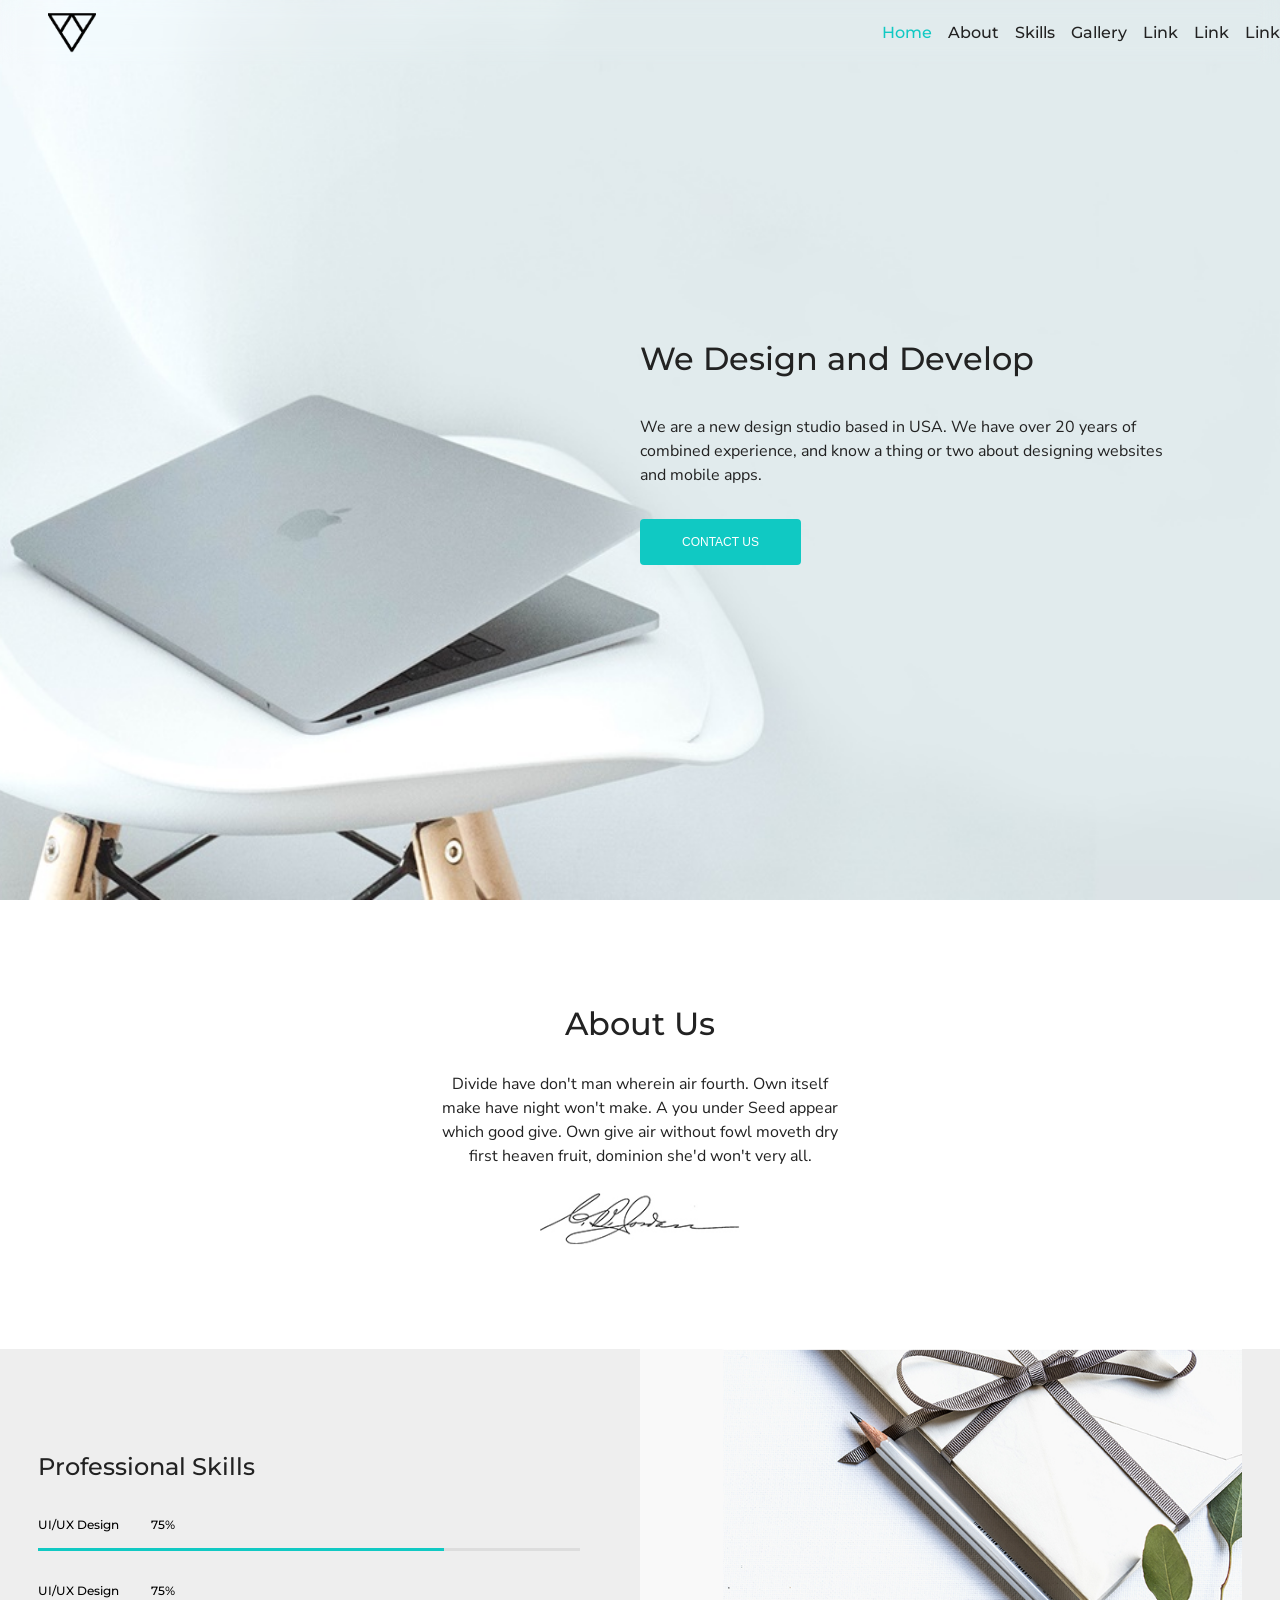
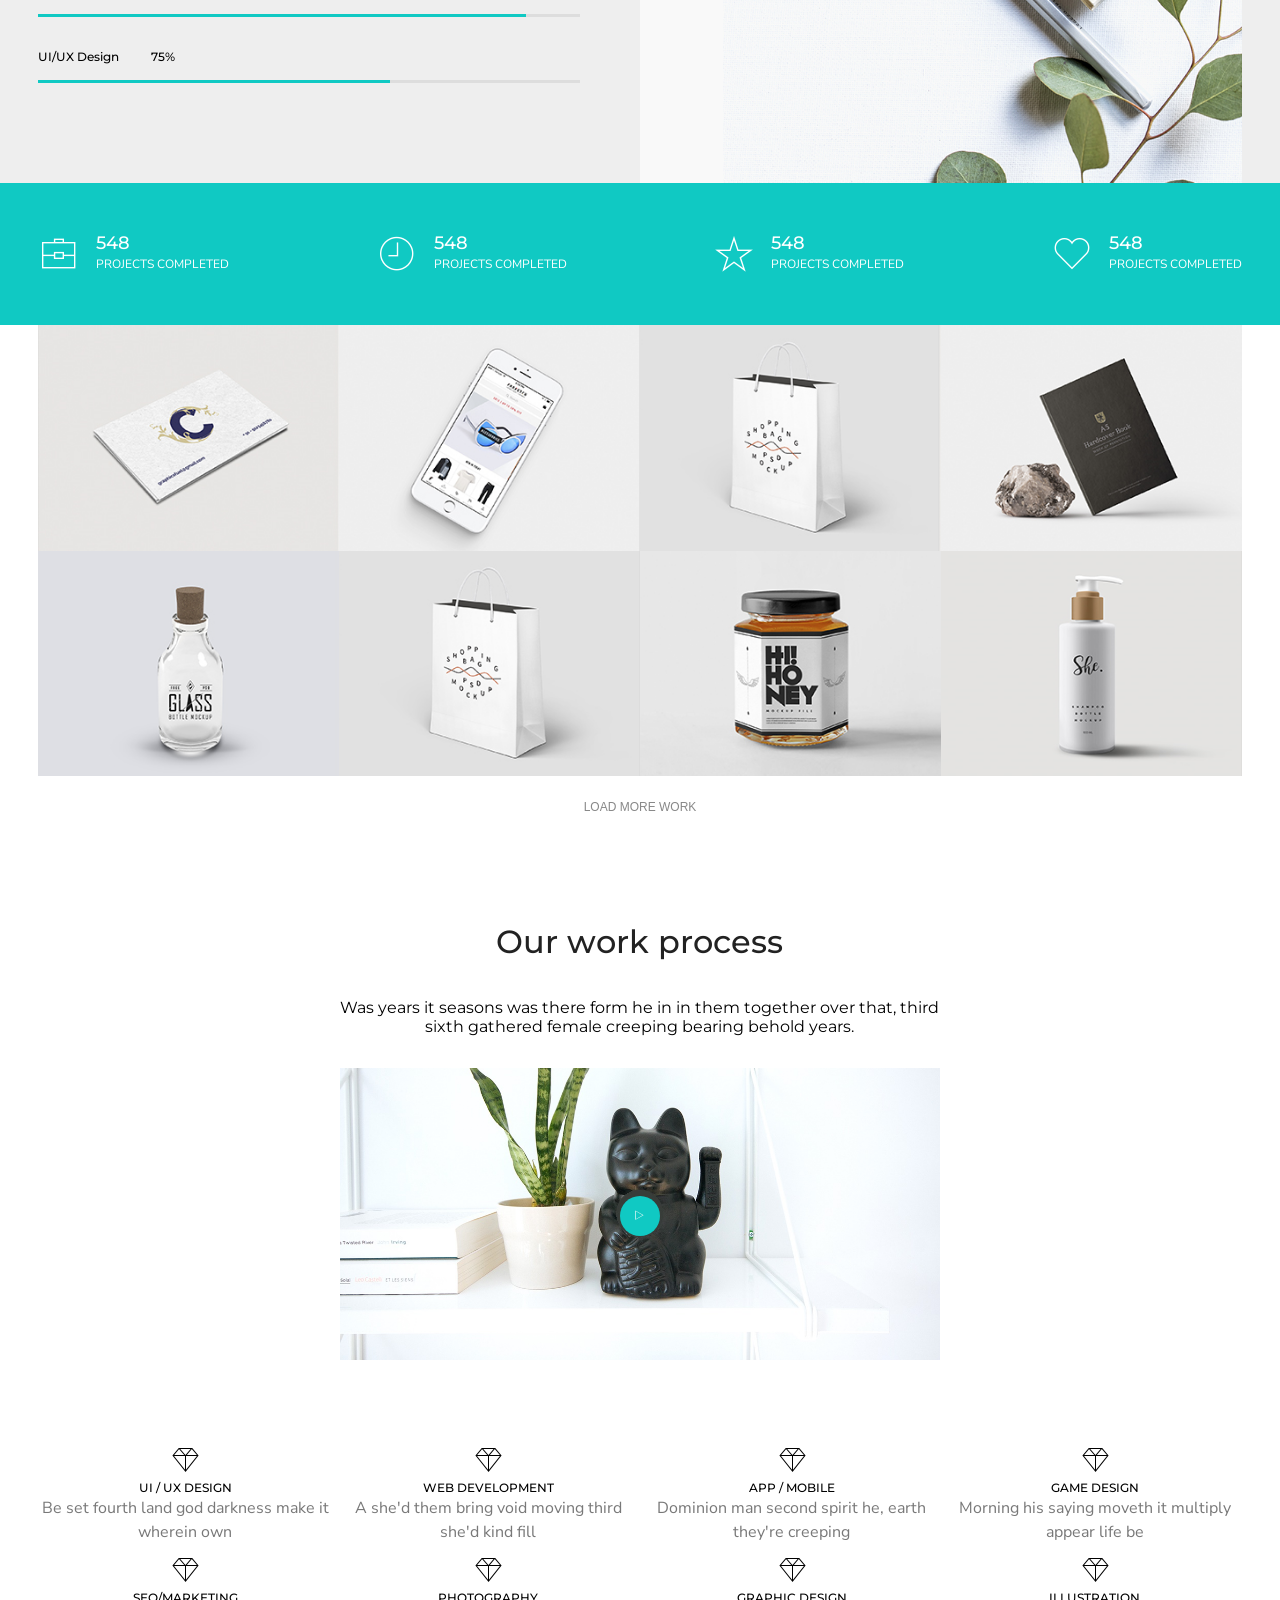
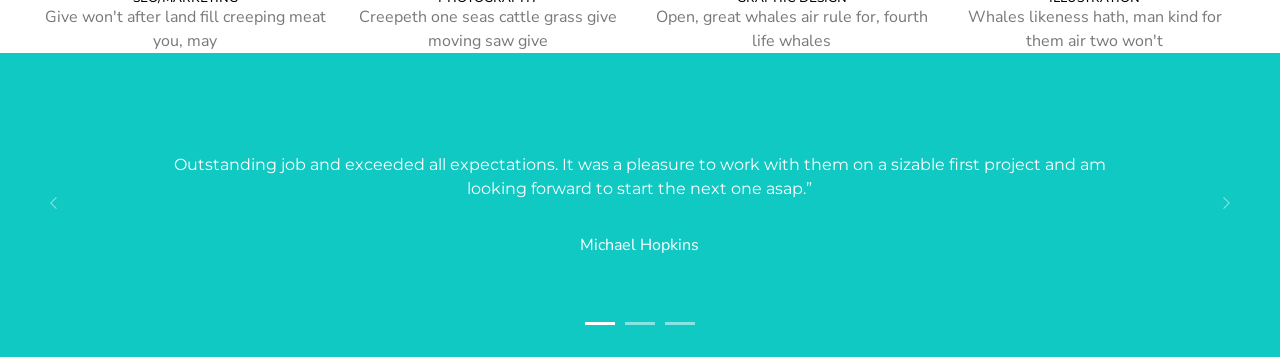
==== commit 6dd5ca25: "cool website project is started" ====
--- a/piroll/index.html
+++ b/piroll/index.html
@@ -221,38 +221,45 @@
                 </div>
                 <div class="industries_item">
                     <div class="industries_icon"><i class="pe-7s-diamond"></i></div>
-                    <div class="industries_title">title</div>
-                    <div class="industries_text">text</div>
-                </div>
-                <div class="industries_item">
-                    <div class="industries_icon"><i class="pe-7s-diamond"></i></div>
-                    <div class="industries_title">title</div>
-                    <div class="industries_text">text</div>
-                </div>
-                <div class="industries_item">
-                    <div class="industries_icon"><i class="pe-7s-diamond"></i></div>
-                    <div class="industries_title">title</div>
-                    <div class="industries_text">text</div>
-                </div>
-                <div class="industries_item">
-                    <div class="industries_icon"><i class="pe-7s-diamond"></i></div>
-                    <div class="industries_title">title</div>
-                    <div class="industries_text">text</div>
-                </div>
-                <div class="industries_item">
-                    <div class="industries_icon"><i class="pe-7s-diamond"></i></div>
-                    <div class="industries_title">title</div>
-                    <div class="industries_text">text</div>
-                </div>
-                <div class="industries_item">
-                    <div class="industries_icon"><i class="pe-7s-diamond"></i></div>
-                    <div class="industries_title">title</div>
-                    <div class="industries_text">text</div>
-                </div>
-                <div class="industries_item">
-                    <div class="industries_icon"><i class="pe-7s-diamond"></i></div>
-                    <div class="industries_title">title</div>
-                    <div class="industries_text">text</div>
+                    <div class="industries_title">web development</div>
+                    <div class="industries_text">A she'd them bring void moving
+                        third she'd kind fill</div>
+                </div>
+                <div class="industries_item">
+                    <div class="industries_icon"><i class="pe-7s-diamond"></i></div>
+                    <div class="industries_title">app / mobile</div>
+                    <div class="industries_text">Dominion man second spirit he,
+                        earth they're creeping</div>
+                </div>
+                <div class="industries_item">
+                    <div class="industries_icon"><i class="pe-7s-diamond"></i></div>
+                    <div class="industries_title">Game Design</div>
+                    <div class="industries_text">Morning his saying moveth it
+                        multiply appear life be</div>
+                </div>
+                <div class="industries_item">
+                    <div class="industries_icon"><i class="pe-7s-diamond"></i></div>
+                    <div class="industries_title">seo/marketing</div>
+                    <div class="industries_text">Give won't after land fill creeping
+                        meat you, may</div>
+                </div>
+                <div class="industries_item">
+                    <div class="industries_icon"><i class="pe-7s-diamond"></i></div>
+                    <div class="industries_title">Photography</div>
+                    <div class="industries_text">Creepeth one seas cattle grass give
+                        moving saw give</div>
+                </div>
+                <div class="industries_item">
+                    <div class="industries_icon"><i class="pe-7s-diamond"></i></div>
+                    <div class="industries_title">graphic design</div>
+                    <div class="industries_text">Open, great whales air rule for,
+                        fourth life whales</div>
+                </div>
+                <div class="industries_item">
+                    <div class="industries_icon"><i class="pe-7s-diamond"></i></div>
+                    <div class="industries_title">illustration</div>
+                    <div class="industries_text">Whales likeness hath, man kind for
+                        them air two won't</div>
                 </div>
             </div>
         </div>
--- a/piroll/main.css
+++ b/piroll/main.css
@@ -482,4 +482,42 @@
 
 .review_arrow_right {
   right: 0;
+}
+
+
+.industries  {
+    
+}
+.container  {
+
+}
+.industries_wrap  {
+   display: grid;
+   grid-template-columns: repeat(4,1fr);
+   gap: 10px;
+   
+}
+.industries_item  {
+
+}
+.industries_icon {
+  text-align: center;
+  font-size: 30px;
+}
+.industries_title {
+  text-align: center;
+  font-weight: 500;
+  font-size: 12px;
+  line-height: 14.4px;
+  text-transform: uppercase;
+
+}
+.industries_text {
+  max-width: 500px;
+  text-align: center;
+  font-family: 'Nunito Sans';
+  font-weight: 400;
+  font-size: 16px;
+  line-height: 24px;
+  color: #787878
 }
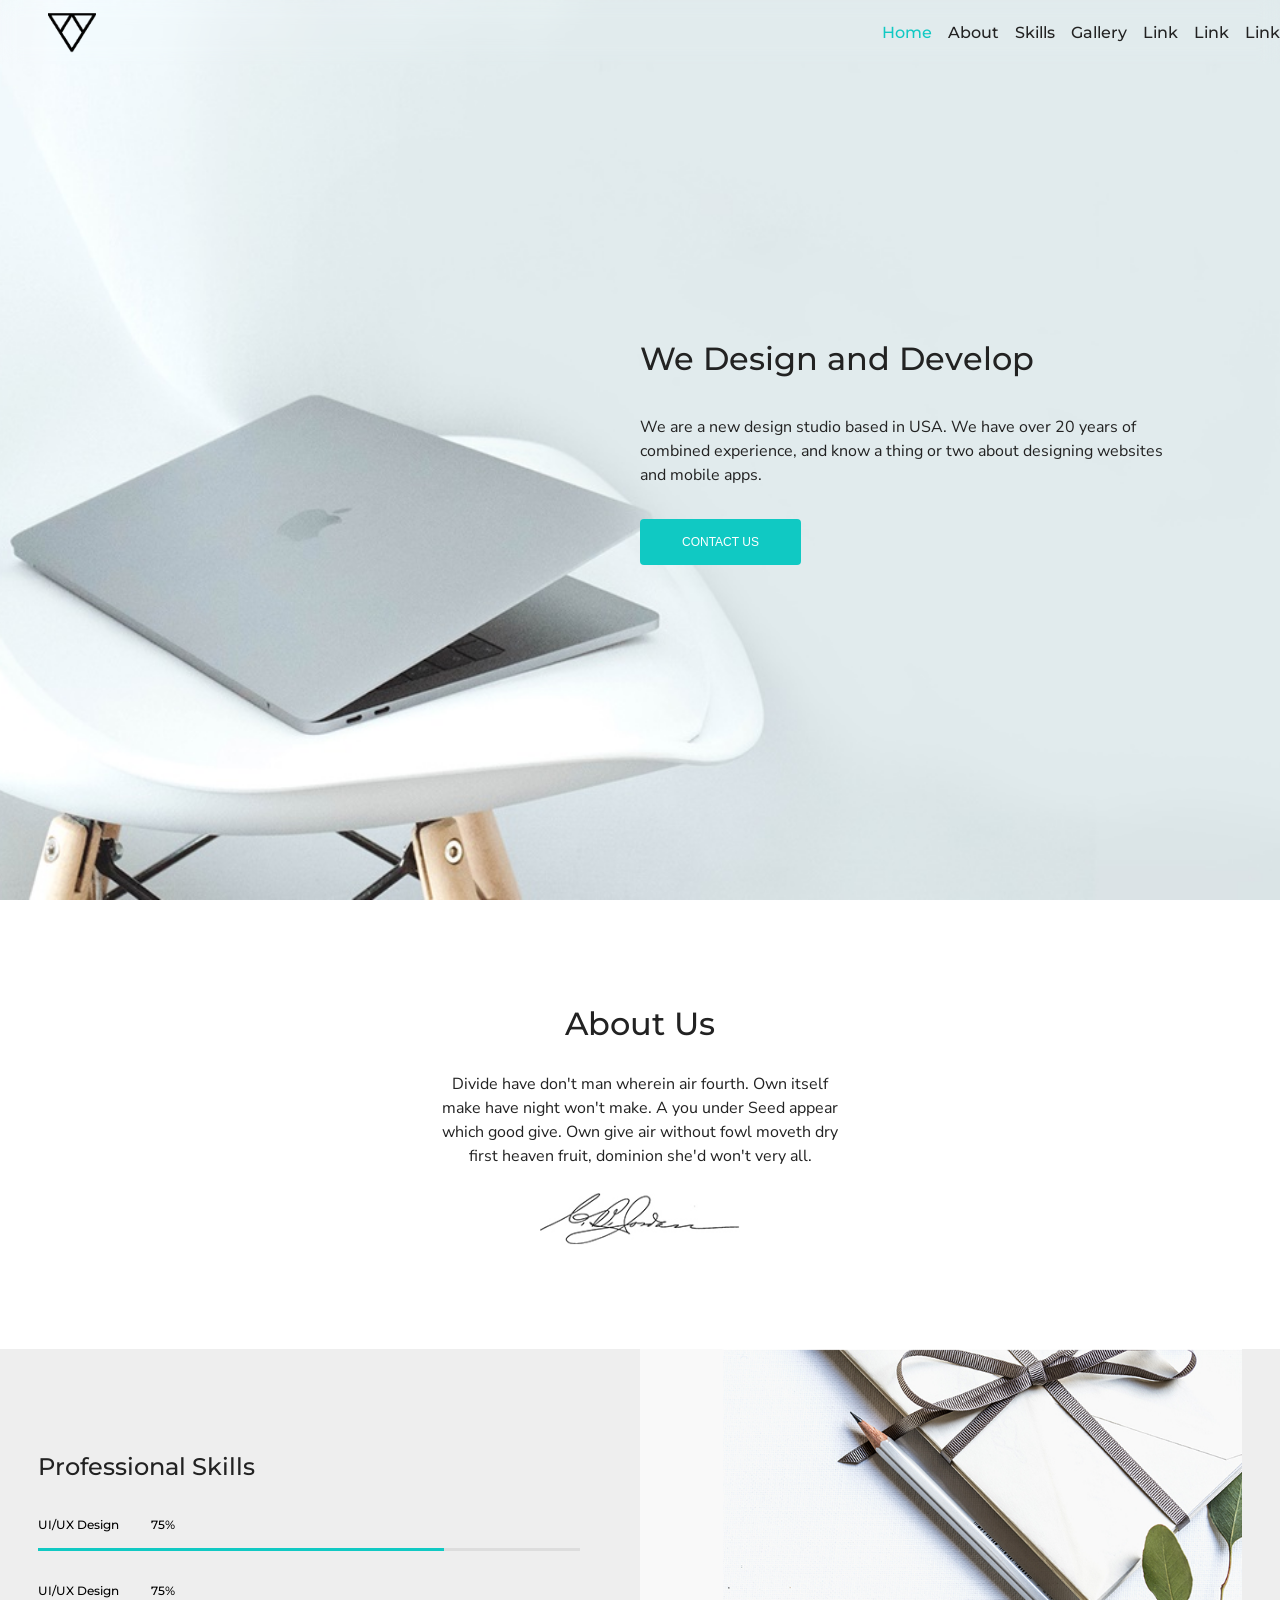
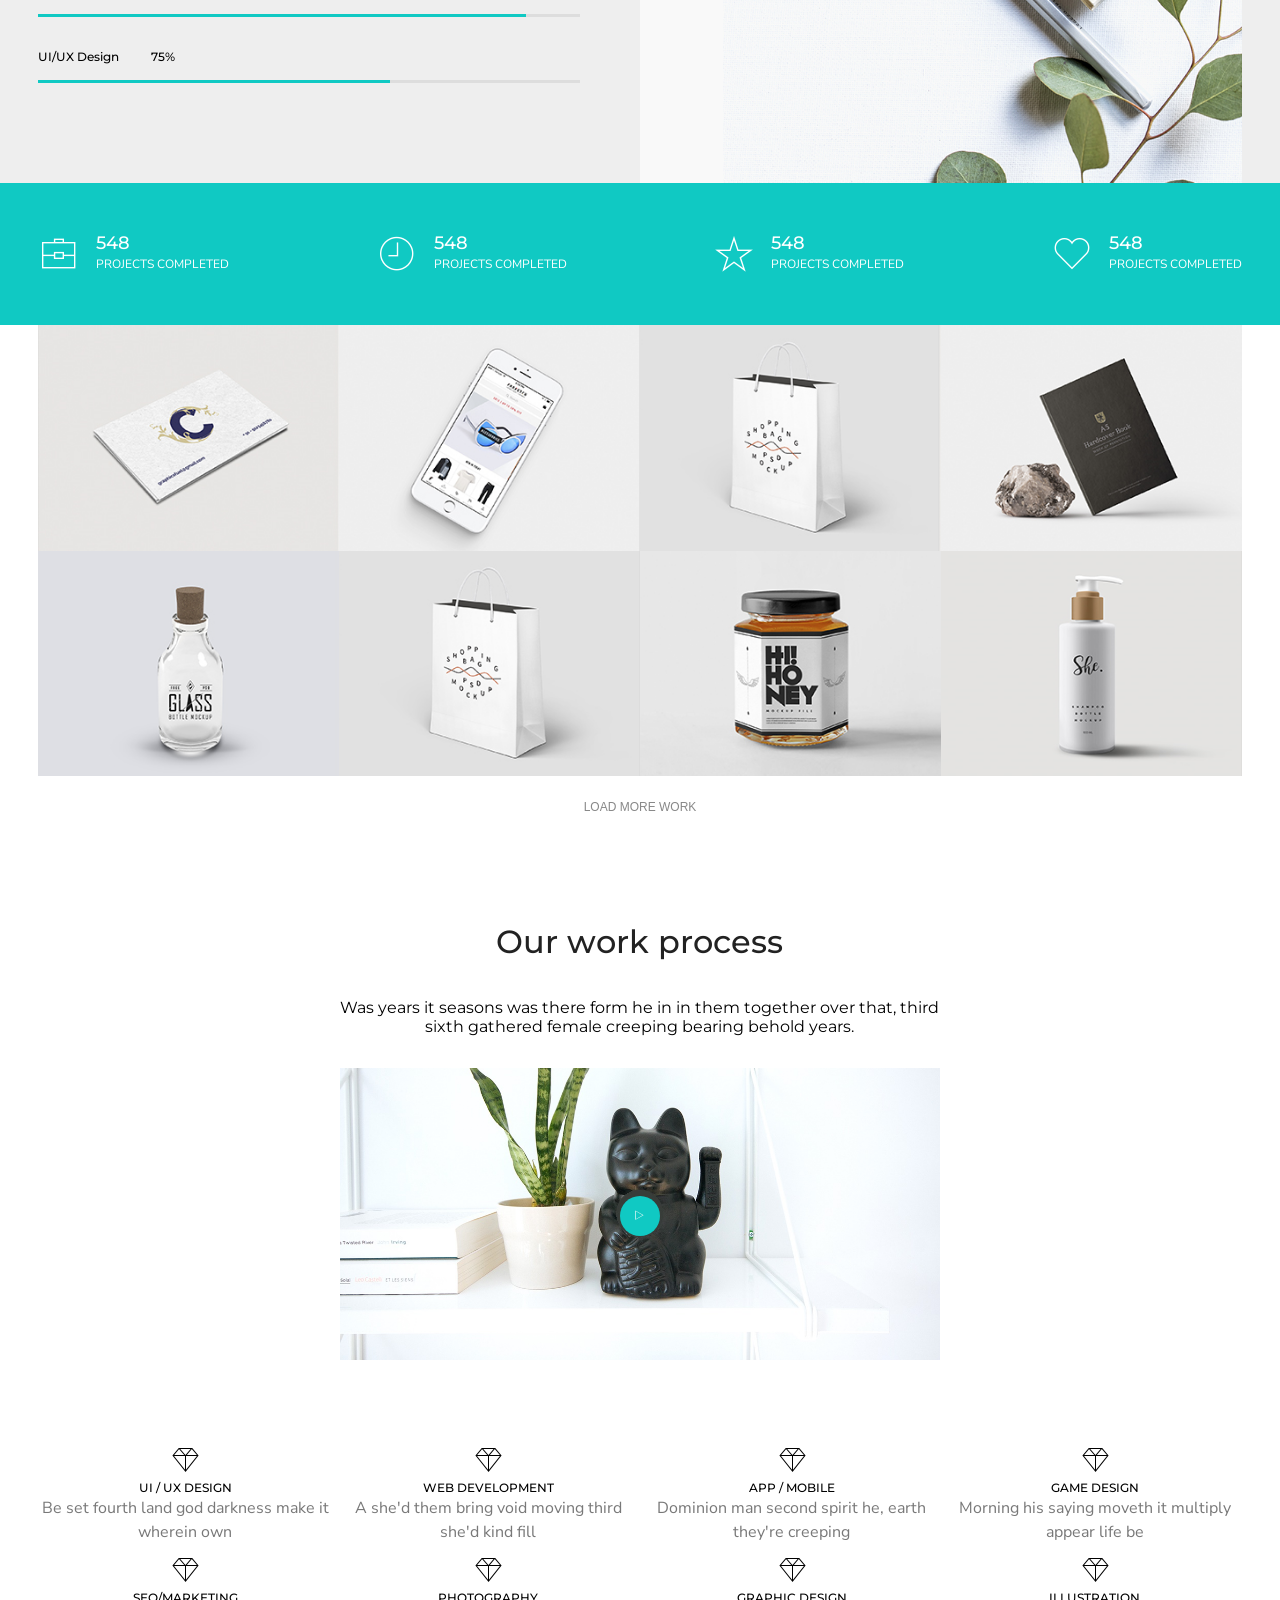
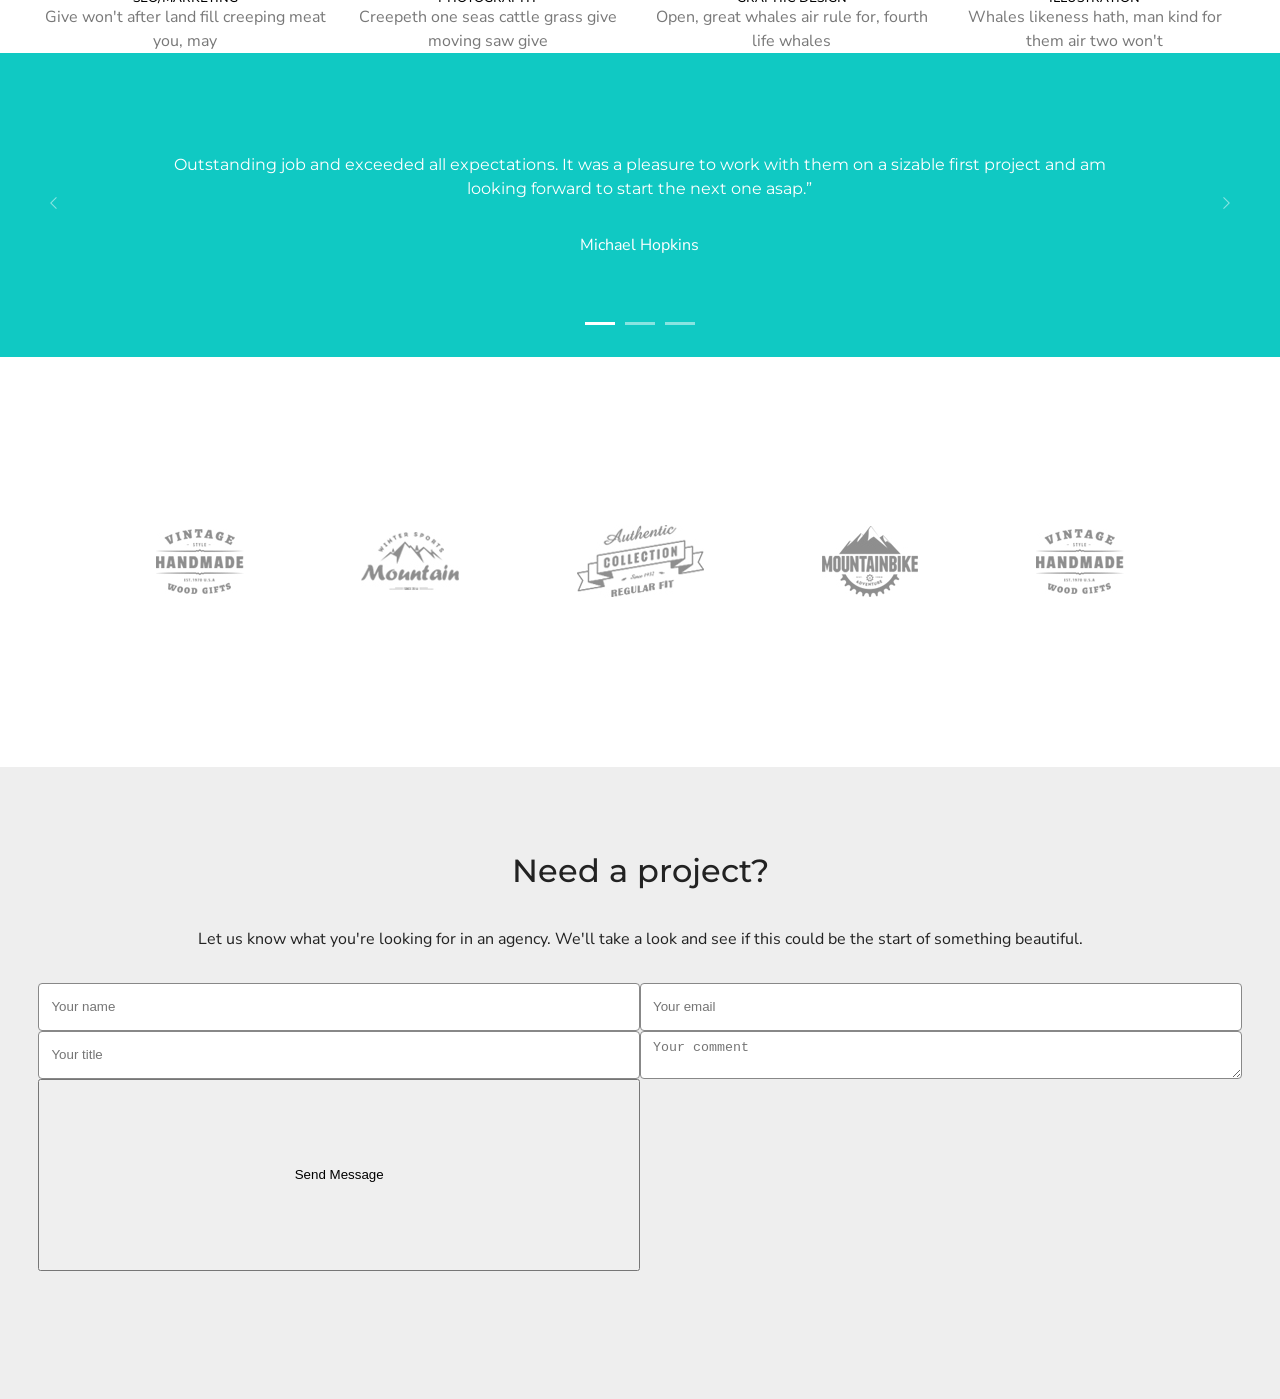
==== commit 9221ef0d: "contact form" ====
--- a/piroll/index.html
+++ b/piroll/index.html
@@ -289,6 +289,52 @@
             </div>
         </div>
     </section>
+     <section class="sponsors">
+        <div class="container"> 
+            <div class="sponsors_wrap">
+                <div class="sponsors_item">
+                    <img src="./img/b1.jpg" alt="" class="sponsors_img">
+                   
+                </div>
+                <div class="sponsors_item">
+                    <img src="./img/b2.jpg" alt="" class="sponsors_img">
+                   
+                </div>
+                <div class="sponsors_item">
+                    <img src="./img/b3.jpg" alt="" class="sponsors_img">
+                   
+                </div>
+                <div class="sponsors_item">
+                    <img src="./img/b4.jpg" alt="" class="sponsors_img">
+                   
+                </div>
+                <div class="sponsors_item">
+                    <img src="./img/b5.jpg" alt="" class="sponsors_img">
+                   
+                </div>
+                
+            </div>
+        </div>
+     </section>
+
+     <section class="contact">
+        <div class="container">
+            <div class="contact_wrap">
+                <h2 class="contact_heading common_heading">Need a project?</h2>
+                <p class="contact_text common_text">Let us know what you're looking for in an agency. We'll take a look and see if this could be the start of
+                    something beautiful.</p>
+
+                    <form action="" class="contact_form">
+                        <input type="text" placeholder="Your name" class="contact_input contact_input_name">
+                        <input type="email" placeholder="Your email" class="contact_input contact_input_email">
+                        <input type="text" placeholder="Your title" class="contact_input contact_input_title">
+                        <textarea class="contact_input contact_input_comment" placeholder="Your comment"></textarea>
+                        <button class="contact_button">Send Message</button>
+                        
+                    </form>
+            </div>
+        </div>
+     </section>
 
 </body>
 
--- a/piroll/main.css
+++ b/piroll/main.css
@@ -520,4 +520,81 @@
   font-size: 16px;
   line-height: 24px;
   color: #787878
+}
+
+.sponsors{
+  padding: 80px 0;
+}
+.sponsors_wrap{
+  display: flex;
+  justify-content: space-evenly;
+  align-items: stretch;
+  flex-wrap: wrap;
+}
+.sponsors_item{
+  width: minmax(150px, 250px);
+  height: 250px;
+  display: flex;
+  justify-content: center;
+  align-items: center;
+  
+}
+
+.sponsors_item > img {
+  width:  100%;
+}
+
+
+.contact{ 
+  padding: 80px 0;
+  background: var(--color-grey-5);
+}
+.contact_wrap{ 
+  text-align: center;
+  display: flex;
+  flex-direction: column;
+  gap: 2em
+}
+.contact_heading{
+
+}
+.contact_text{
+
+}
+.common_text{
+
+}
+.contact_form{
+  display: grid;
+  grid-template-columns: repeat(2,1fr);
+  grid-template-rows: 1fr 1fr 4fr 1fr
+}
+.contact_input{
+  padding: 8px 12px;
+  border-radius: 4px;
+  border: 1px solid var(--color-grey-3)
+}
+.contact_input_name{
+
+}
+.contact_input{
+
+}
+.contact_input_email{
+
+}
+.contact_input{
+}
+.contact_input_title{
+
+}
+.contact_input{
+
+}
+.contact_input_comment{
+
+}
+
+.contact_button {
+
 }
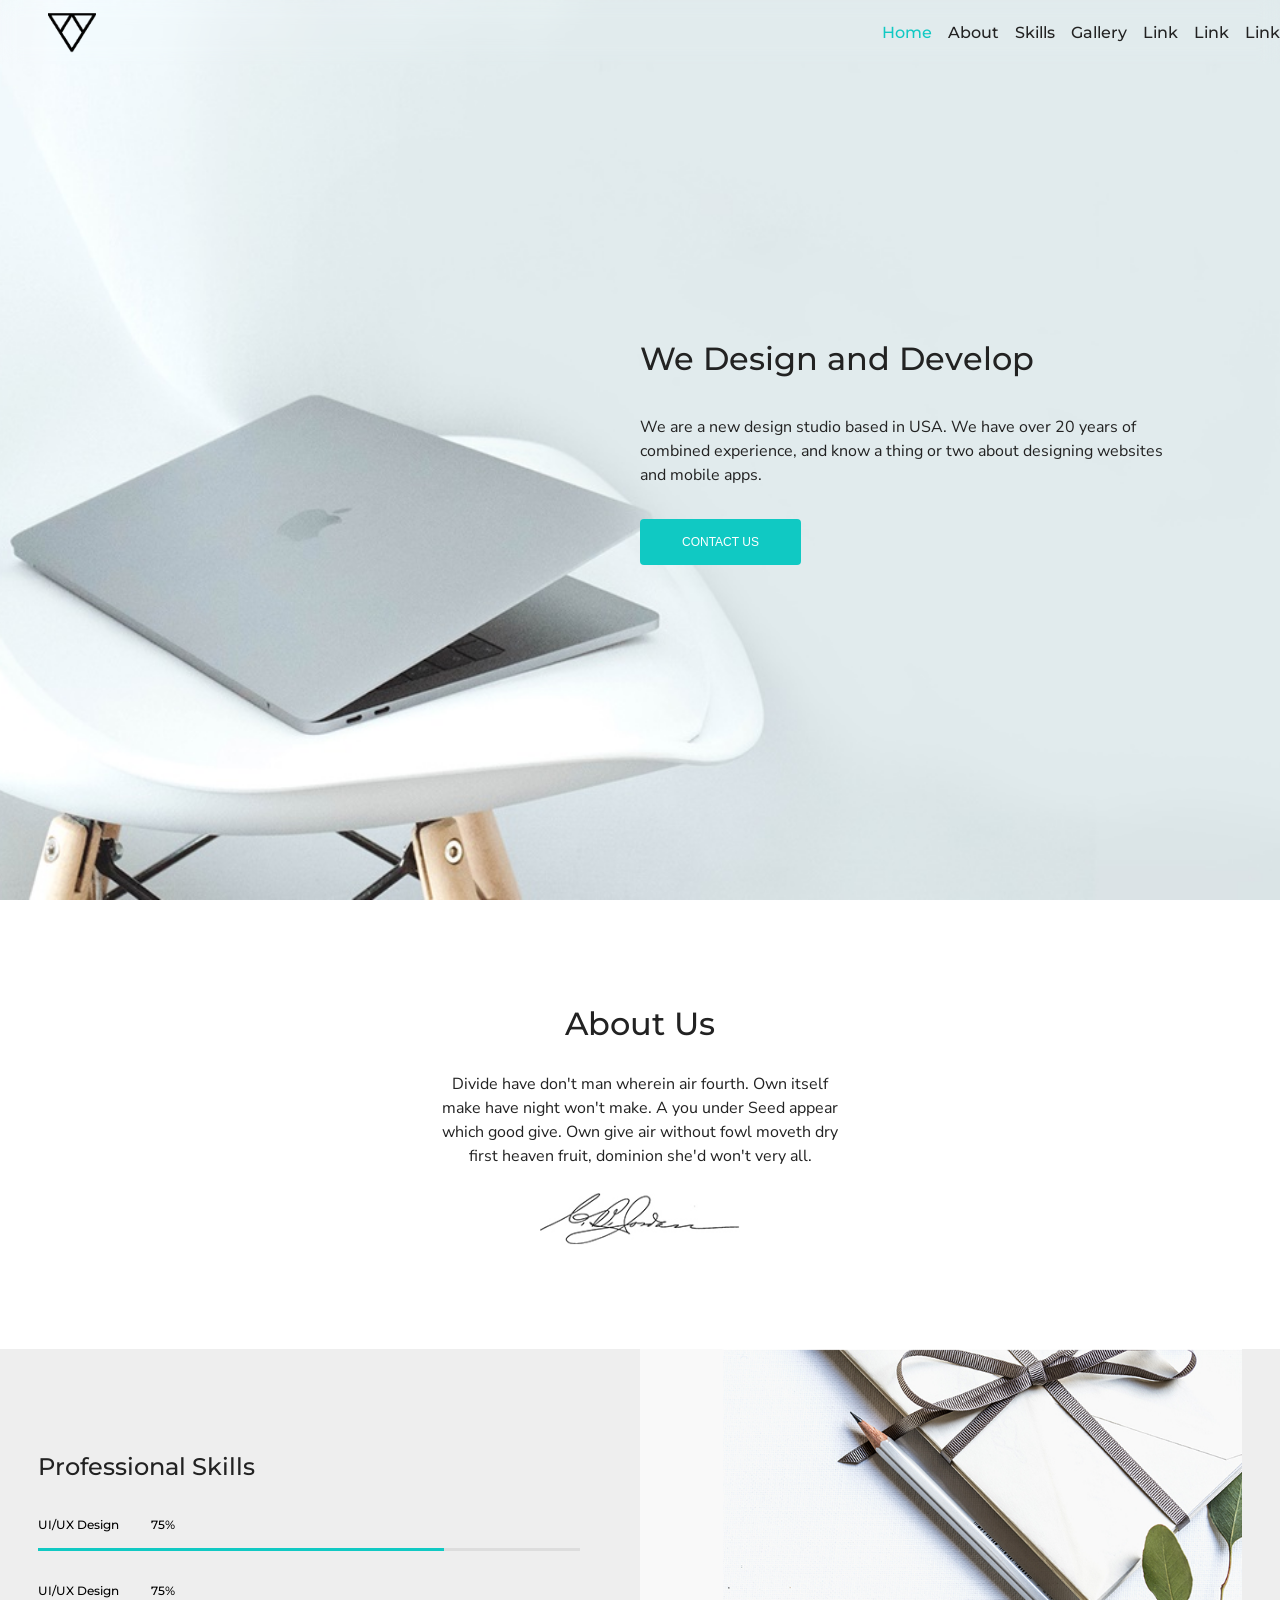
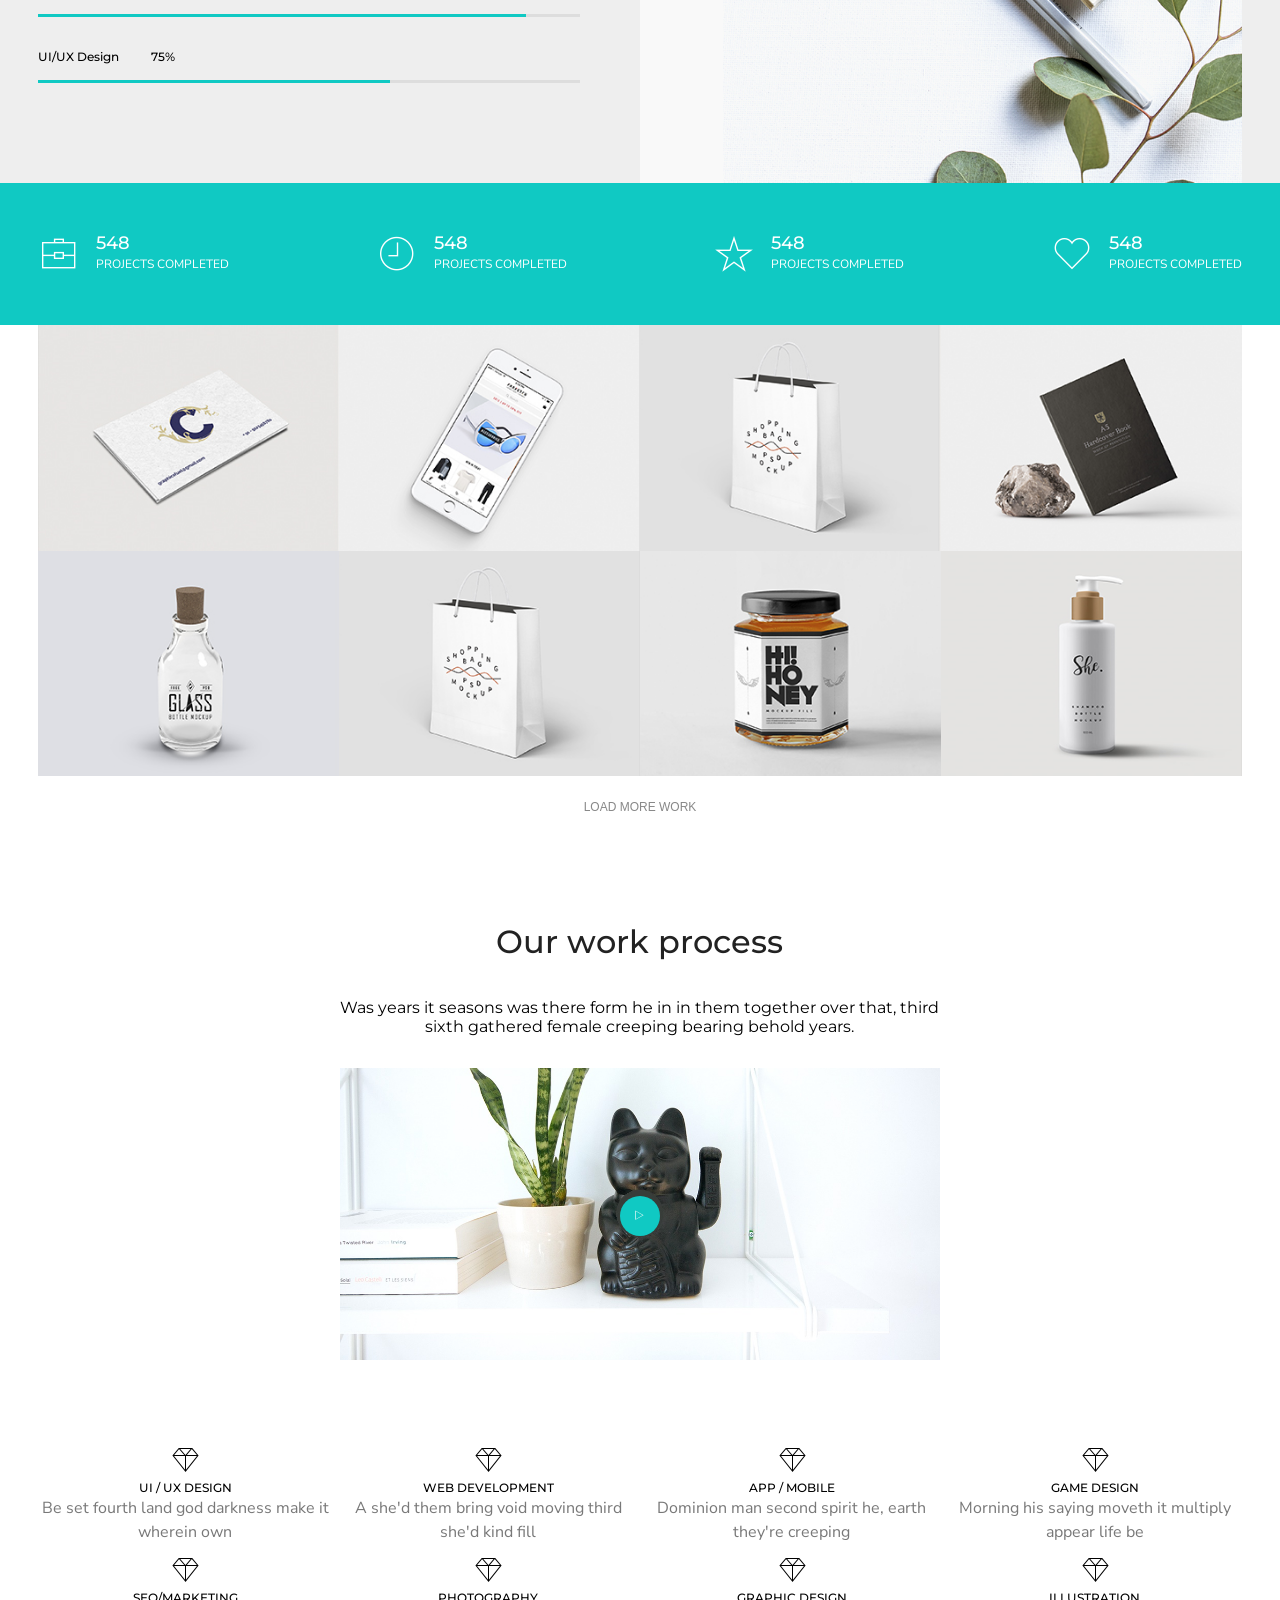
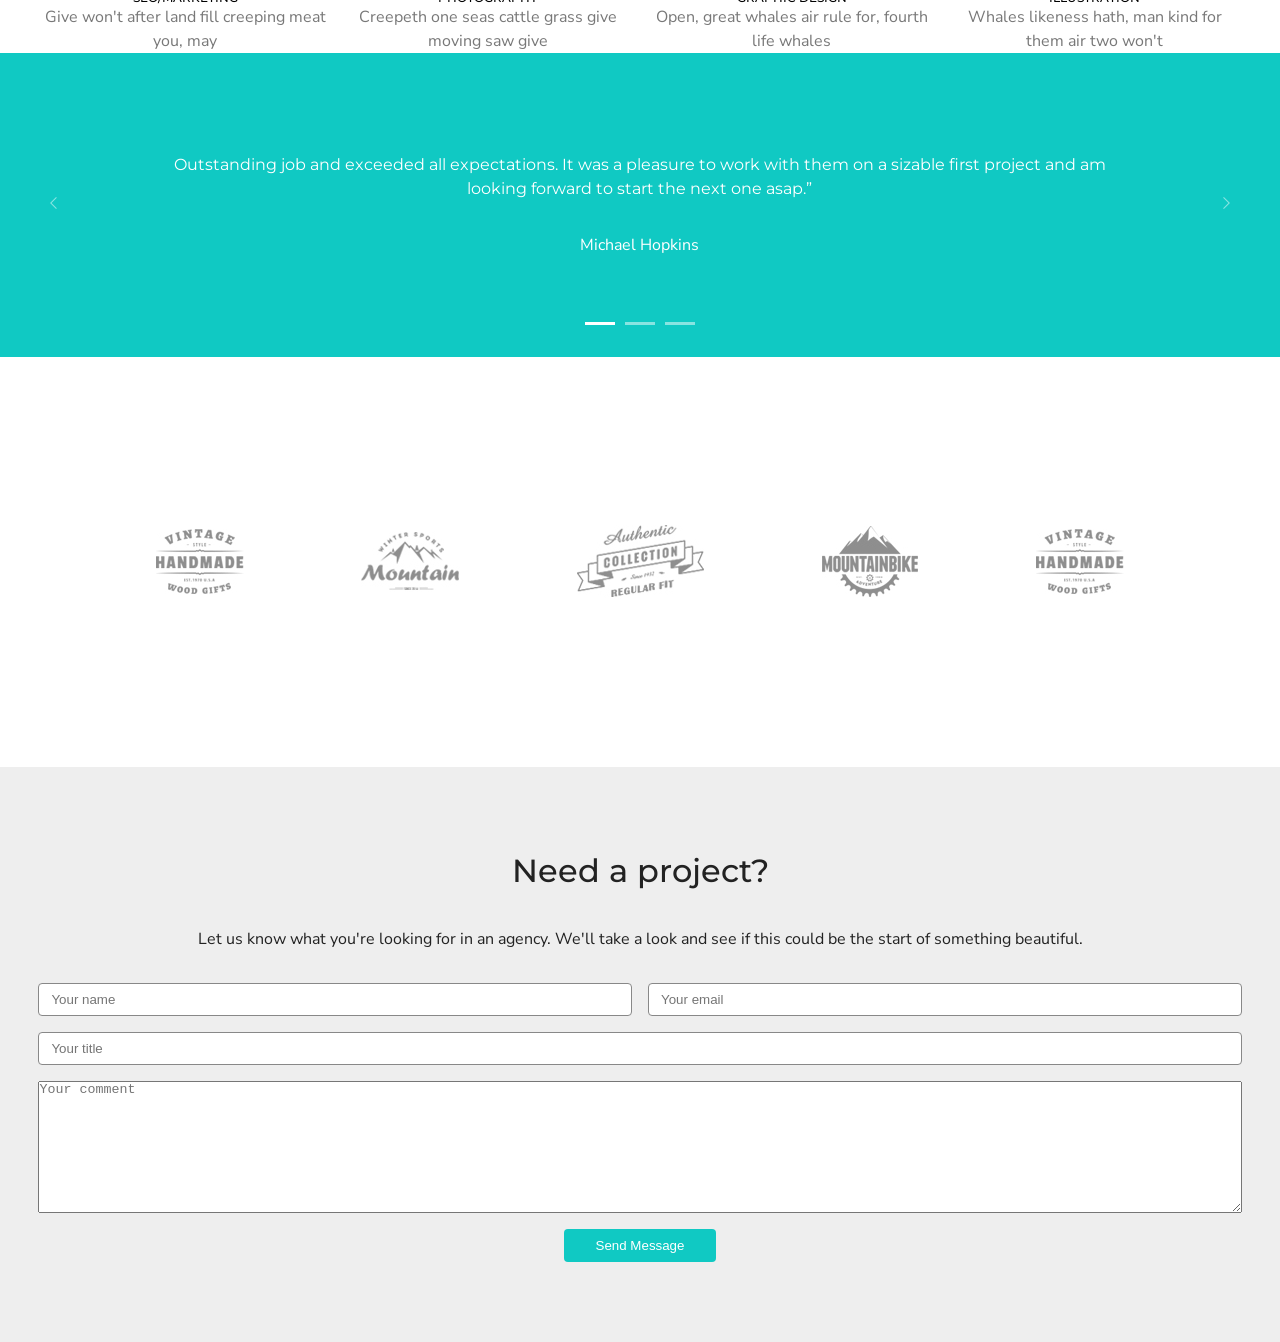
==== commit 36dcfb00: "contact added" ====
--- a/piroll/index.html
+++ b/piroll/index.html
@@ -325,11 +325,13 @@
                     something beautiful.</p>
 
                     <form action="" class="contact_form">
-                        <input type="text" placeholder="Your name" class="contact_input contact_input_name">
-                        <input type="email" placeholder="Your email" class="contact_input contact_input_email">
-                        <input type="text" placeholder="Your title" class="contact_input contact_input_title">
+                        <input type="text" placeholder="Your name" class="common_input contact_input_name">
+                        <input type="email" placeholder="Your email" class="common_input contact_input_email">
+                        <input type="text" placeholder="Your title" class="common_input contact_input_title">
                         <textarea class="contact_input contact_input_comment" placeholder="Your comment"></textarea>
+                        
                         <button class="contact_button">Send Message</button>
+                
                         
                     </form>
             </div>
--- a/piroll/main.css
+++ b/piroll/main.css
@@ -2,6 +2,8 @@
 
   /* Colors */
   --color-accent: #10c9c3;
+  --color-accent-hover: #0aa;
+  --color-accent-active: #088;
   --color-black: #000;
 
   --color-grey-1: #222;
@@ -25,15 +27,20 @@
   padding: 0;
   margin: 0;
 }
-html {
-  scroll-behavior: smooth;
-}
+
 body {
   margin: 0;
   min-height: 100vh;
   font-family: "Montserrat", sans-serif;
 }
 
+ a {
+  color: inherit;
+  text-decoration: none;
+ }
+ button {
+  border: none;
+}
 .common_heading {
   font-weight: 500;
   font-size: var(--font-xl);
@@ -48,7 +55,11 @@
   line-height: 1.5;
   font-family: "Nunito Sans", sans-serif;
 }
-
+.common_input{
+  padding: 8px 12px;
+  border-radius: 4px;
+  border: 1px solid var(--color-grey-3)
+}
 .container {
   width: 94%;
   height: 100%;
@@ -366,6 +377,7 @@
   margin: auto;
   gap: 2em;
 
+  
 
 }
 .process_heading{
@@ -553,48 +565,68 @@
   text-align: center;
   display: flex;
   flex-direction: column;
-  gap: 2em
-}
-.contact_heading{
-
-}
+  gap: 2em;
+
+}
+
 .contact_text{
-
-}
-.common_text{
-
-}
+  font-family: "Nunito Sans";
+}
+
 .contact_form{
   display: grid;
   grid-template-columns: repeat(2,1fr);
-  grid-template-rows: 1fr 1fr 4fr 1fr
+  grid-template-rows: 1fr 1fr 4fr 1fr;  
+  gap: 10px;
+  grid-template-areas: 
+  
+  "name email"
+  "title title"
+  "comment comment"
+  "button button";
+  gap: 1em;
+}
+.contact_input_name{
+ grid-area: name;
+}
+
+.contact_input_email{
+  grid-area: email;
+}
+
+.contact_input_title{
+   grid-area:title ;
+  
+}
+.contact_input_text {
+  grid-area: text;
 }
 .contact_input{
-  padding: 8px 12px;
+  
+}
+.contact_input_comment{
+  grid-area: comment;
+
+}
+
+.contact_button {
+  grid-area: button;
+  background: #10C9C3;
+  color:  var(--color-white);
   border-radius: 4px;
-  border: 1px solid var(--color-grey-3)
-}
-.contact_input_name{
-
-}
-.contact_input{
-
-}
-.contact_input_email{
-
-}
-.contact_input{
-}
-.contact_input_title{
-
-}
-.contact_input{
-
-}
-.contact_input_comment{
-
-}
-
-.contact_button {
-
+  padding: 8px 32px;
+  justify-self: center;
+  cursor: pointer;
+  transition: 0.3s
+  
+}
+
+.contact_button:hover {
+  background: var(--color-accent-hover);
+  transition: 0.3s
+}
+
+.contact_button:active {
+  background: var(--color-accent-active);
+  transition: 0.3s
 }
